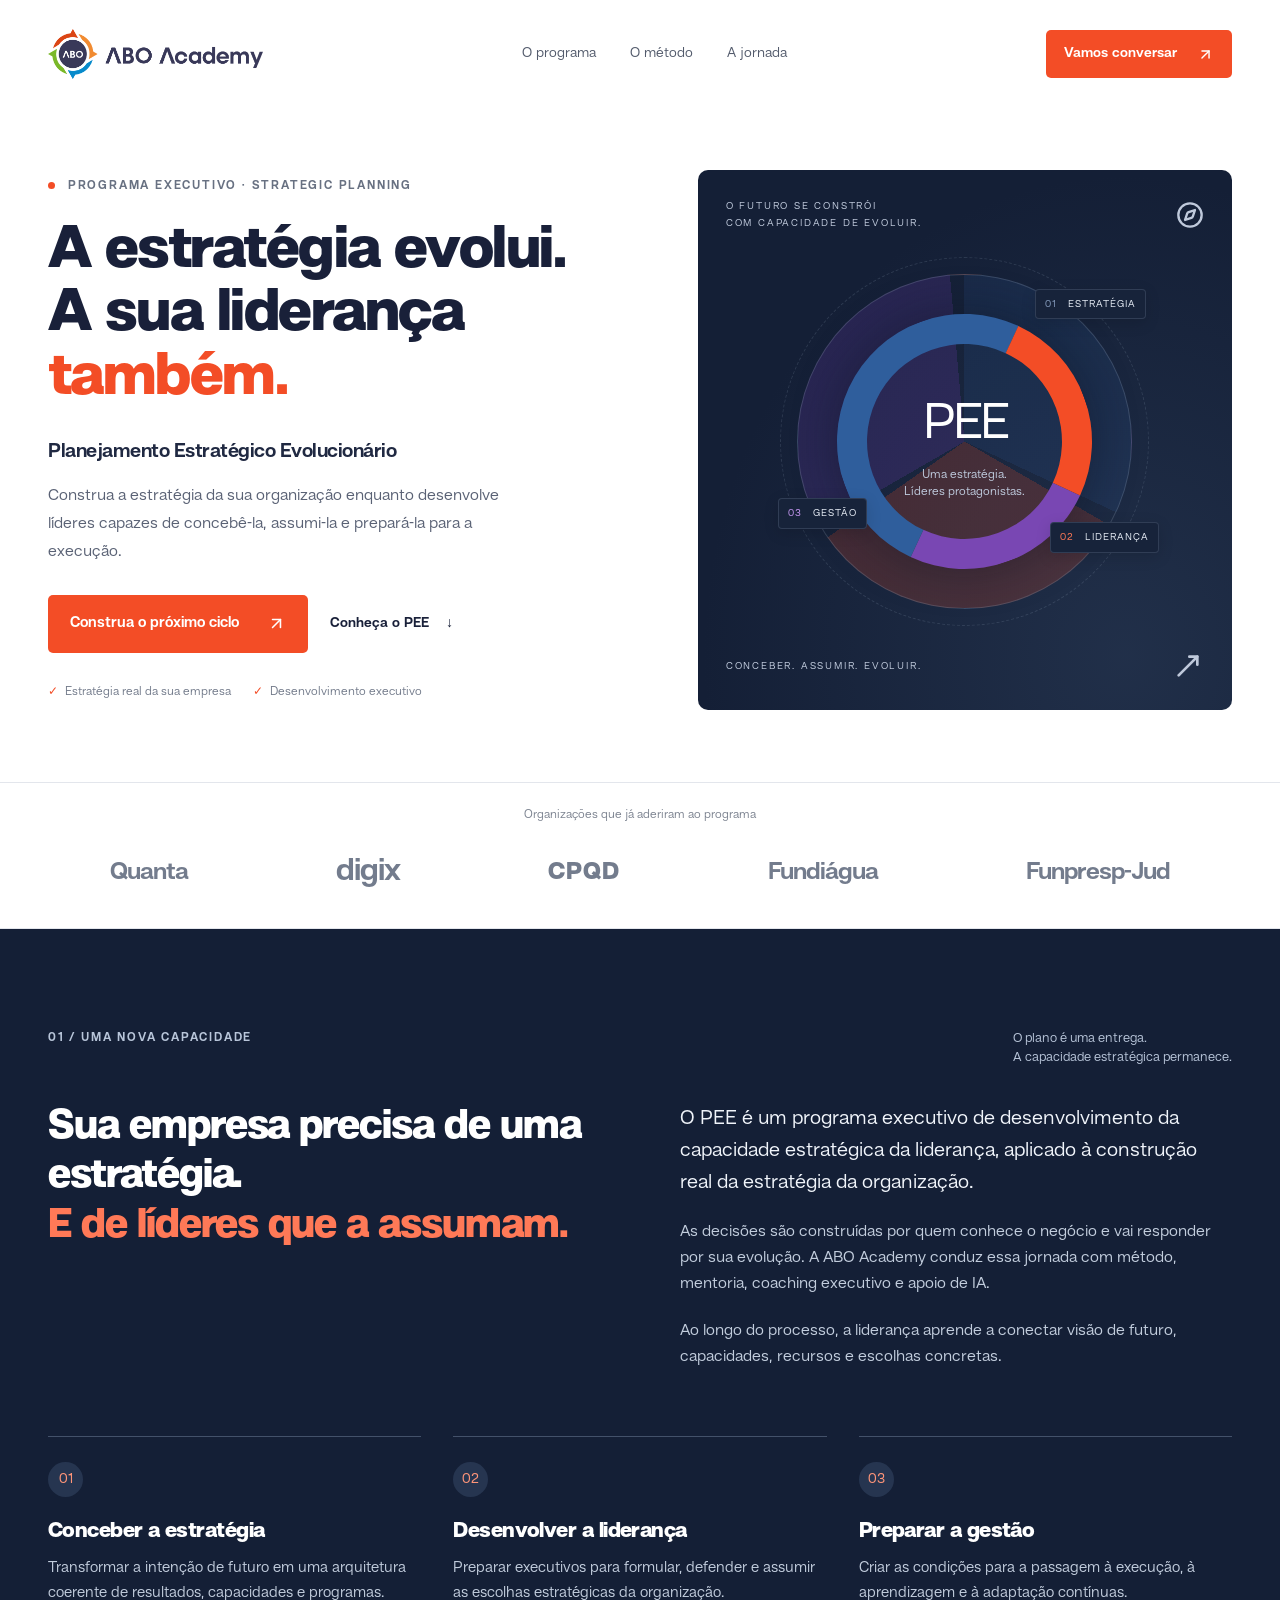
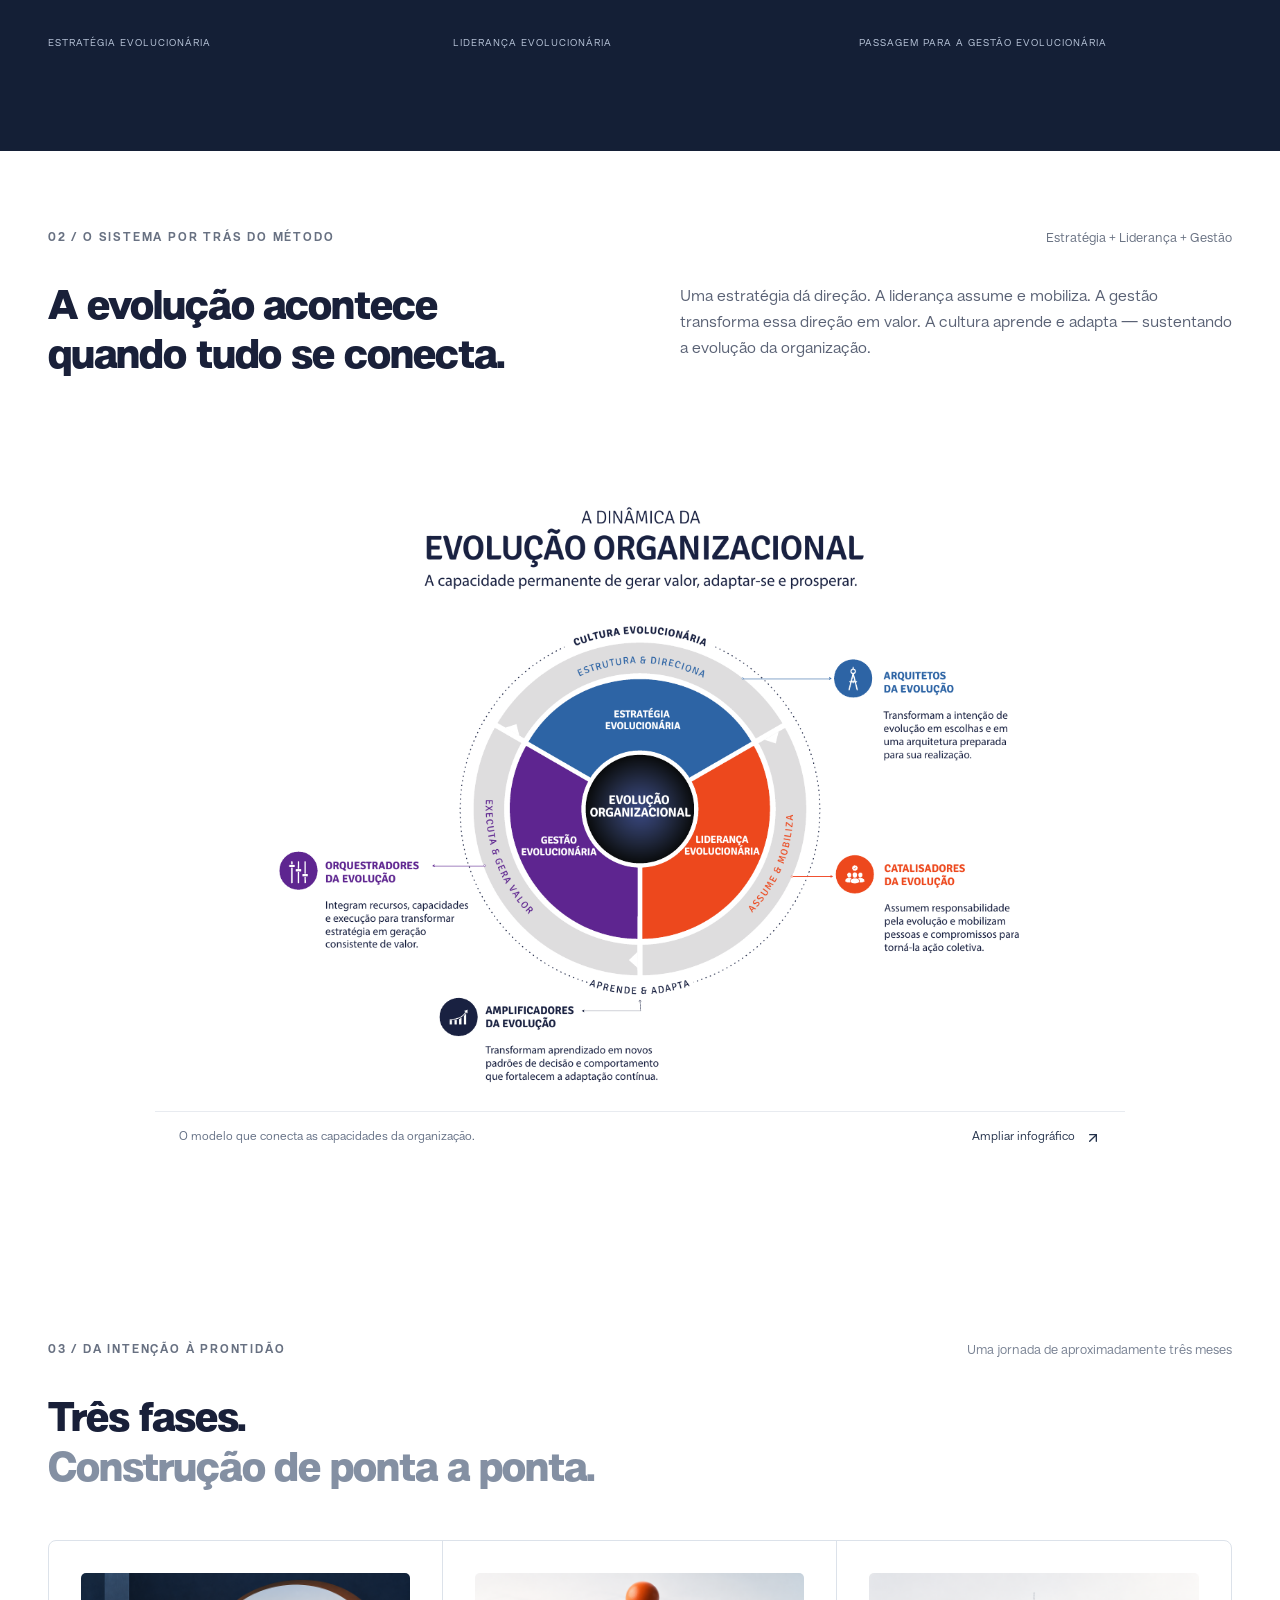
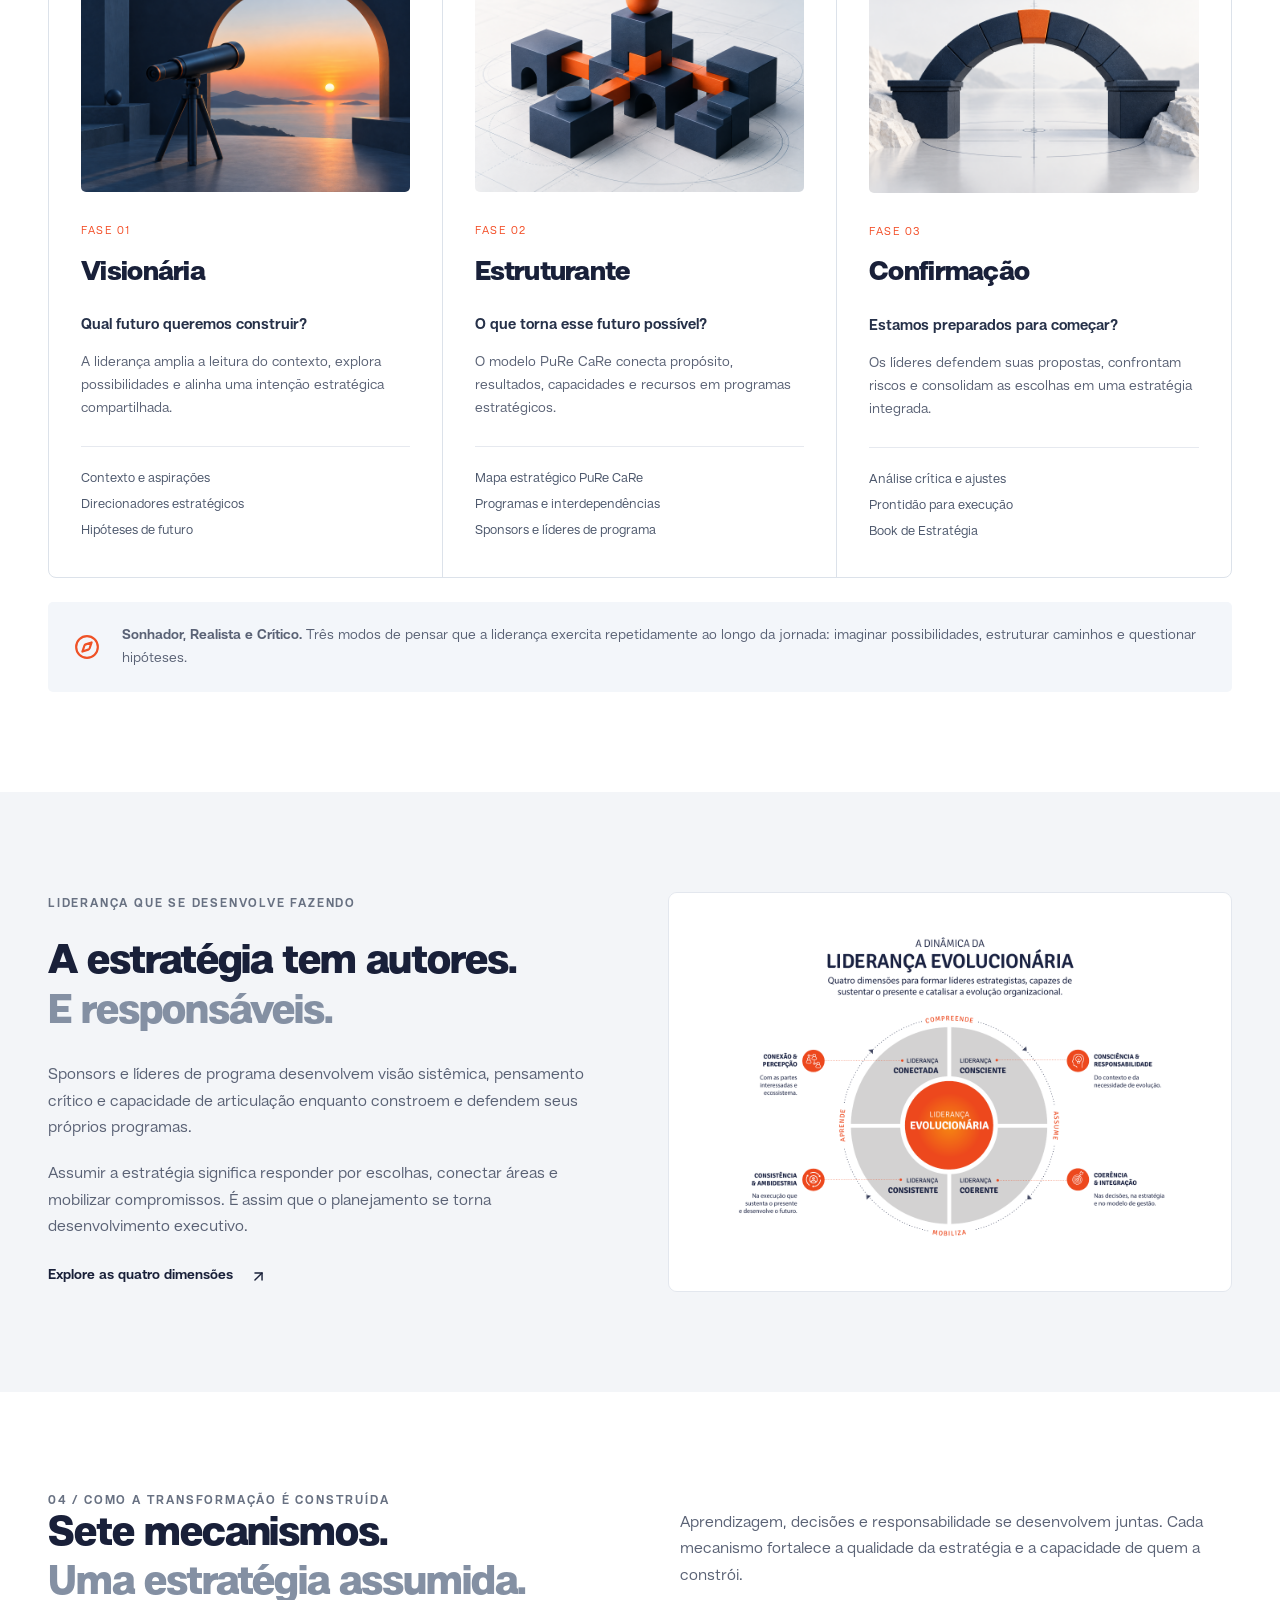
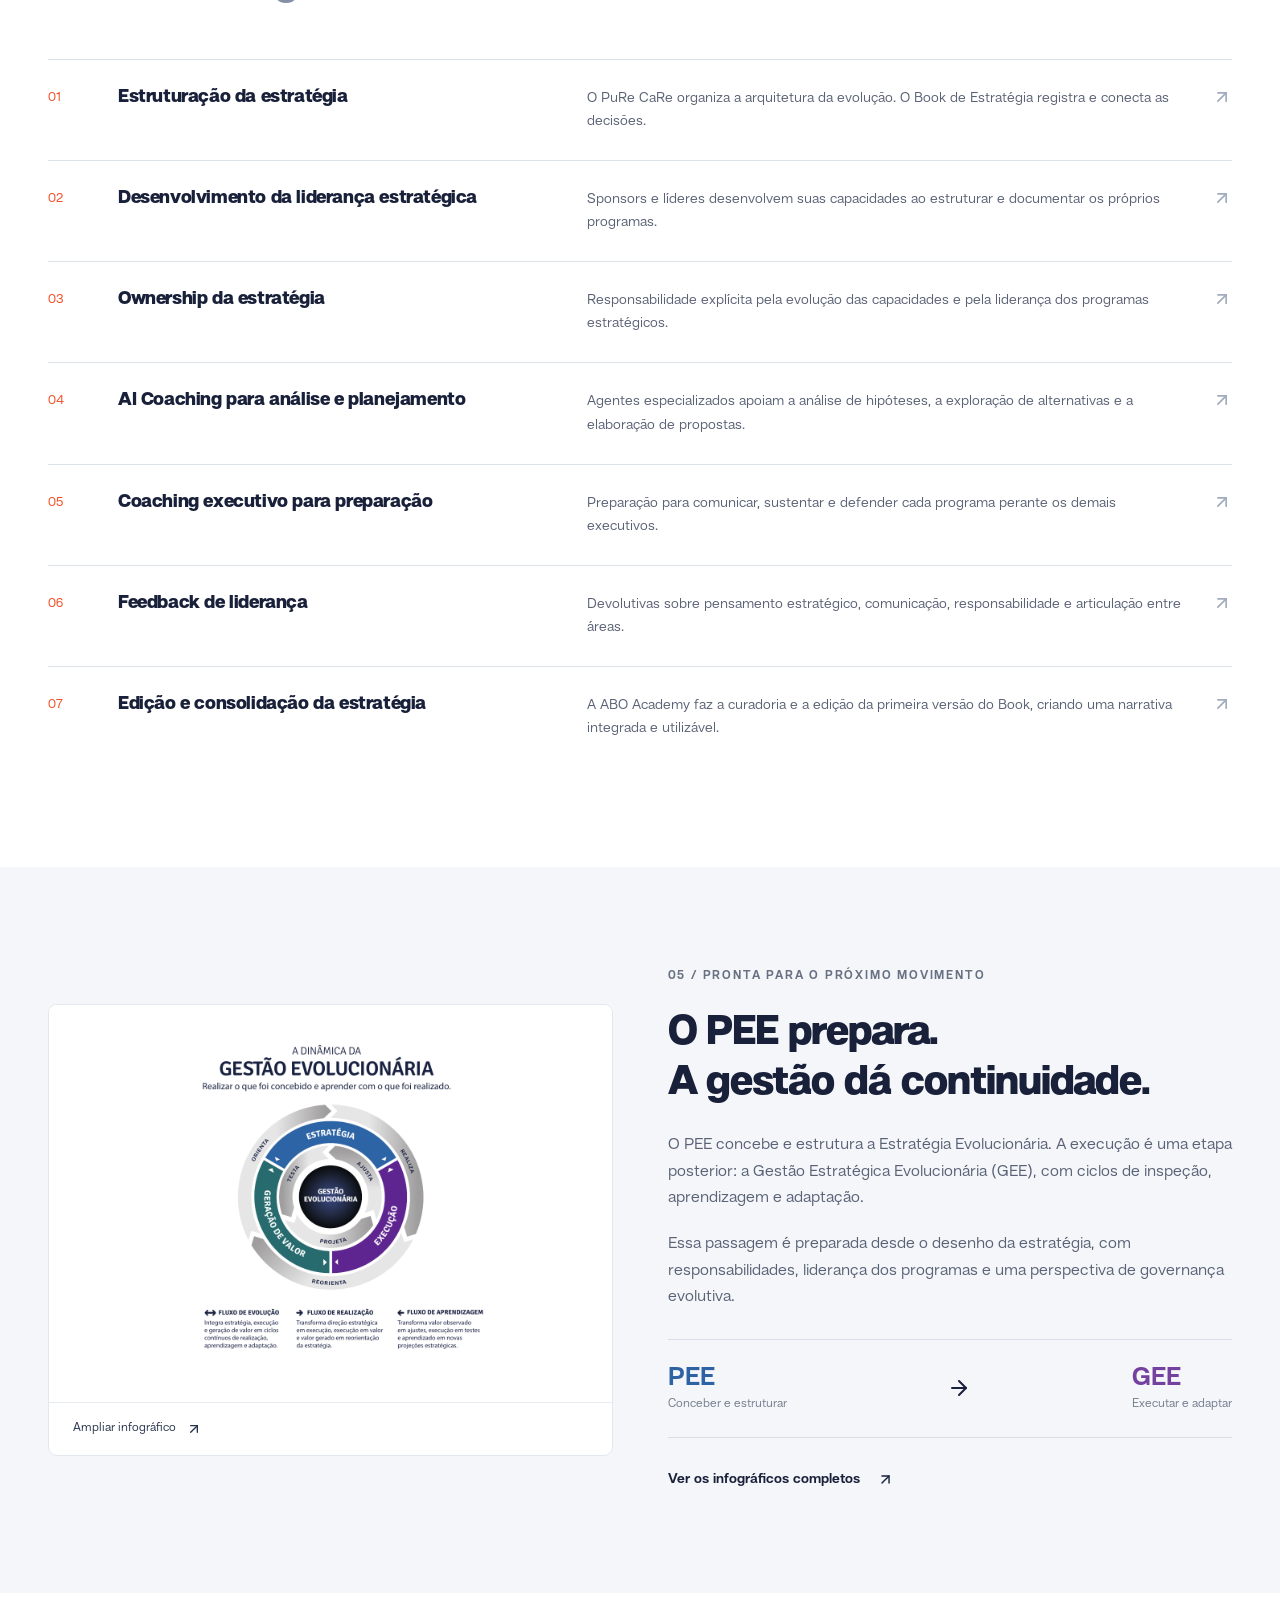
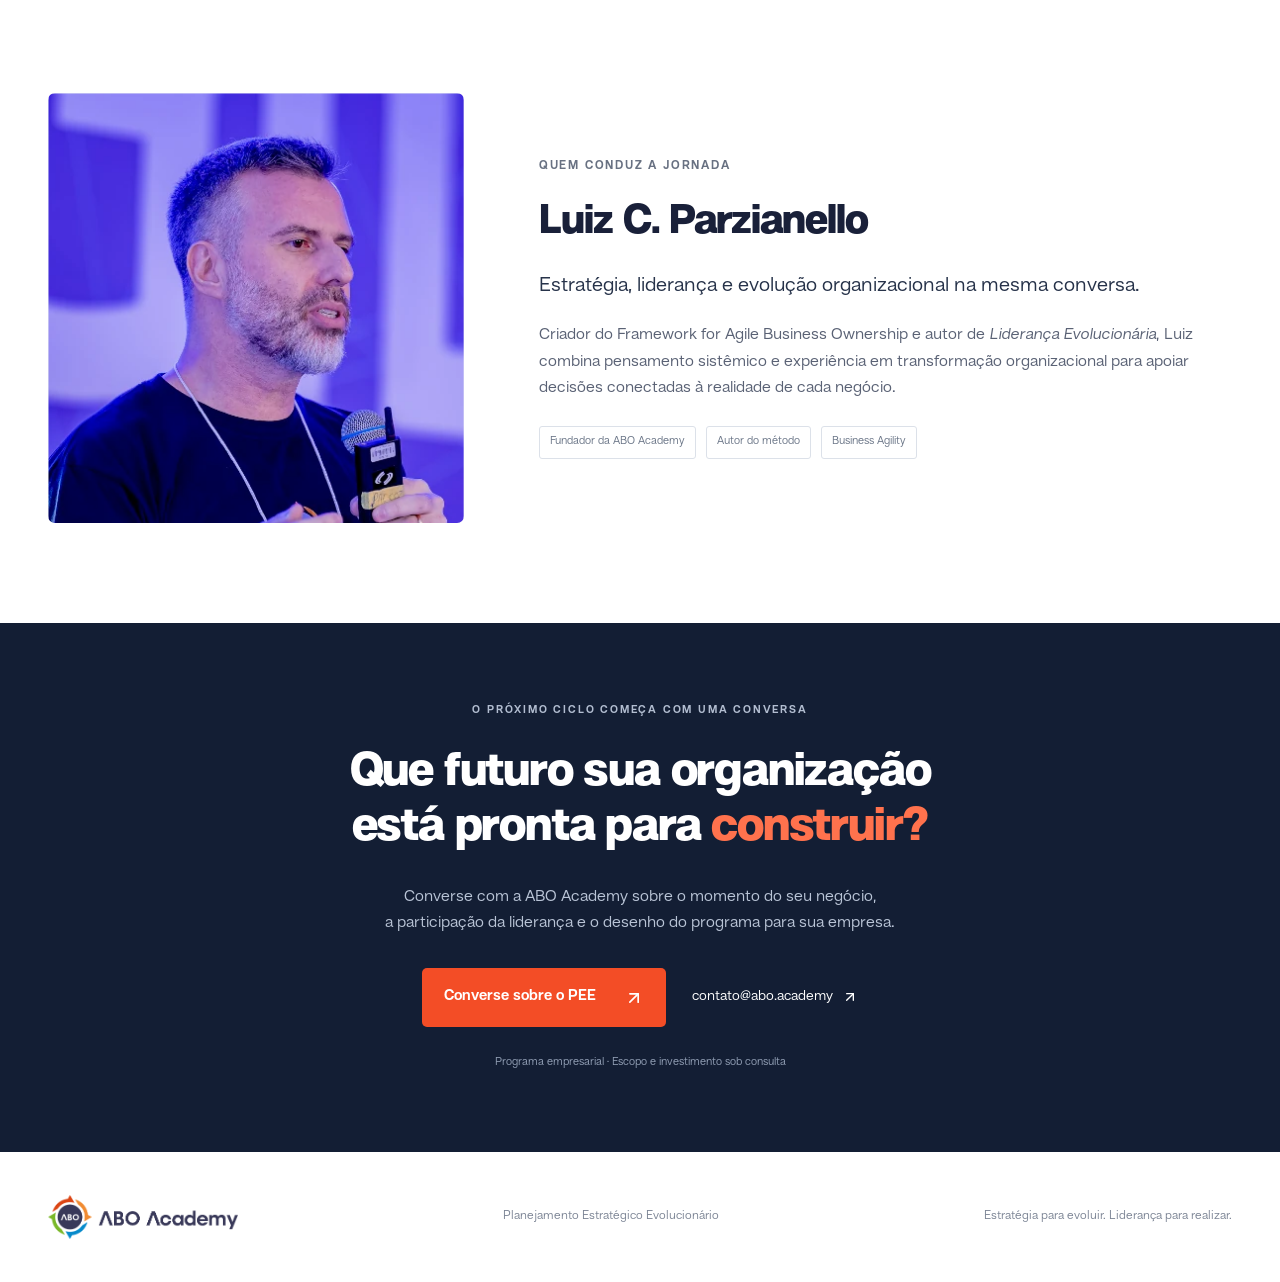
==== index.html @ 42585fcb "Prepare static landing page for GitHub Pages" ====
<!doctype html><html lang="pt-BR"><head><meta charset="utf-8"><meta name="viewport" content="width=device-width, initial-scale=1"><title>PEE | Planejamento Estratégico Evolucionário — ABO Academy</title><meta name="description" content="Construa a estratégia da sua organização enquanto desenvolve líderes capazes de concebê-la, assumi-la e prepará-la para a execução."><link rel="stylesheet" href="./styles.css"></head><body><link rel="preload" as="image" href="./public/logo-abo.png"/><main><header class="header"><a class="brand" href="#inicio" aria-label="ABO Academy início"><img src="./public/logo-abo.png" alt="ABO Academy" width="1698" height="391"/></a><nav aria-label="Principal"><a href="#programa">O programa</a><a href="#metodo">O método</a><a href="#jornada">A jornada</a></nav><a class="button small" href="#conversa">Vamos conversar <svg xmlns="http://www.w3.org/2000/svg" width="17" height="17" viewBox="0 0 24 24" fill="none" stroke="currentColor" stroke-width="2" stroke-linecap="round" stroke-linejoin="round" class="lucide lucide-arrow-up-right" aria-hidden="true"><path d="M7 7h10v10"></path><path d="M7 17 17 7"></path></svg></a></header><section class="hero wrap" id="inicio"><div class="hero-copy"><div class="eyebrow"><span></span> PROGRAMA EXECUTIVO · STRATEGIC PLANNING</div><h1>A estratégia evolui.<br/>A sua liderança<br/><em>também.</em></h1><p class="intro">Planejamento Estratégico Evolucionário</p><p class="hero-description">Construa a estratégia da sua organização enquanto desenvolve líderes capazes de concebê-la, assumi-la e prepará-la para a execução.</p><a class="button" href="#conversa">Construa o próximo ciclo <svg xmlns="http://www.w3.org/2000/svg" width="19" height="19" viewBox="0 0 24 24" fill="none" stroke="currentColor" stroke-width="2" stroke-linecap="round" stroke-linejoin="round" class="lucide lucide-arrow-up-right" aria-hidden="true"><path d="M7 7h10v10"></path><path d="M7 17 17 7"></path></svg></a><a class="text-link" href="#programa">Conheça o PEE <span>↓</span></a><div class="hero-meta"><span>Estratégia real da sua empresa</span><span>Desenvolvimento executivo</span></div></div><div class="hero-visual"><div class="visual-top"><span>O FUTURO SE CONSTRÓI<br/>COM CAPACIDADE DE EVOLUIR.</span><svg xmlns="http://www.w3.org/2000/svg" width="28" height="28" viewBox="0 0 24 24" fill="none" stroke="currentColor" stroke-width="2" stroke-linecap="round" stroke-linejoin="round" class="lucide lucide-compass" aria-hidden="true"><circle cx="12" cy="12" r="10"></circle><path d="m16.24 7.76-1.804 5.411a2 2 0 0 1-1.265 1.265L7.76 16.24l1.804-5.411a2 2 0 0 1 1.265-1.265z"></path></svg></div><div class="orbit"><div class="orbit-middle"><div class="orbit-core"><span>PEE</span><p>Uma estratégia.<br/>Líderes protagonistas.</p></div></div><div class="orbit-label label-one">01 <b>ESTRATÉGIA</b></div><div class="orbit-label label-two">02 <b>LIDERANÇA</b></div><div class="orbit-label label-three">03 <b>GESTÃO</b></div></div><div class="visual-bottom"><span>CONCEBER. ASSUMIR. EVOLUIR.</span><svg xmlns="http://www.w3.org/2000/svg" width="32" height="32" viewBox="0 0 24 24" fill="none" stroke="currentColor" stroke-width="2" stroke-linecap="round" stroke-linejoin="round" class="lucide lucide-move-up-right" aria-hidden="true"><path d="M13 5H19V11"></path><path d="M19 5L5 19"></path></svg></div></div></section><div class="proof wrap"><span>Organizações que já aderiram ao programa</span><div><b>Quanta</b><b>digix</b><b>CPQD</b><b>Fundiágua</b><b>Funpresp-Jud</b></div></div><section class="section program-section" id="programa"><div class="wrap"><div class="section-top"><p class="eyebrow">01 / UMA NOVA CAPACIDADE</p><p>O plano é uma entrega.<br/>A capacidade estratégica permanece.</p></div><div class="split"><h2>Sua empresa precisa de uma estratégia.<br/><em>E de líderes que a assumam.</em></h2><div><p class="large">O PEE é um programa executivo de desenvolvimento da capacidade estratégica da liderança, aplicado à construção real da estratégia da organização.</p><p>As decisões são construídas por quem conhece o negócio e vai responder por sua evolução. A ABO Academy conduz essa jornada com método, mentoria, coaching executivo e apoio de IA.</p><p>Ao longo do processo, a liderança aprende a conectar visão de futuro, capacidades, recursos e escolhas concretas.</p></div></div><div class="acts"><article><span class="number blue">01</span><h3>Conceber a estratégia</h3><p>Transformar a intenção de futuro em uma arquitetura coerente de resultados, capacidades e programas.</p><small>ESTRATÉGIA EVOLUCIONÁRIA</small></article><article><span class="number orange">02</span><h3>Desenvolver a liderança</h3><p>Preparar executivos para formular, defender e assumir as escolhas estratégicas da organização.</p><small>LIDERANÇA EVOLUCIONÁRIA</small></article><article><span class="number purple">03</span><h3>Preparar a gestão</h3><p>Criar as condições para a passagem à execução, à aprendizagem e à adaptação contínuas.</p><small>PASSAGEM PARA A GESTÃO EVOLUCIONÁRIA</small></article></div></div></section><section class="system-section" id="metodo"><div class="wrap"><div class="section-top"><p class="eyebrow">02 / O SISTEMA POR TRÁS DO MÉTODO</p><span>Estratégia + Liderança + Gestão</span></div><div class="split system-intro"><h2>A evolução acontece<br/>quando tudo se conecta.</h2><p>Uma estratégia dá direção. A liderança assume e mobiliza. A gestão transforma essa direção em valor. A cultura aprende e adapta — sustentando a evolução da organização.</p></div><figure class="diagram"><img width="1400" height="990" src="./public/evolucao.png" alt="Dinâmica da evolução organizacional: estratégia estrutura e direciona, liderança assume e mobiliza, gestão executa e gera valor, e cultura aprende e adapta." loading="lazy"/><figcaption><span>O modelo que conecta as capacidades da organização.</span><a href="./public/evolucao.png" target="_blank" rel="noreferrer">Ampliar infográfico <svg xmlns="http://www.w3.org/2000/svg" width="16" height="16" viewBox="0 0 24 24" fill="none" stroke="currentColor" stroke-width="2" stroke-linecap="round" stroke-linejoin="round" class="lucide lucide-arrow-up-right" aria-hidden="true"><path d="M7 7h10v10"></path><path d="M7 17 17 7"></path></svg></a></figcaption></figure></div></section><section class="section wrap" id="jornada"><div class="section-top"><p class="eyebrow">03 / DA INTENÇÃO À PRONTIDÃO</p><span>Uma jornada de aproximadamente três meses</span></div><h2>Três fases.<br/><em>Construção de ponta a ponta.</em></h2><div class="journey"><article><img class="phase-image" src="./public/visionaria.png" alt="Luneta voltada para um horizonte laranja, representando a visão de futuro." width="1536" height="1024" loading="lazy"/><span>FASE 01</span><h3>Visionária</h3><p class="question">Qual futuro queremos construir?</p><p>A liderança amplia a leitura do contexto, explora possibilidades e alinha uma intenção estratégica compartilhada.</p><div>Contexto e aspirações<br/>Direcionadores estratégicos<br/>Hipóteses de futuro</div></article><article><img class="phase-image" src="./public/estruturante.png" alt="Blocos arquitetônicos conectados, representando a estruturação de capacidades e programas." width="1536" height="1024" loading="lazy"/><span>FASE 02</span><h3>Estruturante</h3><p class="question">O que torna esse futuro possível?</p><p>O modelo PuRe CaRe conecta propósito, resultados, capacidades e recursos em programas estratégicos.</p><div>Mapa estratégico PuRe CaRe<br/>Programas e interdependências<br/>Sponsors e líderes de programa</div></article><article><img class="phase-image" src="./public/confirmacao.png" alt="Ponte estruturada com peça de conexão laranja, representando coerência e prontidão para avançar." width="1536" height="1024" loading="lazy"/><span>FASE 03</span><h3>Confirmação</h3><p class="question">Estamos preparados para começar?</p><p>Os líderes defendem suas propostas, confrontam riscos e consolidam as escolhas em uma estratégia integrada.</p><div>Análise crítica e ajustes<br/>Prontidão para execução<br/>Book de Estratégia</div></article></div><div class="note"><svg xmlns="http://www.w3.org/2000/svg" width="26" height="26" viewBox="0 0 24 24" fill="none" stroke="currentColor" stroke-width="2" stroke-linecap="round" stroke-linejoin="round" class="lucide lucide-compass" aria-hidden="true"><circle cx="12" cy="12" r="10"></circle><path d="m16.24 7.76-1.804 5.411a2 2 0 0 1-1.265 1.265L7.76 16.24l1.804-5.411a2 2 0 0 1 1.265-1.265z"></path></svg><p><b>Sonhador, Realista e Crítico.</b> Três modos de pensar que a liderança exercita repetidamente ao longo da jornada: imaginar possibilidades, estruturar caminhos e questionar hipóteses.</p></div></section><section class="leadership section"><div class="wrap split"><div><p class="eyebrow">LIDERANÇA QUE SE DESENVOLVE FAZENDO</p><h2>A estratégia tem autores.<br/><em>E responsáveis.</em></h2><p>Sponsors e líderes de programa desenvolvem visão sistêmica, pensamento crítico e capacidade de articulação enquanto constroem e defendem seus próprios programas.</p><p>Assumir a estratégia significa responder por escolhas, conectar áreas e mobilizar compromissos. É assim que o planejamento se torna desenvolvimento executivo.</p><a class="text-link" href="./public/lideranca.png" target="_blank" rel="noreferrer">Explore as quatro dimensões <svg xmlns="http://www.w3.org/2000/svg" width="17" height="17" viewBox="0 0 24 24" fill="none" stroke="currentColor" stroke-width="2" stroke-linecap="round" stroke-linejoin="round" class="lucide lucide-arrow-up-right" aria-hidden="true"><path d="M7 7h10v10"></path><path d="M7 17 17 7"></path></svg></a></div><figure class="diagram compact"><img width="1400" height="990" src="./public/lideranca.png" alt="Liderança evolucionária em quatro dimensões: conectada, consciente, coerente e consistente." loading="lazy"/></figure></div></section><section class="section wrap"><p class="eyebrow">04 / COMO A TRANSFORMAÇÃO É CONSTRUÍDA</p><div class="split"><h2>Sete mecanismos.<br/><em>Uma estratégia assumida.</em></h2><p>Aprendizagem, decisões e responsabilidade se desenvolvem juntas. Cada mecanismo fortalece a qualidade da estratégia e a capacidade de quem a constrói.</p></div><div class="mechanisms"><article><span>01</span><h3>Estruturação da estratégia</h3><p>O PuRe CaRe organiza a arquitetura da evolução. O Book de Estratégia registra e conecta as decisões.</p><svg xmlns="http://www.w3.org/2000/svg" width="20" height="20" viewBox="0 0 24 24" fill="none" stroke="currentColor" stroke-width="2" stroke-linecap="round" stroke-linejoin="round" class="lucide lucide-arrow-up-right" aria-hidden="true"><path d="M7 7h10v10"></path><path d="M7 17 17 7"></path></svg></article><article><span>02</span><h3>Desenvolvimento da liderança estratégica</h3><p>Sponsors e líderes desenvolvem suas capacidades ao estruturar e documentar os próprios programas.</p><svg xmlns="http://www.w3.org/2000/svg" width="20" height="20" viewBox="0 0 24 24" fill="none" stroke="currentColor" stroke-width="2" stroke-linecap="round" stroke-linejoin="round" class="lucide lucide-arrow-up-right" aria-hidden="true"><path d="M7 7h10v10"></path><path d="M7 17 17 7"></path></svg></article><article><span>03</span><h3>Ownership da estratégia</h3><p>Responsabilidade explícita pela evolução das capacidades e pela liderança dos programas estratégicos.</p><svg xmlns="http://www.w3.org/2000/svg" width="20" height="20" viewBox="0 0 24 24" fill="none" stroke="currentColor" stroke-width="2" stroke-linecap="round" stroke-linejoin="round" class="lucide lucide-arrow-up-right" aria-hidden="true"><path d="M7 7h10v10"></path><path d="M7 17 17 7"></path></svg></article><article><span>04</span><h3>AI Coaching para análise e planejamento</h3><p>Agentes especializados apoiam a análise de hipóteses, a exploração de alternativas e a elaboração de propostas.</p><svg xmlns="http://www.w3.org/2000/svg" width="20" height="20" viewBox="0 0 24 24" fill="none" stroke="currentColor" stroke-width="2" stroke-linecap="round" stroke-linejoin="round" class="lucide lucide-arrow-up-right" aria-hidden="true"><path d="M7 7h10v10"></path><path d="M7 17 17 7"></path></svg></article><article><span>05</span><h3>Coaching executivo para preparação</h3><p>Preparação para comunicar, sustentar e defender cada programa perante os demais executivos.</p><svg xmlns="http://www.w3.org/2000/svg" width="20" height="20" viewBox="0 0 24 24" fill="none" stroke="currentColor" stroke-width="2" stroke-linecap="round" stroke-linejoin="round" class="lucide lucide-arrow-up-right" aria-hidden="true"><path d="M7 7h10v10"></path><path d="M7 17 17 7"></path></svg></article><article><span>06</span><h3>Feedback de liderança</h3><p>Devolutivas sobre pensamento estratégico, comunicação, responsabilidade e articulação entre áreas.</p><svg xmlns="http://www.w3.org/2000/svg" width="20" height="20" viewBox="0 0 24 24" fill="none" stroke="currentColor" stroke-width="2" stroke-linecap="round" stroke-linejoin="round" class="lucide lucide-arrow-up-right" aria-hidden="true"><path d="M7 7h10v10"></path><path d="M7 17 17 7"></path></svg></article><article><span>07</span><h3>Edição e consolidação da estratégia</h3><p>A ABO Academy faz a curadoria e a edição da primeira versão do Book, criando uma narrativa integrada e utilizável.</p><svg xmlns="http://www.w3.org/2000/svg" width="20" height="20" viewBox="0 0 24 24" fill="none" stroke="currentColor" stroke-width="2" stroke-linecap="round" stroke-linejoin="round" class="lucide lucide-arrow-up-right" aria-hidden="true"><path d="M7 7h10v10"></path><path d="M7 17 17 7"></path></svg></article></div></section><section class="transition section"><div class="wrap split"><figure class="diagram compact"><img width="1400" height="990" src="./public/gestao.png" alt="Gestão evolucionária integra estratégia, execução e geração de valor em fluxos de realização e aprendizagem." loading="lazy"/><figcaption><a href="./public/gestao.png" target="_blank" rel="noreferrer">Ampliar infográfico <svg xmlns="http://www.w3.org/2000/svg" width="16" height="16" viewBox="0 0 24 24" fill="none" stroke="currentColor" stroke-width="2" stroke-linecap="round" stroke-linejoin="round" class="lucide lucide-arrow-up-right" aria-hidden="true"><path d="M7 7h10v10"></path><path d="M7 17 17 7"></path></svg></a></figcaption></figure><div><p class="eyebrow">05 / PRONTA PARA O PRÓXIMO MOVIMENTO</p><h2>O PEE prepara.<br/>A gestão dá continuidade.</h2><p>O PEE concebe e estrutura a Estratégia Evolucionária. A execução é uma etapa posterior: a Gestão Estratégica Evolucionária (GEE), com ciclos de inspeção, aprendizagem e adaptação.</p><p>Essa passagem é preparada desde o desenho da estratégia, com responsabilidades, liderança dos programas e uma perspectiva de governança evolutiva.</p><div class="handoff"><span><b>PEE</b>Conceber e estruturar</span><svg xmlns="http://www.w3.org/2000/svg" width="24" height="24" viewBox="0 0 24 24" fill="none" stroke="currentColor" stroke-width="2" stroke-linecap="round" stroke-linejoin="round" class="lucide lucide-arrow-right" aria-hidden="true"><path d="M5 12h14"></path><path d="m12 5 7 7-7 7"></path></svg><span><b>GEE</b>Executar e adaptar</span></div><a class="text-link" href="./public/infograficos-pee.pdf" target="_blank" rel="noreferrer">Ver os infográficos completos <svg xmlns="http://www.w3.org/2000/svg" width="17" height="17" viewBox="0 0 24 24" fill="none" stroke="currentColor" stroke-width="2" stroke-linecap="round" stroke-linejoin="round" class="lucide lucide-arrow-up-right" aria-hidden="true"><path d="M7 7h10v10"></path><path d="M7 17 17 7"></path></svg></a></div></div></section><section class="author section wrap"><div class="portrait"><img width="420" height="750" src="./public/luiz.webp" alt="Luiz C. Parzianello, autor do método e fundador da ABO Academy" loading="lazy"/></div><div><p class="eyebrow">QUEM CONDUZ A JORNADA</p><h2>Luiz C. Parzianello</h2><p class="large">Estratégia, liderança e evolução organizacional na mesma conversa.</p><p>Criador do Framework for Agile Business Ownership e autor de <i>Liderança Evolucionária</i>, Luiz combina pensamento sistêmico e experiência em transformação organizacional para apoiar decisões conectadas à realidade de cada negócio.</p><div class="credentials"><span>Fundador da ABO Academy</span><span>Autor do método</span><span>Business Agility</span></div></div></section><section class="contact" id="conversa"><div class="wrap"><p class="eyebrow">O PRÓXIMO CICLO COMEÇA COM UMA CONVERSA</p><h2>Que futuro sua organização<br/>está pronta para <em>construir?</em></h2><p>Converse com a ABO Academy sobre o momento do seu negócio,<br class="desktop"/> a participação da liderança e o desenho do programa para sua empresa.</p><a class="button" href="https://wa.me/555133320963?text=Ol%C3%A1!%20Quero%20conversar%20sobre%20o%20PEE%20para%20minha%20organiza%C3%A7%C3%A3o." target="_blank" rel="noreferrer">Converse sobre o PEE <svg xmlns="http://www.w3.org/2000/svg" width="20" height="20" viewBox="0 0 24 24" fill="none" stroke="currentColor" stroke-width="2" stroke-linecap="round" stroke-linejoin="round" class="lucide lucide-arrow-up-right" aria-hidden="true"><path d="M7 7h10v10"></path><path d="M7 17 17 7"></path></svg></a><a class="contact-email" href="mailto:contato@abo.academy?subject=Planejamento%20Estrat%C3%A9gico%20Evolucion%C3%A1rio">contato@abo.academy <svg xmlns="http://www.w3.org/2000/svg" width="16" height="16" viewBox="0 0 24 24" fill="none" stroke="currentColor" stroke-width="2" stroke-linecap="round" stroke-linejoin="round" class="lucide lucide-arrow-up-right" aria-hidden="true"><path d="M7 7h10v10"></path><path d="M7 17 17 7"></path></svg></a><span class="contact-note">Programa empresarial · Escopo e investimento sob consulta</span></div></section><footer class="wrap"><a class="brand" href="#inicio"><img src="./public/logo-abo.png" alt="ABO Academy" width="1698" height="391"/></a><p>Planejamento Estratégico Evolucionário</p><span>Estratégia para evoluir. Liderança para realizar.</span></footer></main></body></html>
---- styles.css ----
:root{--background:#fff;--foreground:#192039;--primary:#fa4b20;--border:#dfe3ea;--ring:#fa4b20;--muted:#f3f5f8;--muted-foreground:#586174;--radius:.6rem}.dark{--background:#121b30;--foreground:#fff;--primary:#ff7957;--border:#34405a;--ring:#ff7957}
*{box-sizing:border-box}html{scroll-behavior:smooth;scroll-padding-top:100px}body{margin:0;font-family:Hando,Arial,Helvetica,sans-serif;color:var(--foreground);font-size:16px;line-height:1.65}a{color:inherit;text-decoration:none}button,a{-webkit-tap-highlight-color:transparent}a:focus-visible{outline:3px solid #ec683c;outline-offset:6px}::selection{background:#facabb}h1,h2,h3,p{margin:0}h1,h2,h3{line-height:1.12;letter-spacing:-.045em}p{color:#5a6275}img{max-width:100%;display:block}svg{flex-shrink:0}.wrap{max-width:1280px;margin:auto;padding-left:48px;padding-right:48px}.header{max-width:1376px;margin:auto;height:108px;display:flex;align-items:center;justify-content:space-between;padding:0 48px}.brand{display:flex;position:relative;align-items:center;gap:12px;font-size:48px;font-weight:800;letter-spacing:-5px;line-height:1}.brand span{font-size:11px;letter-spacing:2px;writing-mode:vertical-rl;line-height:1.1}.brand i{font-size:12px;letter-spacing:0;position:absolute;top:0;right:-12px;font-style:normal}.header nav{display:flex;gap:34px;font-size:14px;color:#535b6c}.header nav a:hover,.text-link:hover{color:#eb491f}.button{background:#f34d26;color:white;display:inline-flex;align-items:center;justify-content:center;gap:28px;padding:17px 22px;border-radius:5px;font-weight:600;font-size:15px;transition:background .2s,transform .2s}.button:hover{background:#d73c17;transform:translateY(-2px)}.button.small{padding:12px 18px;font-size:14px;gap:20px}.hero{display:grid;grid-template-columns:1.13fr 1fr;gap:46px;padding-top:62px;padding-bottom:72px;align-items:center}.eyebrow{font-size:12px;font-weight:700;letter-spacing:1.8px;color:#687182;line-height:1.5}.eyebrow>span{display:inline-block;height:7px;width:7px;border-radius:50%;background:#f34d26;margin-right:8px}.hero h1{font-size:clamp(48px,5.25vw,72px);margin:25px 0;letter-spacing:-4px;line-height:1.035;font-weight:500}em{font-style:normal;color:#f34d26}.intro{font-size:20px;font-weight:600;color:#202942;letter-spacing:-.5px}.hero-description{max-width:460px;margin-top:13px;margin-bottom:29px;line-height:1.75}.text-link{display:inline-flex;align-items:center;gap:17px;font-size:14px;font-weight:600}.hero .text-link{margin-left:22px}.hero-meta{display:flex;gap:22px;font-size:12px;color:#737b8b;margin-top:30px}.hero-meta span:before{content:'✓';color:#f34d26;margin-right:7px}.hero-visual{height:540px;background:#141f36;border-radius:10px;color:white;position:relative;overflow:hidden;padding:28px;display:flex;flex-direction:column;justify-content:space-between;background-image:radial-gradient(ellipse at 80% 90%,#34486666,transparent 70%)}.visual-top,.visual-bottom{display:flex;justify-content:space-between;align-items:center;font-size:10px;letter-spacing:1.8px;color:#bfc9db;line-height:1.7}.orbit{width:335px;height:335px;border:1px solid #8d9eb344;border-radius:50%;align-self:center;display:grid;place-items:center;position:relative;background:conic-gradient(from 0deg,#356bb722 0deg 115deg,transparent 115deg 120deg,#f44d2233 120deg 235deg,transparent 235deg 240deg,#793ec033 240deg 355deg,transparent 355deg)}.orbit:before{content:'';position:absolute;inset:-18px;border:1px dashed #8d9eb333;border-radius:50%}.orbit-middle{width:255px;height:255px;border:30px solid #2f5e9c;border-right-color:#f34d26;border-bottom-color:#7947b3;border-radius:50%;display:grid;place-items:center;transform:rotate(-20deg);box-shadow:0 0 45px #07101f66}.orbit-core{transform:rotate(20deg);text-align:center}.orbit-core>span{font-size:51px;letter-spacing:-3px;font-weight:500;color:#fff}.orbit-core p{font-size:12px;color:#bfcbde;line-height:1.4}.orbit-label{position:absolute;background:#17233a;padding:6px 9px;border:1px solid #63728a55;border-radius:4px;font-size:10px;letter-spacing:1px;box-shadow:0 4px 15px #0002;color:#849abb}.orbit-label b{font-weight:500;color:#e5ebf4;margin-left:7px}.label-one{top:14px;right:-15px}.label-two{right:-28px;bottom:55px;color:#ff7856}.label-three{left:-20px;bottom:79px;color:#c295ee}.proof{border-top:1px solid #e3e6ec;border-bottom:1px solid #e3e6ec;padding-top:23px;padding-bottom:29px}.proof>span{display:block;text-align:center;font-size:12px;color:#7c8390}.proof>div{display:flex;align-items:center;justify-content:space-around;gap:25px;margin-top:20px;color:#737c8d}.proof b{font-size:25px;letter-spacing:-1px}.proof b:nth-child(2){font-size:32px}.proof b:nth-child(3){font-weight:900;letter-spacing:1px}.section{padding-top:100px;padding-bottom:100px}.section-top{display:flex;justify-content:space-between;align-items:start;margin-bottom:35px;gap:25px}.section-top>p:last-child:not(.eyebrow),.section-top>span{font-size:13px;color:#778092;line-height:1.5}.split{display:grid;grid-template-columns:1fr 1fr;gap:80px;align-items:start}h2{font-size:42px;font-weight:500;line-height:1.18;letter-spacing:-1.7px}h2 em{color:#8490a3}.split p+p{margin-top:20px}.large{font-size:20px;line-height:1.6;color:#27334a}.acts{display:grid;grid-template-columns:repeat(3,1fr);gap:32px;margin-top:65px}.acts article{border-top:1px solid #d9dfeb;padding-top:25px}.number{font-size:14px;display:inline-block;border-radius:50%;width:35px;height:35px;line-height:35px;text-align:center}.blue{background:#eaf1fc;color:#2f62a3}.orange{background:#fff0e9;color:#ef5226}.purple{background:#f1ebfa;color:#74419f}h3{font-size:22px;letter-spacing:-.7px;font-weight:500}.acts h3{margin:22px 0 14px}.acts p{font-size:15px}.acts small{display:block;margin-top:28px;font-size:10px;letter-spacing:1px;color:#7d8695}.system-section{background:#141f36;padding:78px 0;color:#fff}.system-section .eyebrow,.system-section .section-top span{color:#9baac0}.system-intro{margin-bottom:42px}.system-intro p{color:#b4c0d3}.diagram{margin:0;background:white;border-radius:9px;overflow:hidden;border:1px solid #e3e7ee}.diagram>img{width:100%;height:auto}.diagram figcaption{display:flex;justify-content:space-between;gap:15px;padding:16px 24px;border-top:1px solid #e8ebf0;font-size:12px;color:#647085}.diagram figcaption a{display:inline-flex;gap:10px;align-items:center;color:#24324b}.system-section .diagram{max-width:970px;margin:auto}.journey{display:grid;grid-template-columns:repeat(3,1fr);margin-top:45px;border:1px solid #dce2ea;border-radius:8px;overflow:hidden}.journey article{padding:32px;border-right:1px solid #dce2ea}.journey article:last-child{border-right:0}.journey article>span{font-size:11px;color:#f34d26;letter-spacing:1.5px}.journey h3{font-size:28px;margin:14px 0 25px}.journey p{font-size:14px}.journey .question{color:#263149;font-weight:600;font-size:15px;margin-bottom:12px}.journey article>div{font-size:13px;line-height:2;color:#4a556a;border-top:1px solid #e6e9ef;padding-top:19px;margin-top:26px}.note{display:flex;align-items:center;gap:22px;padding:22px 26px;background:#f3f6fa;border-radius:5px;margin-top:24px}.note svg{color:#ef5226}.note p{font-size:14px}.leadership{background:#f3f5f8}.leadership .split{align-items:center;gap:55px}.leadership h2{margin:25px 0}.leadership .text-link{margin-top:24px}.mechanisms{margin-top:50px}.mechanisms article{display:grid;grid-template-columns:45px 1fr 1.35fr 20px;gap:25px;padding:27px 0;border-top:1px solid #dce2e9;align-items:start}.mechanisms article>span{color:#f34d26;font-size:13px}.mechanisms h3{font-size:19px;letter-spacing:-.4px}.mechanisms p{font-size:14px}.mechanisms svg{color:#a1acbd}.transition{background:#f4f6fa}.transition .split{align-items:center;gap:55px}.transition h2{margin:24px 0}.handoff{display:flex;justify-content:space-between;align-items:center;border-top:1px solid #d9dfe8;border-bottom:1px solid #d9dfe8;padding:22px 0;margin:28px 0}.handoff span{font-size:12px;color:#727c8b}.handoff b{display:block;font-size:26px;color:#2f62a3;line-height:1.3}.handoff span:last-child b{color:#74419f}.author{display:grid;grid-template-columns:.75fr 1.25fr;gap:75px;align-items:center}.portrait{background:#e9edf4;border-radius:7px;overflow:hidden;max-height:430px}.portrait img{width:100%;height:430px;object-fit:cover}.author h2{margin:23px 0}.author .large{margin-bottom:20px}.credentials{display:flex;flex-wrap:wrap;gap:10px;margin-top:25px}.credentials span{font-size:11px;border:1px solid #dce1e9;padding:6px 10px;border-radius:3px;color:#6a7587}.contact{background:#131e34;color:#fff;text-align:center;padding:80px 0}.contact .eyebrow{color:#b2bdd0;font-size:11px}.contact h2{font-size:48px;margin:27px 0;line-height:1.15}.contact h2 em{color:#ff724d}.contact p{color:#b9c4d6}.contact .button{margin-top:32px}.contact-email{display:inline-flex;align-items:center;gap:9px;margin-left:26px;font-size:14px}.contact-note{display:block;font-size:11px;color:#93a0b6;margin-top:27px}footer{min-height:130px;display:flex;align-items:center;justify-content:space-between;gap:30px}footer .brand{font-size:35px}footer .brand span{font-size:8px}footer p,footer>span{font-size:12px;color:#7c8595}
@media(min-width:1500px){.hero{padding-top:90px;padding-bottom:95px}}
@media(max-width:1000px){.wrap,.header{padding-left:28px;padding-right:28px}.hero{gap:30px}.hero h1{font-size:56px}.hero-visual{height:510px;padding:20px}.orbit{width:270px;height:270px}.orbit-middle{width:210px;height:210px;border-width:26px}.orbit-label{font-size:8px}.hero .text-link{display:flex;margin:18px 0 0}.hero-meta{flex-wrap:wrap;gap:5px 18px}.split{gap:40px}h2{font-size:35px}.journey article{padding:24px}.author{gap:40px}.proof b{font-size:20px}}
@media(max-width:700px){.header{height:86px;padding:0 22px}.brand{font-size:38px}.brand span{font-size:9px}.header nav{display:none}.button.small{font-size:12px;padding:10px 12px;gap:8px}.wrap{padding-left:23px;padding-right:23px}.hero{grid-template-columns:1fr;padding-top:35px;padding-bottom:40px;gap:35px}.eyebrow{font-size:10px}.hero h1{font-size:53px;letter-spacing:-3px}.intro{font-size:18px}.hero-description{font-size:15px}.hero .text-link{display:inline-flex;margin:0 0 0 14px;font-size:12px}.hero .button{font-size:13px;gap:12px;padding:15px}.hero-visual{height:440px}.orbit{width:295px;height:295px}.orbit-middle{width:225px;height:225px}.orbit-label{font-size:9px}.label-two{right:-10px}.label-three{left:-10px}.proof>div{flex-wrap:wrap;justify-content:center;gap:12px 26px}.proof b,.proof b:nth-child(2){font-size:21px}.proof>span{font-size:11px}.section{padding-top:60px;padding-bottom:60px}.section-top{display:block;margin-bottom:26px}.section-top>p:last-child:not(.eyebrow),.section-top>span{display:block;margin-top:15px}.split,.acts,.journey,.author{grid-template-columns:1fr;gap:28px}h2{font-size:34px}.large{font-size:18px}.acts{margin-top:32px;gap:25px}.acts h3{margin:15px 0 10px}.acts small{margin-top:15px}.system-section{padding:55px 0}.diagram figcaption{font-size:10px;padding:12px}.diagram figcaption span{max-width:55%}.journey{gap:0}.journey article{border-right:0;border-bottom:1px solid #dce2ea}.journey article:last-child{border-bottom:0}.note{padding:20px;align-items:start}.mechanisms article{grid-template-columns:24px 1fr;gap:12px;padding:23px 0}.mechanisms p{grid-column:2}.mechanisms svg{display:none}.mechanisms h3{font-size:19px}.transition .split>figure{order:2}.author .portrait{max-width:100%;height:360px}.portrait img{height:360px;object-position:center 30%}.contact{padding:60px 0}.contact h2{font-size:37px}.contact-email{display:flex;justify-content:center;margin:22px 0 0}.contact p{font-size:15px}.desktop{display:none}footer{flex-wrap:wrap;justify-content:center;text-align:center;padding-top:30px;padding-bottom:30px;gap:15px}footer>span{width:100%}}
@media(prefers-reduced-motion:reduce){html{scroll-behavior:auto}*{transition:none!important}}

@font-face{font-family:Hando;src:url('./public/fonts/HandoTrial-Regular.otf') format('opentype');font-weight:400;font-style:normal;font-display:swap}
@font-face{font-family:Hando;src:url('./public/fonts/HandoTrial-Bold.otf') format('opentype');font-weight:600 700;font-style:normal;font-display:swap}
@font-face{font-family:Hando;src:url('./public/fonts/HandoTrial-Black.otf') format('opentype');font-weight:900;font-style:normal;font-display:swap}
@font-face{font-family:Hando;src:url('./public/fonts/HandoTrial-Oblique.otf') format('opentype');font-weight:400;font-style:italic;font-display:swap}
h1,h2,h3,.hero h1{font-family:Hando,Arial,sans-serif;font-weight:900;letter-spacing:-.025em}
.header .brand{width:215px;flex-shrink:0;letter-spacing:normal}.brand img{width:100%;height:auto}footer .brand{width:190px;flex-shrink:0}
.hero h1{font-size:clamp(46px,4.8vw,66px)}
@media(max-width:1000px){.header nav{gap:20px}.header .brand{width:190px}.hero h1{font-size:49px}}
@media(max-width:700px){.header .brand{width:155px}.hero h1{font-size:clamp(39px,10.9vw,53px)}.header{gap:15px}.header .button.small{gap:5px;font-size:11px;padding:10px}.header .button.small svg{width:14px}}
/* Preserve the top of Luiz's portrait at every viewport size. */
.author .portrait img{object-position:center top}

/* Alternating strategy sections: dark introduction, seamless white model. */
.program-section{background:#141f36;color:#fff}
.program-section .eyebrow,.program-section .section-top>p:last-child{color:#b8c5d9}
.program-section .split p,.program-section .acts p{color:#c2cddd}
.program-section .split .large{color:#f0f4fa}
.program-section h2 em{color:#ff7957}
.program-section .acts article{border-color:#43516a}
.program-section .acts small{color:#b8c5d9}
.program-section .number{background:#263550;color:#ff9579}
.system-section{background:#fff;color:#192039}
.system-section .eyebrow,.system-section .section-top span{color:#687182}
.system-section .system-intro p{color:#5a6275}
.system-section .diagram{border:0;border-radius:0}
.system-section .diagram figcaption{border-color:#e8ebf0}
.journey .phase-image{width:100%;height:auto;aspect-ratio:3/2;object-fit:cover;border-radius:5px;margin:0 0 25px}
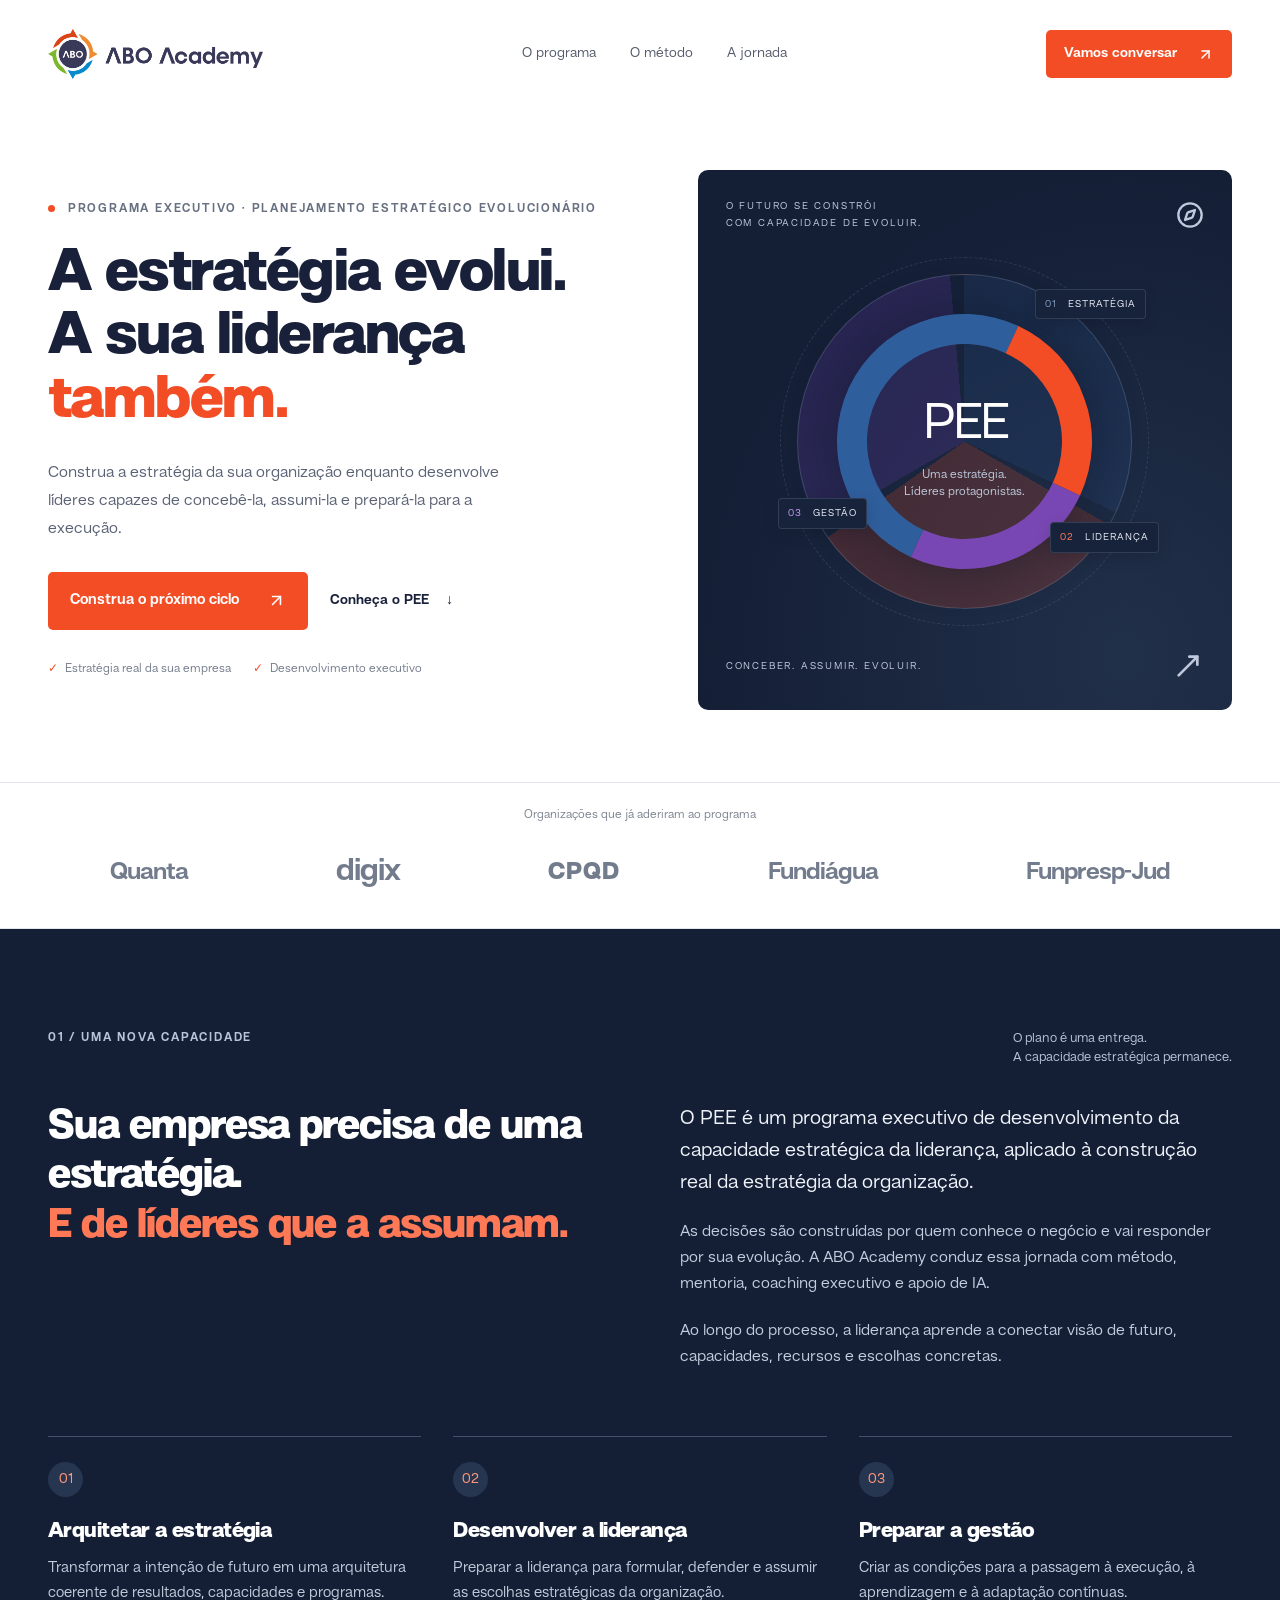
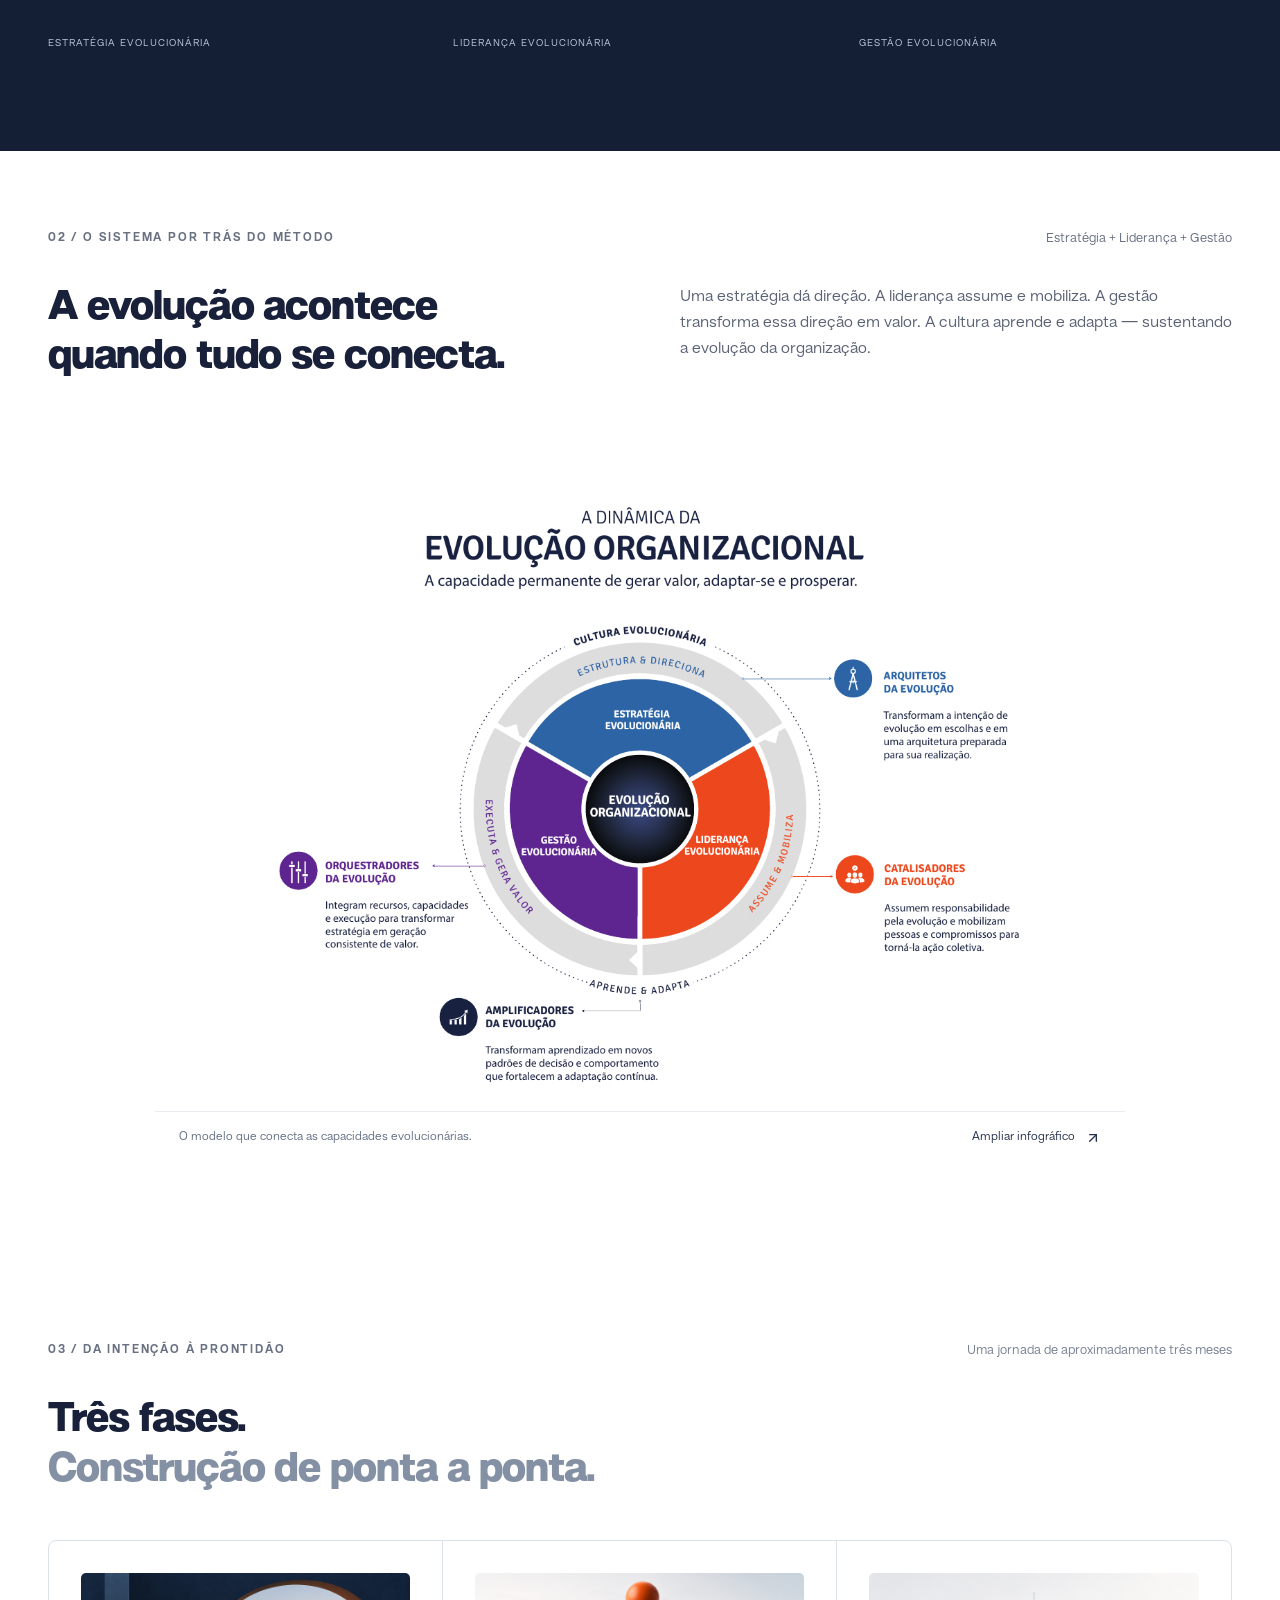
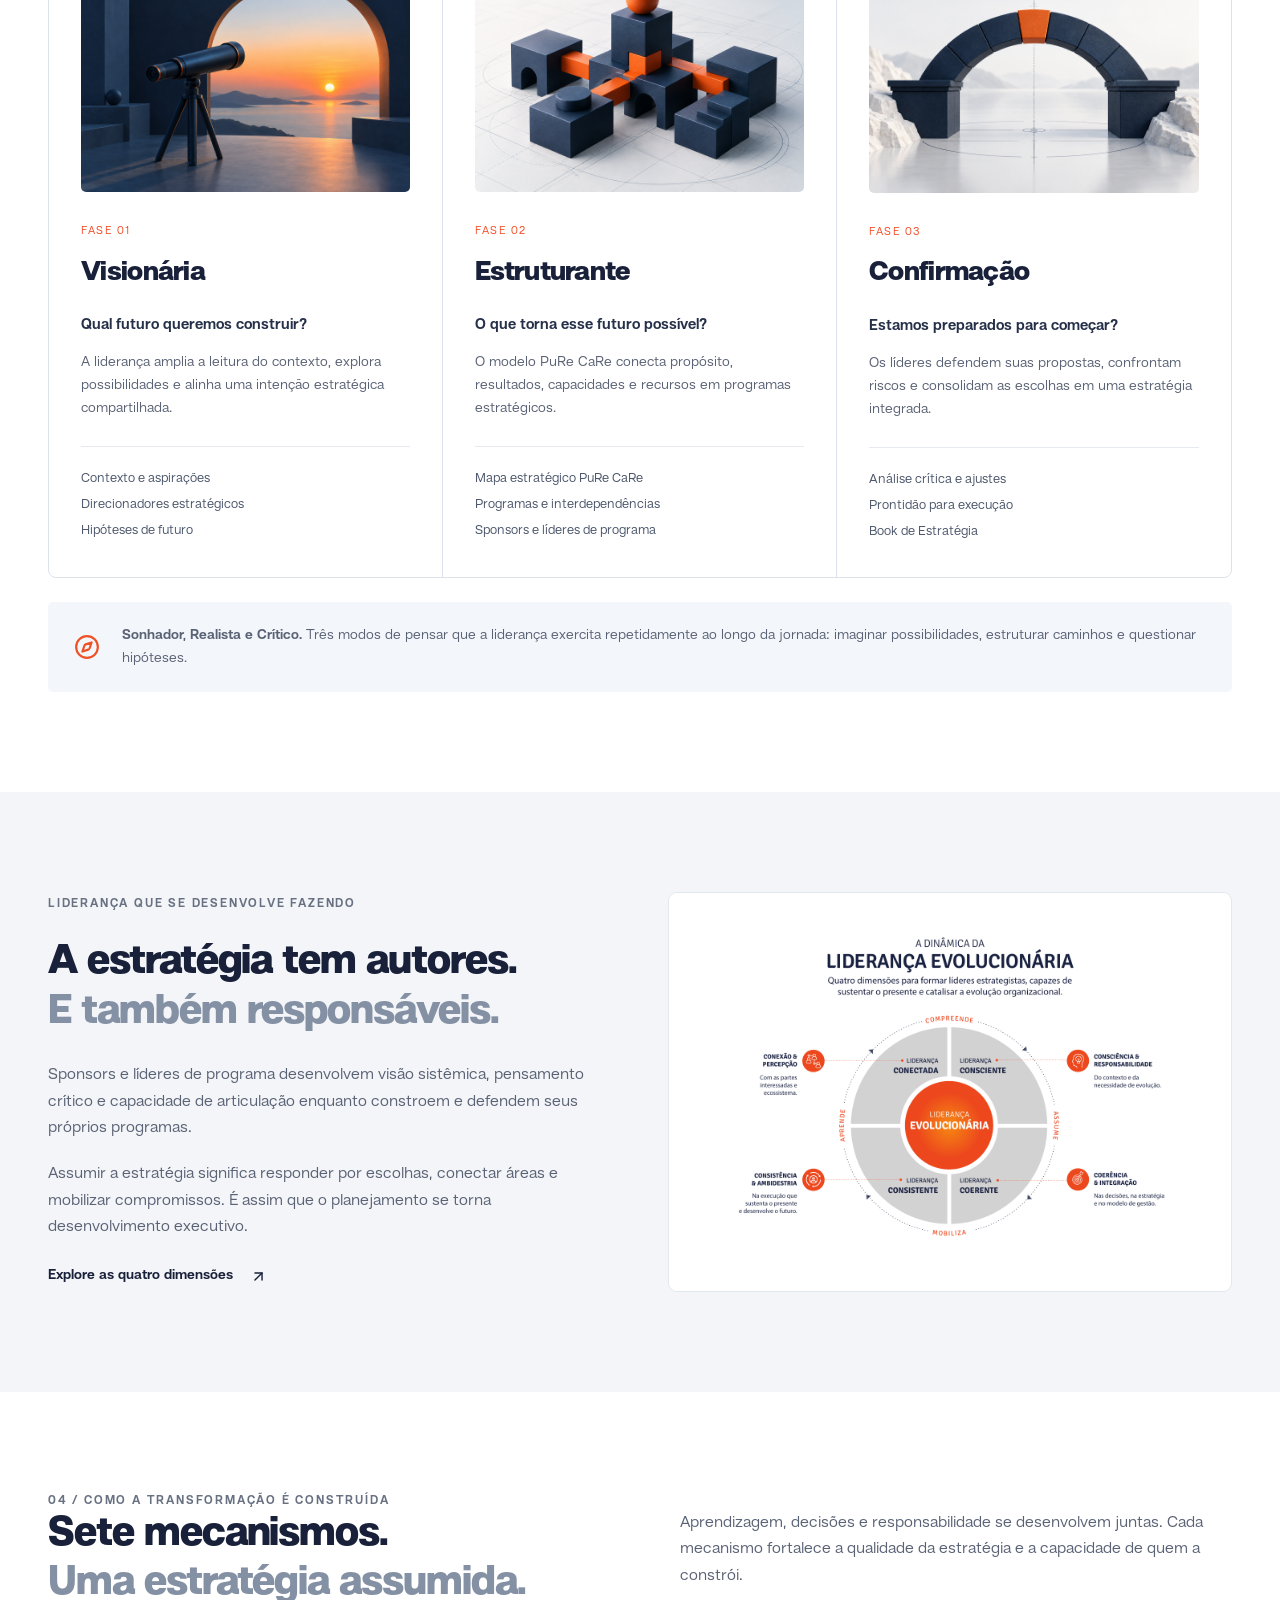
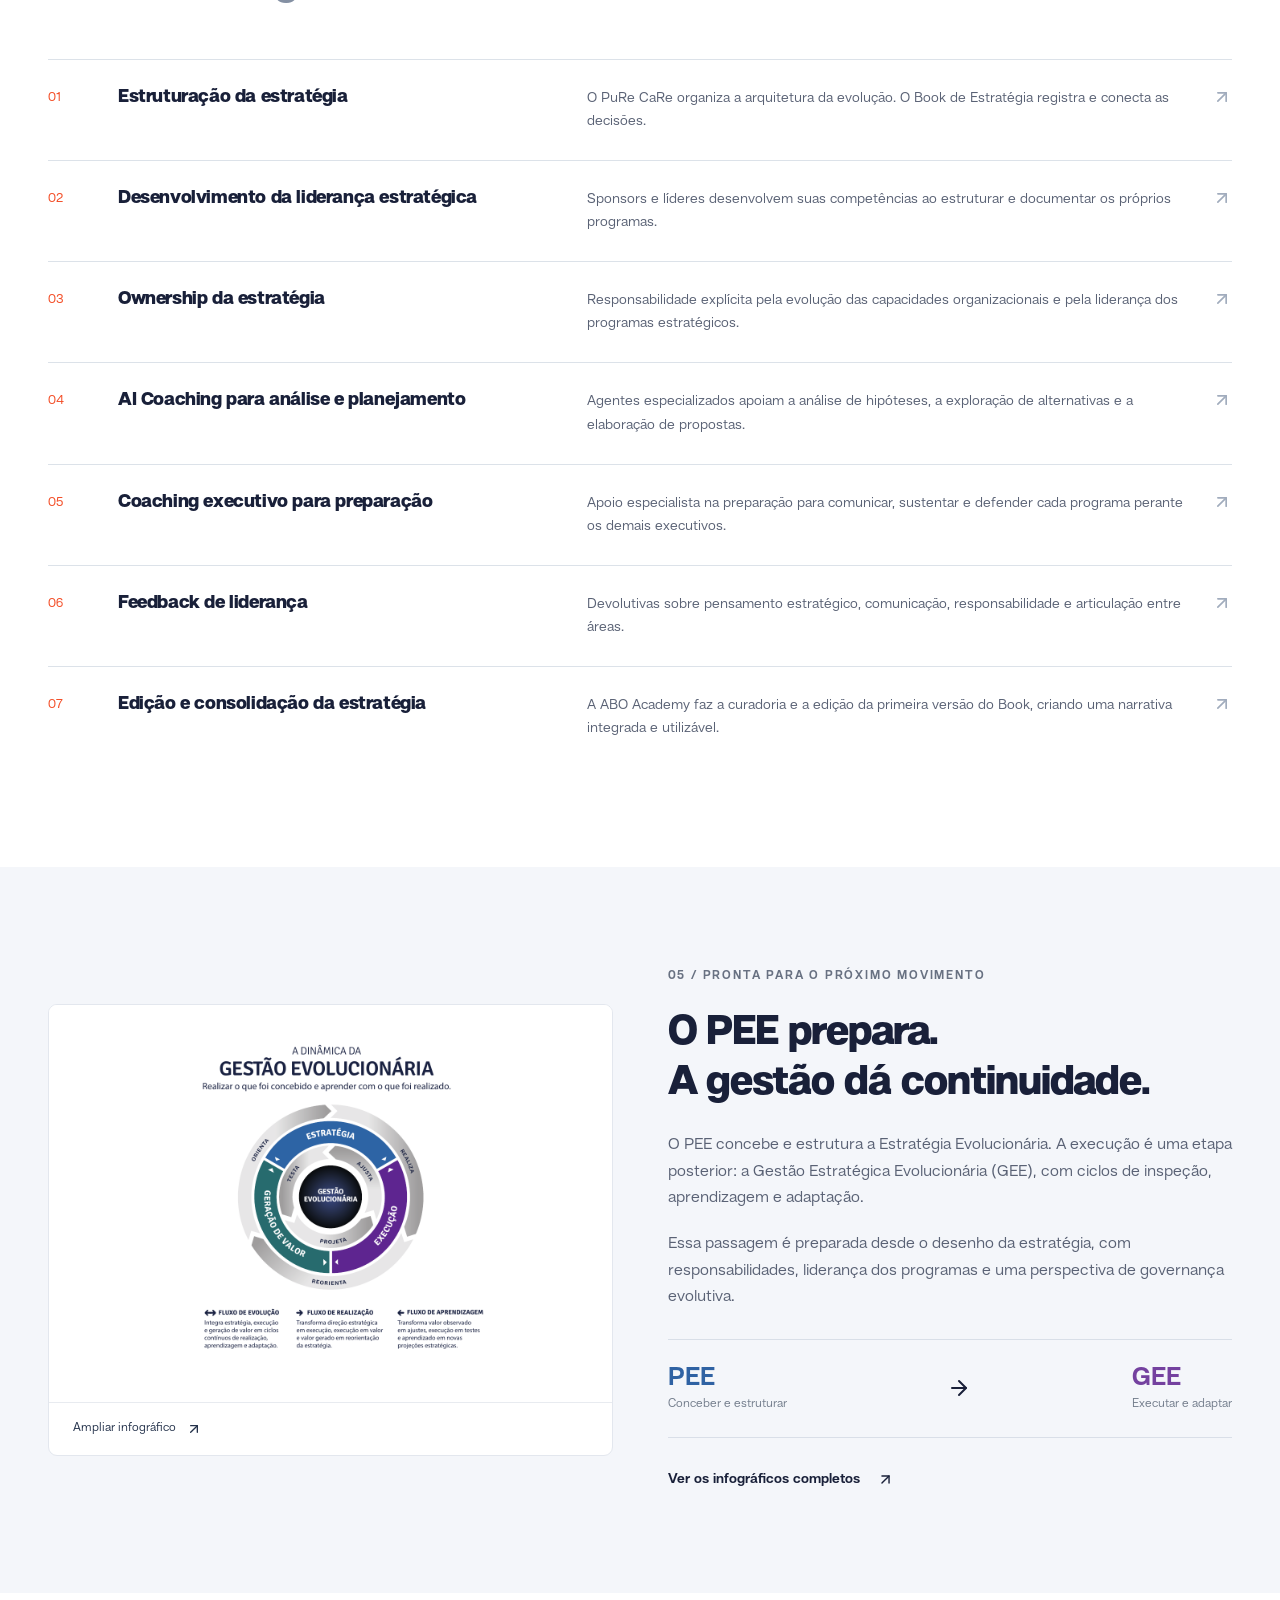
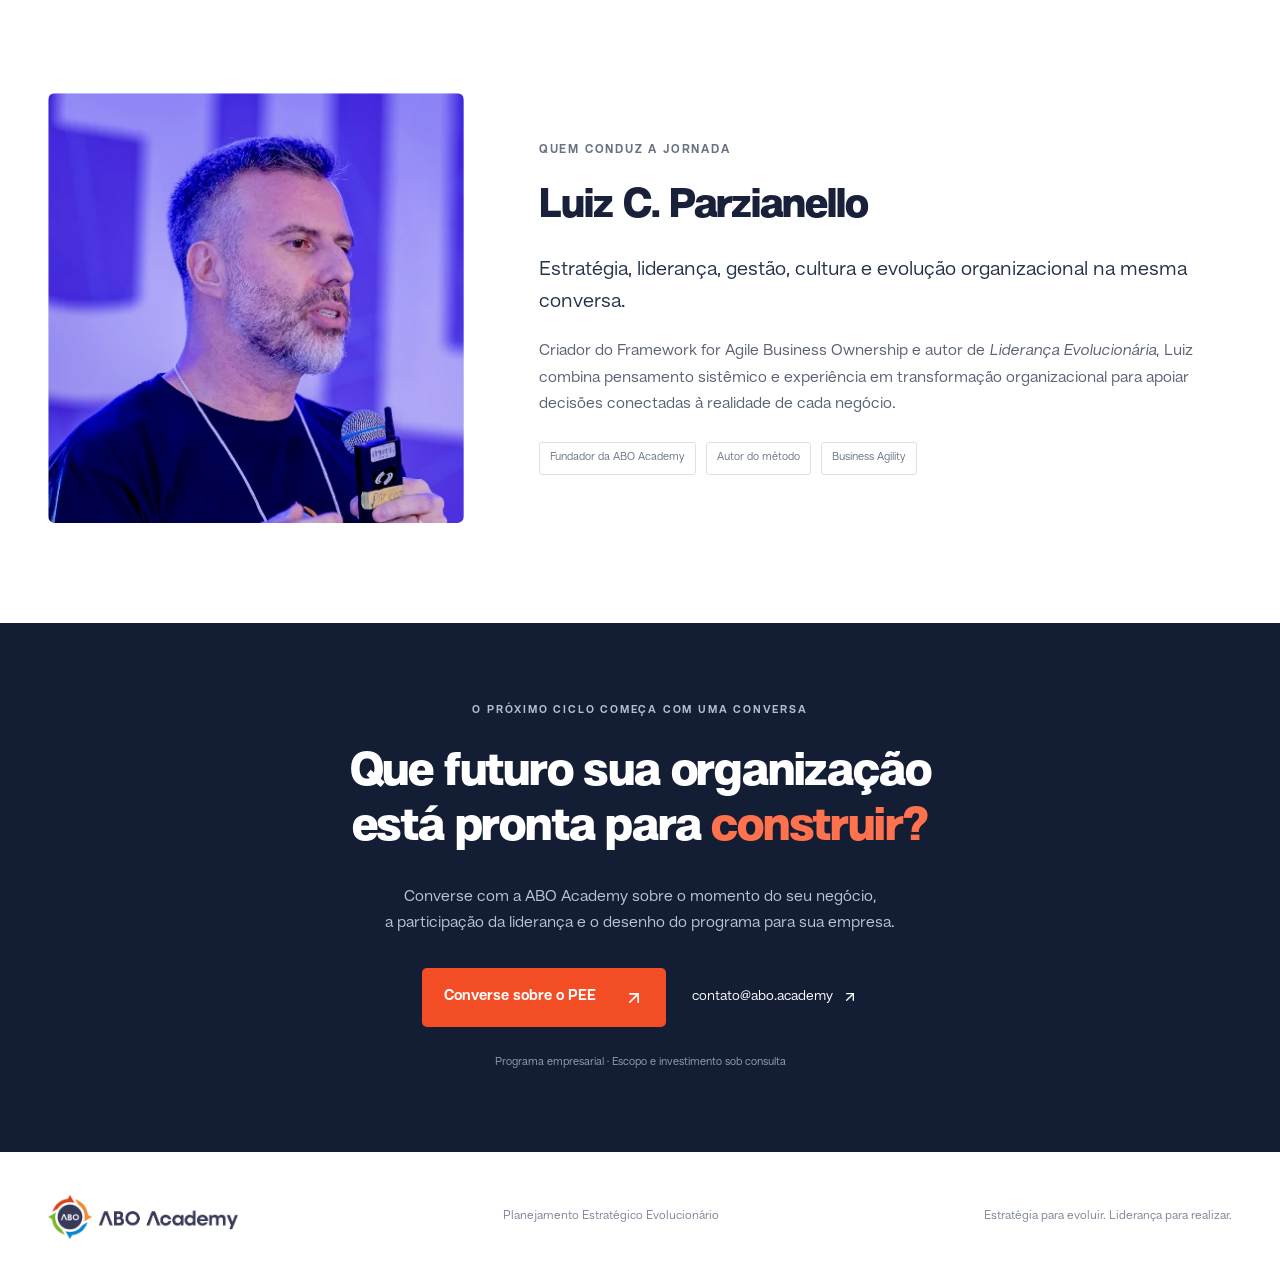
==== commit fd3adad7: "Apply eleven requested landing page copy adjustments" ====
--- a/index.html
+++ b/index.html
@@ -1 +1 @@
-<!doctype html><html lang="pt-BR"><head><meta charset="utf-8"><meta name="viewport" content="width=device-width, initial-scale=1"><title>PEE | Planejamento Estratégico Evolucionário — ABO Academy</title><meta name="description" content="Construa a estratégia da sua organização enquanto desenvolve líderes capazes de concebê-la, assumi-la e prepará-la para a execução."><link rel="stylesheet" href="./styles.css"></head><body><link rel="preload" as="image" href="./public/logo-abo.png"/><main><header class="header"><a class="brand" href="#inicio" aria-label="ABO Academy início"><img src="./public/logo-abo.png" alt="ABO Academy" width="1698" height="391"/></a><nav aria-label="Principal"><a href="#programa">O programa</a><a href="#metodo">O método</a><a href="#jornada">A jornada</a></nav><a class="button small" href="#conversa">Vamos conversar <svg xmlns="http://www.w3.org/2000/svg" width="17" height="17" viewBox="0 0 24 24" fill="none" stroke="currentColor" stroke-width="2" stroke-linecap="round" stroke-linejoin="round" class="lucide lucide-arrow-up-right" aria-hidden="true"><path d="M7 7h10v10"></path><path d="M7 17 17 7"></path></svg></a></header><section class="hero wrap" id="inicio"><div class="hero-copy"><div class="eyebrow"><span></span> PROGRAMA EXECUTIVO · STRATEGIC PLANNING</div><h1>A estratégia evolui.<br/>A sua liderança<br/><em>também.</em></h1><p class="intro">Planejamento Estratégico Evolucionário</p><p class="hero-description">Construa a estratégia da sua organização enquanto desenvolve líderes capazes de concebê-la, assumi-la e prepará-la para a execução.</p><a class="button" href="#conversa">Construa o próximo ciclo <svg xmlns="http://www.w3.org/2000/svg" width="19" height="19" viewBox="0 0 24 24" fill="none" stroke="currentColor" stroke-width="2" stroke-linecap="round" stroke-linejoin="round" class="lucide lucide-arrow-up-right" aria-hidden="true"><path d="M7 7h10v10"></path><path d="M7 17 17 7"></path></svg></a><a class="text-link" href="#programa">Conheça o PEE <span>↓</span></a><div class="hero-meta"><span>Estratégia real da sua empresa</span><span>Desenvolvimento executivo</span></div></div><div class="hero-visual"><div class="visual-top"><span>O FUTURO SE CONSTRÓI<br/>COM CAPACIDADE DE EVOLUIR.</span><svg xmlns="http://www.w3.org/2000/svg" width="28" height="28" viewBox="0 0 24 24" fill="none" stroke="currentColor" stroke-width="2" stroke-linecap="round" stroke-linejoin="round" class="lucide lucide-compass" aria-hidden="true"><circle cx="12" cy="12" r="10"></circle><path d="m16.24 7.76-1.804 5.411a2 2 0 0 1-1.265 1.265L7.76 16.24l1.804-5.411a2 2 0 0 1 1.265-1.265z"></path></svg></div><div class="orbit"><div class="orbit-middle"><div class="orbit-core"><span>PEE</span><p>Uma estratégia.<br/>Líderes protagonistas.</p></div></div><div class="orbit-label label-one">01 <b>ESTRATÉGIA</b></div><div class="orbit-label label-two">02 <b>LIDERANÇA</b></div><div class="orbit-label label-three">03 <b>GESTÃO</b></div></div><div class="visual-bottom"><span>CONCEBER. ASSUMIR. EVOLUIR.</span><svg xmlns="http://www.w3.org/2000/svg" width="32" height="32" viewBox="0 0 24 24" fill="none" stroke="currentColor" stroke-width="2" stroke-linecap="round" stroke-linejoin="round" class="lucide lucide-move-up-right" aria-hidden="true"><path d="M13 5H19V11"></path><path d="M19 5L5 19"></path></svg></div></div></section><div class="proof wrap"><span>Organizações que já aderiram ao programa</span><div><b>Quanta</b><b>digix</b><b>CPQD</b><b>Fundiágua</b><b>Funpresp-Jud</b></div></div><section class="section program-section" id="programa"><div class="wrap"><div class="section-top"><p class="eyebrow">01 / UMA NOVA CAPACIDADE</p><p>O plano é uma entrega.<br/>A capacidade estratégica permanece.</p></div><div class="split"><h2>Sua empresa precisa de uma estratégia.<br/><em>E de líderes que a assumam.</em></h2><div><p class="large">O PEE é um programa executivo de desenvolvimento da capacidade estratégica da liderança, aplicado à construção real da estratégia da organização.</p><p>As decisões são construídas por quem conhece o negócio e vai responder por sua evolução. A ABO Academy conduz essa jornada com método, mentoria, coaching executivo e apoio de IA.</p><p>Ao longo do processo, a liderança aprende a conectar visão de futuro, capacidades, recursos e escolhas concretas.</p></div></div><div class="acts"><article><span class="number blue">01</span><h3>Conceber a estratégia</h3><p>Transformar a intenção de futuro em uma arquitetura coerente de resultados, capacidades e programas.</p><small>ESTRATÉGIA EVOLUCIONÁRIA</small></article><article><span class="number orange">02</span><h3>Desenvolver a liderança</h3><p>Preparar executivos para formular, defender e assumir as escolhas estratégicas da organização.</p><small>LIDERANÇA EVOLUCIONÁRIA</small></article><article><span class="number purple">03</span><h3>Preparar a gestão</h3><p>Criar as condições para a passagem à execução, à aprendizagem e à adaptação contínuas.</p><small>PASSAGEM PARA A GESTÃO EVOLUCIONÁRIA</small></article></div></div></section><section class="system-section" id="metodo"><div class="wrap"><div class="section-top"><p class="eyebrow">02 / O SISTEMA POR TRÁS DO MÉTODO</p><span>Estratégia + Liderança + Gestão</span></div><div class="split system-intro"><h2>A evolução acontece<br/>quando tudo se conecta.</h2><p>Uma estratégia dá direção. A liderança assume e mobiliza. A gestão transforma essa direção em valor. A cultura aprende e adapta — sustentando a evolução da organização.</p></div><figure class="diagram"><img width="1400" height="990" src="./public/evolucao.png" alt="Dinâmica da evolução organizacional: estratégia estrutura e direciona, liderança assume e mobiliza, gestão executa e gera valor, e cultura aprende e adapta." loading="lazy"/><figcaption><span>O modelo que conecta as capacidades da organização.</span><a href="./public/evolucao.png" target="_blank" rel="noreferrer">Ampliar infográfico <svg xmlns="http://www.w3.org/2000/svg" width="16" height="16" viewBox="0 0 24 24" fill="none" stroke="currentColor" stroke-width="2" stroke-linecap="round" stroke-linejoin="round" class="lucide lucide-arrow-up-right" aria-hidden="true"><path d="M7 7h10v10"></path><path d="M7 17 17 7"></path></svg></a></figcaption></figure></div></section><section class="section wrap" id="jornada"><div class="section-top"><p class="eyebrow">03 / DA INTENÇÃO À PRONTIDÃO</p><span>Uma jornada de aproximadamente três meses</span></div><h2>Três fases.<br/><em>Construção de ponta a ponta.</em></h2><div class="journey"><article><img class="phase-image" src="./public/visionaria.png" alt="Luneta voltada para um horizonte laranja, representando a visão de futuro." width="1536" height="1024" loading="lazy"/><span>FASE 01</span><h3>Visionária</h3><p class="question">Qual futuro queremos construir?</p><p>A liderança amplia a leitura do contexto, explora possibilidades e alinha uma intenção estratégica compartilhada.</p><div>Contexto e aspirações<br/>Direcionadores estratégicos<br/>Hipóteses de futuro</div></article><article><img class="phase-image" src="./public/estruturante.png" alt="Blocos arquitetônicos conectados, representando a estruturação de capacidades e programas." width="1536" height="1024" loading="lazy"/><span>FASE 02</span><h3>Estruturante</h3><p class="question">O que torna esse futuro possível?</p><p>O modelo PuRe CaRe conecta propósito, resultados, capacidades e recursos em programas estratégicos.</p><div>Mapa estratégico PuRe CaRe<br/>Programas e interdependências<br/>Sponsors e líderes de programa</div></article><article><img class="phase-image" src="./public/confirmacao.png" alt="Ponte estruturada com peça de conexão laranja, representando coerência e prontidão para avançar." width="1536" height="1024" loading="lazy"/><span>FASE 03</span><h3>Confirmação</h3><p class="question">Estamos preparados para começar?</p><p>Os líderes defendem suas propostas, confrontam riscos e consolidam as escolhas em uma estratégia integrada.</p><div>Análise crítica e ajustes<br/>Prontidão para execução<br/>Book de Estratégia</div></article></div><div class="note"><svg xmlns="http://www.w3.org/2000/svg" width="26" height="26" viewBox="0 0 24 24" fill="none" stroke="currentColor" stroke-width="2" stroke-linecap="round" stroke-linejoin="round" class="lucide lucide-compass" aria-hidden="true"><circle cx="12" cy="12" r="10"></circle><path d="m16.24 7.76-1.804 5.411a2 2 0 0 1-1.265 1.265L7.76 16.24l1.804-5.411a2 2 0 0 1 1.265-1.265z"></path></svg><p><b>Sonhador, Realista e Crítico.</b> Três modos de pensar que a liderança exercita repetidamente ao longo da jornada: imaginar possibilidades, estruturar caminhos e questionar hipóteses.</p></div></section><section class="leadership section"><div class="wrap split"><div><p class="eyebrow">LIDERANÇA QUE SE DESENVOLVE FAZENDO</p><h2>A estratégia tem autores.<br/><em>E responsáveis.</em></h2><p>Sponsors e líderes de programa desenvolvem visão sistêmica, pensamento crítico e capacidade de articulação enquanto constroem e defendem seus próprios programas.</p><p>Assumir a estratégia significa responder por escolhas, conectar áreas e mobilizar compromissos. É assim que o planejamento se torna desenvolvimento executivo.</p><a class="text-link" href="./public/lideranca.png" target="_blank" rel="noreferrer">Explore as quatro dimensões <svg xmlns="http://www.w3.org/2000/svg" width="17" height="17" viewBox="0 0 24 24" fill="none" stroke="currentColor" stroke-width="2" stroke-linecap="round" stroke-linejoin="round" class="lucide lucide-arrow-up-right" aria-hidden="true"><path d="M7 7h10v10"></path><path d="M7 17 17 7"></path></svg></a></div><figure class="diagram compact"><img width="1400" height="990" src="./public/lideranca.png" alt="Liderança evolucionária em quatro dimensões: conectada, consciente, coerente e consistente." loading="lazy"/></figure></div></section><section class="section wrap"><p class="eyebrow">04 / COMO A TRANSFORMAÇÃO É CONSTRUÍDA</p><div class="split"><h2>Sete mecanismos.<br/><em>Uma estratégia assumida.</em></h2><p>Aprendizagem, decisões e responsabilidade se desenvolvem juntas. Cada mecanismo fortalece a qualidade da estratégia e a capacidade de quem a constrói.</p></div><div class="mechanisms"><article><span>01</span><h3>Estruturação da estratégia</h3><p>O PuRe CaRe organiza a arquitetura da evolução. O Book de Estratégia registra e conecta as decisões.</p><svg xmlns="http://www.w3.org/2000/svg" width="20" height="20" viewBox="0 0 24 24" fill="none" stroke="currentColor" stroke-width="2" stroke-linecap="round" stroke-linejoin="round" class="lucide lucide-arrow-up-right" aria-hidden="true"><path d="M7 7h10v10"></path><path d="M7 17 17 7"></path></svg></article><article><span>02</span><h3>Desenvolvimento da liderança estratégica</h3><p>Sponsors e líderes desenvolvem suas capacidades ao estruturar e documentar os próprios programas.</p><svg xmlns="http://www.w3.org/2000/svg" width="20" height="20" viewBox="0 0 24 24" fill="none" stroke="currentColor" stroke-width="2" stroke-linecap="round" stroke-linejoin="round" class="lucide lucide-arrow-up-right" aria-hidden="true"><path d="M7 7h10v10"></path><path d="M7 17 17 7"></path></svg></article><article><span>03</span><h3>Ownership da estratégia</h3><p>Responsabilidade explícita pela evolução das capacidades e pela liderança dos programas estratégicos.</p><svg xmlns="http://www.w3.org/2000/svg" width="20" height="20" viewBox="0 0 24 24" fill="none" stroke="currentColor" stroke-width="2" stroke-linecap="round" stroke-linejoin="round" class="lucide lucide-arrow-up-right" aria-hidden="true"><path d="M7 7h10v10"></path><path d="M7 17 17 7"></path></svg></article><article><span>04</span><h3>AI Coaching para análise e planejamento</h3><p>Agentes especializados apoiam a análise de hipóteses, a exploração de alternativas e a elaboração de propostas.</p><svg xmlns="http://www.w3.org/2000/svg" width="20" height="20" viewBox="0 0 24 24" fill="none" stroke="currentColor" stroke-width="2" stroke-linecap="round" stroke-linejoin="round" class="lucide lucide-arrow-up-right" aria-hidden="true"><path d="M7 7h10v10"></path><path d="M7 17 17 7"></path></svg></article><article><span>05</span><h3>Coaching executivo para preparação</h3><p>Preparação para comunicar, sustentar e defender cada programa perante os demais executivos.</p><svg xmlns="http://www.w3.org/2000/svg" width="20" height="20" viewBox="0 0 24 24" fill="none" stroke="currentColor" stroke-width="2" stroke-linecap="round" stroke-linejoin="round" class="lucide lucide-arrow-up-right" aria-hidden="true"><path d="M7 7h10v10"></path><path d="M7 17 17 7"></path></svg></article><article><span>06</span><h3>Feedback de liderança</h3><p>Devolutivas sobre pensamento estratégico, comunicação, responsabilidade e articulação entre áreas.</p><svg xmlns="http://www.w3.org/2000/svg" width="20" height="20" viewBox="0 0 24 24" fill="none" stroke="currentColor" stroke-width="2" stroke-linecap="round" stroke-linejoin="round" class="lucide lucide-arrow-up-right" aria-hidden="true"><path d="M7 7h10v10"></path><path d="M7 17 17 7"></path></svg></article><article><span>07</span><h3>Edição e consolidação da estratégia</h3><p>A ABO Academy faz a curadoria e a edição da primeira versão do Book, criando uma narrativa integrada e utilizável.</p><svg xmlns="http://www.w3.org/2000/svg" width="20" height="20" viewBox="0 0 24 24" fill="none" stroke="currentColor" stroke-width="2" stroke-linecap="round" stroke-linejoin="round" class="lucide lucide-arrow-up-right" aria-hidden="true"><path d="M7 7h10v10"></path><path d="M7 17 17 7"></path></svg></article></div></section><section class="transition section"><div class="wrap split"><figure class="diagram compact"><img width="1400" height="990" src="./public/gestao.png" alt="Gestão evolucionária integra estratégia, execução e geração de valor em fluxos de realização e aprendizagem." loading="lazy"/><figcaption><a href="./public/gestao.png" target="_blank" rel="noreferrer">Ampliar infográfico <svg xmlns="http://www.w3.org/2000/svg" width="16" height="16" viewBox="0 0 24 24" fill="none" stroke="currentColor" stroke-width="2" stroke-linecap="round" stroke-linejoin="round" class="lucide lucide-arrow-up-right" aria-hidden="true"><path d="M7 7h10v10"></path><path d="M7 17 17 7"></path></svg></a></figcaption></figure><div><p class="eyebrow">05 / PRONTA PARA O PRÓXIMO MOVIMENTO</p><h2>O PEE prepara.<br/>A gestão dá continuidade.</h2><p>O PEE concebe e estrutura a Estratégia Evolucionária. A execução é uma etapa posterior: a Gestão Estratégica Evolucionária (GEE), com ciclos de inspeção, aprendizagem e adaptação.</p><p>Essa passagem é preparada desde o desenho da estratégia, com responsabilidades, liderança dos programas e uma perspectiva de governança evolutiva.</p><div class="handoff"><span><b>PEE</b>Conceber e estruturar</span><svg xmlns="http://www.w3.org/2000/svg" width="24" height="24" viewBox="0 0 24 24" fill="none" stroke="currentColor" stroke-width="2" stroke-linecap="round" stroke-linejoin="round" class="lucide lucide-arrow-right" aria-hidden="true"><path d="M5 12h14"></path><path d="m12 5 7 7-7 7"></path></svg><span><b>GEE</b>Executar e adaptar</span></div><a class="text-link" href="./public/infograficos-pee.pdf" target="_blank" rel="noreferrer">Ver os infográficos completos <svg xmlns="http://www.w3.org/2000/svg" width="17" height="17" viewBox="0 0 24 24" fill="none" stroke="currentColor" stroke-width="2" stroke-linecap="round" stroke-linejoin="round" class="lucide lucide-arrow-up-right" aria-hidden="true"><path d="M7 7h10v10"></path><path d="M7 17 17 7"></path></svg></a></div></div></section><section class="author section wrap"><div class="portrait"><img width="420" height="750" src="./public/luiz.webp" alt="Luiz C. Parzianello, autor do método e fundador da ABO Academy" loading="lazy"/></div><div><p class="eyebrow">QUEM CONDUZ A JORNADA</p><h2>Luiz C. Parzianello</h2><p class="large">Estratégia, liderança e evolução organizacional na mesma conversa.</p><p>Criador do Framework for Agile Business Ownership e autor de <i>Liderança Evolucionária</i>, Luiz combina pensamento sistêmico e experiência em transformação organizacional para apoiar decisões conectadas à realidade de cada negócio.</p><div class="credentials"><span>Fundador da ABO Academy</span><span>Autor do método</span><span>Business Agility</span></div></div></section><section class="contact" id="conversa"><div class="wrap"><p class="eyebrow">O PRÓXIMO CICLO COMEÇA COM UMA CONVERSA</p><h2>Que futuro sua organização<br/>está pronta para <em>construir?</em></h2><p>Converse com a ABO Academy sobre o momento do seu negócio,<br class="desktop"/> a participação da liderança e o desenho do programa para sua empresa.</p><a class="button" href="https://wa.me/555133320963?text=Ol%C3%A1!%20Quero%20conversar%20sobre%20o%20PEE%20para%20minha%20organiza%C3%A7%C3%A3o." target="_blank" rel="noreferrer">Converse sobre o PEE <svg xmlns="http://www.w3.org/2000/svg" width="20" height="20" viewBox="0 0 24 24" fill="none" stroke="currentColor" stroke-width="2" stroke-linecap="round" stroke-linejoin="round" class="lucide lucide-arrow-up-right" aria-hidden="true"><path d="M7 7h10v10"></path><path d="M7 17 17 7"></path></svg></a><a class="contact-email" href="mailto:contato@abo.academy?subject=Planejamento%20Estrat%C3%A9gico%20Evolucion%C3%A1rio">contato@abo.academy <svg xmlns="http://www.w3.org/2000/svg" width="16" height="16" viewBox="0 0 24 24" fill="none" stroke="currentColor" stroke-width="2" stroke-linecap="round" stroke-linejoin="round" class="lucide lucide-arrow-up-right" aria-hidden="true"><path d="M7 7h10v10"></path><path d="M7 17 17 7"></path></svg></a><span class="contact-note">Programa empresarial · Escopo e investimento sob consulta</span></div></section><footer class="wrap"><a class="brand" href="#inicio"><img src="./public/logo-abo.png" alt="ABO Academy" width="1698" height="391"/></a><p>Planejamento Estratégico Evolucionário</p><span>Estratégia para evoluir. Liderança para realizar.</span></footer></main></body></html>+<!doctype html><html lang="pt-BR"><head><meta charset="utf-8"><meta name="robots" content="noindex, nofollow"><meta name="viewport" content="width=device-width, initial-scale=1"><title>PEE | Planejamento Estratégico Evolucionário — ABO Academy</title><meta name="description" content="Construa a estratégia da sua organização enquanto desenvolve líderes capazes de concebê-la, assumi-la e prepará-la para a execução."><link rel="stylesheet" href="./styles.css"></head><body><link rel="preload" as="image" href="./public/logo-abo.png"/><main><header class="header"><a class="brand" href="#inicio" aria-label="ABO Academy início"><img src="./public/logo-abo.png" alt="ABO Academy" width="1698" height="391"/></a><nav aria-label="Principal"><a href="#programa">O programa</a><a href="#metodo">O método</a><a href="#jornada">A jornada</a></nav><a class="button small" href="#conversa">Vamos conversar <svg xmlns="http://www.w3.org/2000/svg" width="17" height="17" viewBox="0 0 24 24" fill="none" stroke="currentColor" stroke-width="2" stroke-linecap="round" stroke-linejoin="round" class="lucide lucide-arrow-up-right" aria-hidden="true"><path d="M7 7h10v10"></path><path d="M7 17 17 7"></path></svg></a></header><section class="hero wrap" id="inicio"><div class="hero-copy"><div class="eyebrow"><span></span> PROGRAMA EXECUTIVO · PLANEJAMENTO ESTRATÉGICO EVOLUCIONÁRIO</div><h1>A estratégia evolui.<br/>A sua liderança<br/><em>também.</em></h1><p class="hero-description">Construa a estratégia da sua organização enquanto desenvolve líderes capazes de concebê-la, assumi-la e prepará-la para a execução.</p><a class="button" href="#conversa">Construa o próximo ciclo <svg xmlns="http://www.w3.org/2000/svg" width="19" height="19" viewBox="0 0 24 24" fill="none" stroke="currentColor" stroke-width="2" stroke-linecap="round" stroke-linejoin="round" class="lucide lucide-arrow-up-right" aria-hidden="true"><path d="M7 7h10v10"></path><path d="M7 17 17 7"></path></svg></a><a class="text-link" href="#programa">Conheça o PEE <span>↓</span></a><div class="hero-meta"><span>Estratégia real da sua empresa</span><span>Desenvolvimento executivo</span></div></div><div class="hero-visual"><div class="visual-top"><span>O FUTURO SE CONSTRÓI<br/>COM CAPACIDADE DE EVOLUIR.</span><svg xmlns="http://www.w3.org/2000/svg" width="28" height="28" viewBox="0 0 24 24" fill="none" stroke="currentColor" stroke-width="2" stroke-linecap="round" stroke-linejoin="round" class="lucide lucide-compass" aria-hidden="true"><circle cx="12" cy="12" r="10"></circle><path d="m16.24 7.76-1.804 5.411a2 2 0 0 1-1.265 1.265L7.76 16.24l1.804-5.411a2 2 0 0 1 1.265-1.265z"></path></svg></div><div class="orbit"><div class="orbit-middle"><div class="orbit-core"><span>PEE</span><p>Uma estratégia.<br/>Líderes protagonistas.</p></div></div><div class="orbit-label label-one">01 <b>ESTRATÉGIA</b></div><div class="orbit-label label-two">02 <b>LIDERANÇA</b></div><div class="orbit-label label-three">03 <b>GESTÃO</b></div></div><div class="visual-bottom"><span>CONCEBER. ASSUMIR. EVOLUIR.</span><svg xmlns="http://www.w3.org/2000/svg" width="32" height="32" viewBox="0 0 24 24" fill="none" stroke="currentColor" stroke-width="2" stroke-linecap="round" stroke-linejoin="round" class="lucide lucide-move-up-right" aria-hidden="true"><path d="M13 5H19V11"></path><path d="M19 5L5 19"></path></svg></div></div></section><div class="proof wrap"><span>Organizações que já aderiram ao programa</span><div><b>Quanta</b><b>digix</b><b>CPQD</b><b>Fundiágua</b><b>Funpresp-Jud</b></div></div><section class="section program-section" id="programa"><div class="wrap"><div class="section-top"><p class="eyebrow">01 / UMA NOVA CAPACIDADE</p><p>O plano é uma entrega.<br/>A capacidade estratégica permanece.</p></div><div class="split"><h2>Sua empresa precisa de uma estratégia.<br/><em>E de líderes que a assumam.</em></h2><div><p class="large">O PEE é um programa executivo de desenvolvimento da capacidade estratégica da liderança, aplicado à construção real da estratégia da organização.</p><p>As decisões são construídas por quem conhece o negócio e vai responder por sua evolução. A ABO Academy conduz essa jornada com método, mentoria, coaching executivo e apoio de IA.</p><p>Ao longo do processo, a liderança aprende a conectar visão de futuro, capacidades, recursos e escolhas concretas.</p></div></div><div class="acts"><article><span class="number blue">01</span><h3>Arquitetar a estratégia</h3><p>Transformar a intenção de futuro em uma arquitetura coerente de resultados, capacidades e programas.</p><small>ESTRATÉGIA EVOLUCIONÁRIA</small></article><article><span class="number orange">02</span><h3>Desenvolver a liderança</h3><p>Preparar a liderança para formular, defender e assumir as escolhas estratégicas da organização.</p><small>LIDERANÇA EVOLUCIONÁRIA</small></article><article><span class="number purple">03</span><h3>Preparar a gestão</h3><p>Criar as condições para a passagem à execução, à aprendizagem e à adaptação contínuas.</p><small>GESTÃO EVOLUCIONÁRIA</small></article></div></div></section><section class="system-section" id="metodo"><div class="wrap"><div class="section-top"><p class="eyebrow">02 / O SISTEMA POR TRÁS DO MÉTODO</p><span>Estratégia + Liderança + Gestão</span></div><div class="split system-intro"><h2>A evolução acontece<br/>quando tudo se conecta.</h2><p>Uma estratégia dá direção. A liderança assume e mobiliza. A gestão transforma essa direção em valor. A cultura aprende e adapta — sustentando a evolução da organização.</p></div><figure class="diagram"><img width="1400" height="990" src="./public/evolucao.png" alt="Dinâmica da evolução organizacional: estratégia estrutura e direciona, liderança assume e mobiliza, gestão executa e gera valor, e cultura aprende e adapta." loading="lazy"/><figcaption><span>O modelo que conecta as capacidades evolucionárias.</span><a href="./public/evolucao.png" target="_blank" rel="noreferrer">Ampliar infográfico <svg xmlns="http://www.w3.org/2000/svg" width="16" height="16" viewBox="0 0 24 24" fill="none" stroke="currentColor" stroke-width="2" stroke-linecap="round" stroke-linejoin="round" class="lucide lucide-arrow-up-right" aria-hidden="true"><path d="M7 7h10v10"></path><path d="M7 17 17 7"></path></svg></a></figcaption></figure></div></section><section class="section wrap" id="jornada"><div class="section-top"><p class="eyebrow">03 / DA INTENÇÃO À PRONTIDÃO</p><span>Uma jornada de aproximadamente três meses</span></div><h2>Três fases.<br/><em>Construção de ponta a ponta.</em></h2><div class="journey"><article><img class="phase-image" src="./public/visionaria.png" alt="Luneta voltada para um horizonte laranja, representando a visão de futuro." width="1536" height="1024" loading="lazy"/><span>FASE 01</span><h3>Visionária</h3><p class="question">Qual futuro queremos construir?</p><p>A liderança amplia a leitura do contexto, explora possibilidades e alinha uma intenção estratégica compartilhada.</p><div>Contexto e aspirações<br/>Direcionadores estratégicos<br/>Hipóteses de futuro</div></article><article><img class="phase-image" src="./public/estruturante.png" alt="Blocos arquitetônicos conectados, representando a estruturação de capacidades e programas." width="1536" height="1024" loading="lazy"/><span>FASE 02</span><h3>Estruturante</h3><p class="question">O que torna esse futuro possível?</p><p>O modelo PuRe CaRe conecta propósito, resultados, capacidades e recursos em programas estratégicos.</p><div>Mapa estratégico PuRe CaRe<br/>Programas e interdependências<br/>Sponsors e líderes de programa</div></article><article><img class="phase-image" src="./public/confirmacao.png" alt="Ponte estruturada com peça de conexão laranja, representando coerência e prontidão para avançar." width="1536" height="1024" loading="lazy"/><span>FASE 03</span><h3>Confirmação</h3><p class="question">Estamos preparados para começar?</p><p>Os líderes defendem suas propostas, confrontam riscos e consolidam as escolhas em uma estratégia integrada.</p><div>Análise crítica e ajustes<br/>Prontidão para execução<br/>Book de Estratégia</div></article></div><div class="note"><svg xmlns="http://www.w3.org/2000/svg" width="26" height="26" viewBox="0 0 24 24" fill="none" stroke="currentColor" stroke-width="2" stroke-linecap="round" stroke-linejoin="round" class="lucide lucide-compass" aria-hidden="true"><circle cx="12" cy="12" r="10"></circle><path d="m16.24 7.76-1.804 5.411a2 2 0 0 1-1.265 1.265L7.76 16.24l1.804-5.411a2 2 0 0 1 1.265-1.265z"></path></svg><p><b>Sonhador, Realista e Crítico.</b> Três modos de pensar que a liderança exercita repetidamente ao longo da jornada: imaginar possibilidades, estruturar caminhos e questionar hipóteses.</p></div></section><section class="leadership section"><div class="wrap split"><div><p class="eyebrow">LIDERANÇA QUE SE DESENVOLVE FAZENDO</p><h2>A estratégia tem autores.<br/><em>E também responsáveis.</em></h2><p>Sponsors e líderes de programa desenvolvem visão sistêmica, pensamento crítico e capacidade de articulação enquanto constroem e defendem seus próprios programas.</p><p>Assumir a estratégia significa responder por escolhas, conectar áreas e mobilizar compromissos. É assim que o planejamento se torna desenvolvimento executivo.</p><a class="text-link" href="./public/lideranca.png" target="_blank" rel="noreferrer">Explore as quatro dimensões <svg xmlns="http://www.w3.org/2000/svg" width="17" height="17" viewBox="0 0 24 24" fill="none" stroke="currentColor" stroke-width="2" stroke-linecap="round" stroke-linejoin="round" class="lucide lucide-arrow-up-right" aria-hidden="true"><path d="M7 7h10v10"></path><path d="M7 17 17 7"></path></svg></a></div><figure class="diagram compact"><img width="1400" height="990" src="./public/lideranca.png" alt="Liderança evolucionária em quatro dimensões: conectada, consciente, coerente e consistente." loading="lazy"/></figure></div></section><section class="section wrap"><p class="eyebrow">04 / COMO A TRANSFORMAÇÃO É CONSTRUÍDA</p><div class="split"><h2>Sete mecanismos.<br/><em>Uma estratégia assumida.</em></h2><p>Aprendizagem, decisões e responsabilidade se desenvolvem juntas. Cada mecanismo fortalece a qualidade da estratégia e a capacidade de quem a constrói.</p></div><div class="mechanisms"><article><span>01</span><h3>Estruturação da estratégia</h3><p>O PuRe CaRe organiza a arquitetura da evolução. O Book de Estratégia registra e conecta as decisões.</p><svg xmlns="http://www.w3.org/2000/svg" width="20" height="20" viewBox="0 0 24 24" fill="none" stroke="currentColor" stroke-width="2" stroke-linecap="round" stroke-linejoin="round" class="lucide lucide-arrow-up-right" aria-hidden="true"><path d="M7 7h10v10"></path><path d="M7 17 17 7"></path></svg></article><article><span>02</span><h3>Desenvolvimento da liderança estratégica</h3><p>Sponsors e líderes desenvolvem suas competências ao estruturar e documentar os próprios programas.</p><svg xmlns="http://www.w3.org/2000/svg" width="20" height="20" viewBox="0 0 24 24" fill="none" stroke="currentColor" stroke-width="2" stroke-linecap="round" stroke-linejoin="round" class="lucide lucide-arrow-up-right" aria-hidden="true"><path d="M7 7h10v10"></path><path d="M7 17 17 7"></path></svg></article><article><span>03</span><h3>Ownership da estratégia</h3><p>Responsabilidade explícita pela evolução das capacidades organizacionais e pela liderança dos programas estratégicos.</p><svg xmlns="http://www.w3.org/2000/svg" width="20" height="20" viewBox="0 0 24 24" fill="none" stroke="currentColor" stroke-width="2" stroke-linecap="round" stroke-linejoin="round" class="lucide lucide-arrow-up-right" aria-hidden="true"><path d="M7 7h10v10"></path><path d="M7 17 17 7"></path></svg></article><article><span>04</span><h3>AI Coaching para análise e planejamento</h3><p>Agentes especializados apoiam a análise de hipóteses, a exploração de alternativas e a elaboração de propostas.</p><svg xmlns="http://www.w3.org/2000/svg" width="20" height="20" viewBox="0 0 24 24" fill="none" stroke="currentColor" stroke-width="2" stroke-linecap="round" stroke-linejoin="round" class="lucide lucide-arrow-up-right" aria-hidden="true"><path d="M7 7h10v10"></path><path d="M7 17 17 7"></path></svg></article><article><span>05</span><h3>Coaching executivo para preparação</h3><p>Apoio especialista na preparação para comunicar, sustentar e defender cada programa perante os demais executivos.</p><svg xmlns="http://www.w3.org/2000/svg" width="20" height="20" viewBox="0 0 24 24" fill="none" stroke="currentColor" stroke-width="2" stroke-linecap="round" stroke-linejoin="round" class="lucide lucide-arrow-up-right" aria-hidden="true"><path d="M7 7h10v10"></path><path d="M7 17 17 7"></path></svg></article><article><span>06</span><h3>Feedback de liderança</h3><p>Devolutivas sobre pensamento estratégico, comunicação, responsabilidade e articulação entre áreas.</p><svg xmlns="http://www.w3.org/2000/svg" width="20" height="20" viewBox="0 0 24 24" fill="none" stroke="currentColor" stroke-width="2" stroke-linecap="round" stroke-linejoin="round" class="lucide lucide-arrow-up-right" aria-hidden="true"><path d="M7 7h10v10"></path><path d="M7 17 17 7"></path></svg></article><article><span>07</span><h3>Edição e consolidação da estratégia</h3><p>A ABO Academy faz a curadoria e a edição da primeira versão do Book, criando uma narrativa integrada e utilizável.</p><svg xmlns="http://www.w3.org/2000/svg" width="20" height="20" viewBox="0 0 24 24" fill="none" stroke="currentColor" stroke-width="2" stroke-linecap="round" stroke-linejoin="round" class="lucide lucide-arrow-up-right" aria-hidden="true"><path d="M7 7h10v10"></path><path d="M7 17 17 7"></path></svg></article></div></section><section class="transition section"><div class="wrap split"><figure class="diagram compact"><img width="1400" height="990" src="./public/gestao.png" alt="Gestão evolucionária integra estratégia, execução e geração de valor em fluxos de realização e aprendizagem." loading="lazy"/><figcaption><a href="./public/gestao.png" target="_blank" rel="noreferrer">Ampliar infográfico <svg xmlns="http://www.w3.org/2000/svg" width="16" height="16" viewBox="0 0 24 24" fill="none" stroke="currentColor" stroke-width="2" stroke-linecap="round" stroke-linejoin="round" class="lucide lucide-arrow-up-right" aria-hidden="true"><path d="M7 7h10v10"></path><path d="M7 17 17 7"></path></svg></a></figcaption></figure><div><p class="eyebrow">05 / PRONTA PARA O PRÓXIMO MOVIMENTO</p><h2>O PEE prepara.<br/>A gestão dá continuidade.</h2><p>O PEE concebe e estrutura a Estratégia Evolucionária. A execução é uma etapa posterior: a Gestão Estratégica Evolucionária (GEE), com ciclos de inspeção, aprendizagem e adaptação.</p><p>Essa passagem é preparada desde o desenho da estratégia, com responsabilidades, liderança dos programas e uma perspectiva de governança evolutiva.</p><div class="handoff"><span><b>PEE</b>Conceber e estruturar</span><svg xmlns="http://www.w3.org/2000/svg" width="24" height="24" viewBox="0 0 24 24" fill="none" stroke="currentColor" stroke-width="2" stroke-linecap="round" stroke-linejoin="round" class="lucide lucide-arrow-right" aria-hidden="true"><path d="M5 12h14"></path><path d="m12 5 7 7-7 7"></path></svg><span><b>GEE</b>Executar e adaptar</span></div><a class="text-link" href="./public/infograficos-pee.pdf" target="_blank" rel="noreferrer">Ver os infográficos completos <svg xmlns="http://www.w3.org/2000/svg" width="17" height="17" viewBox="0 0 24 24" fill="none" stroke="currentColor" stroke-width="2" stroke-linecap="round" stroke-linejoin="round" class="lucide lucide-arrow-up-right" aria-hidden="true"><path d="M7 7h10v10"></path><path d="M7 17 17 7"></path></svg></a></div></div></section><section class="author section wrap"><div class="portrait"><img width="420" height="750" src="./public/luiz.webp" alt="Luiz C. Parzianello, autor do método e fundador da ABO Academy" loading="lazy"/></div><div><p class="eyebrow">QUEM CONDUZ A JORNADA</p><h2>Luiz C. Parzianello</h2><p class="large">Estratégia, liderança, gestão, cultura e evolução organizacional na mesma conversa.</p><p>Criador do Framework for Agile Business Ownership e autor de <i>Liderança Evolucionária</i>, Luiz combina pensamento sistêmico e experiência em transformação organizacional para apoiar decisões conectadas à realidade de cada negócio.</p><div class="credentials"><span>Fundador da ABO Academy</span><span>Autor do método</span><span>Business Agility</span></div></div></section><section class="contact" id="conversa"><div class="wrap"><p class="eyebrow">O PRÓXIMO CICLO COMEÇA COM UMA CONVERSA</p><h2>Que futuro sua organização<br/>está pronta para <em>construir?</em></h2><p>Converse com a ABO Academy sobre o momento do seu negócio,<br class="desktop"/> a participação da liderança e o desenho do programa para sua empresa.</p><a class="button" href="https://wa.me/555133320963?text=Ol%C3%A1!%20Quero%20conversar%20sobre%20o%20PEE%20para%20minha%20organiza%C3%A7%C3%A3o." target="_blank" rel="noreferrer">Converse sobre o PEE <svg xmlns="http://www.w3.org/2000/svg" width="20" height="20" viewBox="0 0 24 24" fill="none" stroke="currentColor" stroke-width="2" stroke-linecap="round" stroke-linejoin="round" class="lucide lucide-arrow-up-right" aria-hidden="true"><path d="M7 7h10v10"></path><path d="M7 17 17 7"></path></svg></a><a class="contact-email" href="mailto:contato@abo.academy?subject=Planejamento%20Estrat%C3%A9gico%20Evolucion%C3%A1rio">contato@abo.academy <svg xmlns="http://www.w3.org/2000/svg" width="16" height="16" viewBox="0 0 24 24" fill="none" stroke="currentColor" stroke-width="2" stroke-linecap="round" stroke-linejoin="round" class="lucide lucide-arrow-up-right" aria-hidden="true"><path d="M7 7h10v10"></path><path d="M7 17 17 7"></path></svg></a><span class="contact-note">Programa empresarial · Escopo e investimento sob consulta</span></div></section><footer class="wrap"><a class="brand" href="#inicio"><img src="./public/logo-abo.png" alt="ABO Academy" width="1698" height="391"/></a><p>Planejamento Estratégico Evolucionário</p><span>Estratégia para evoluir. Liderança para realizar.</span></footer></main></body></html>
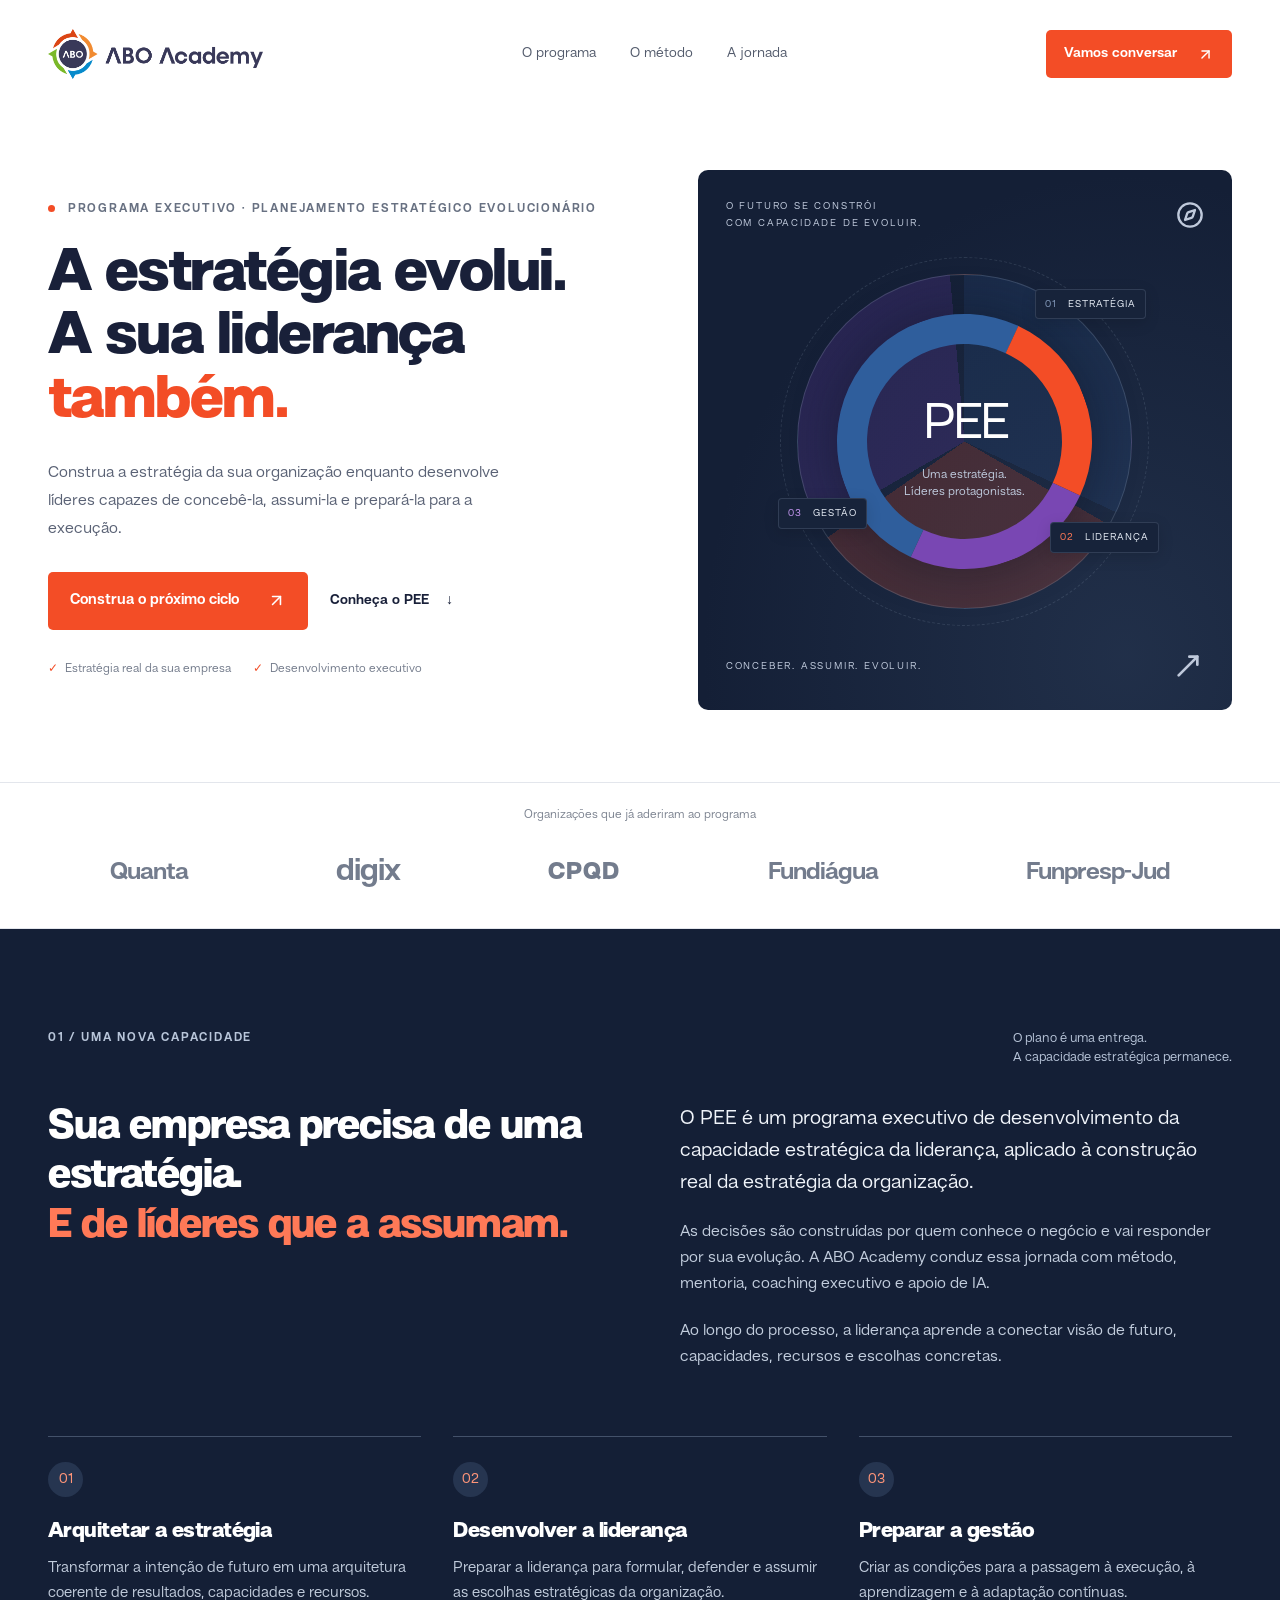
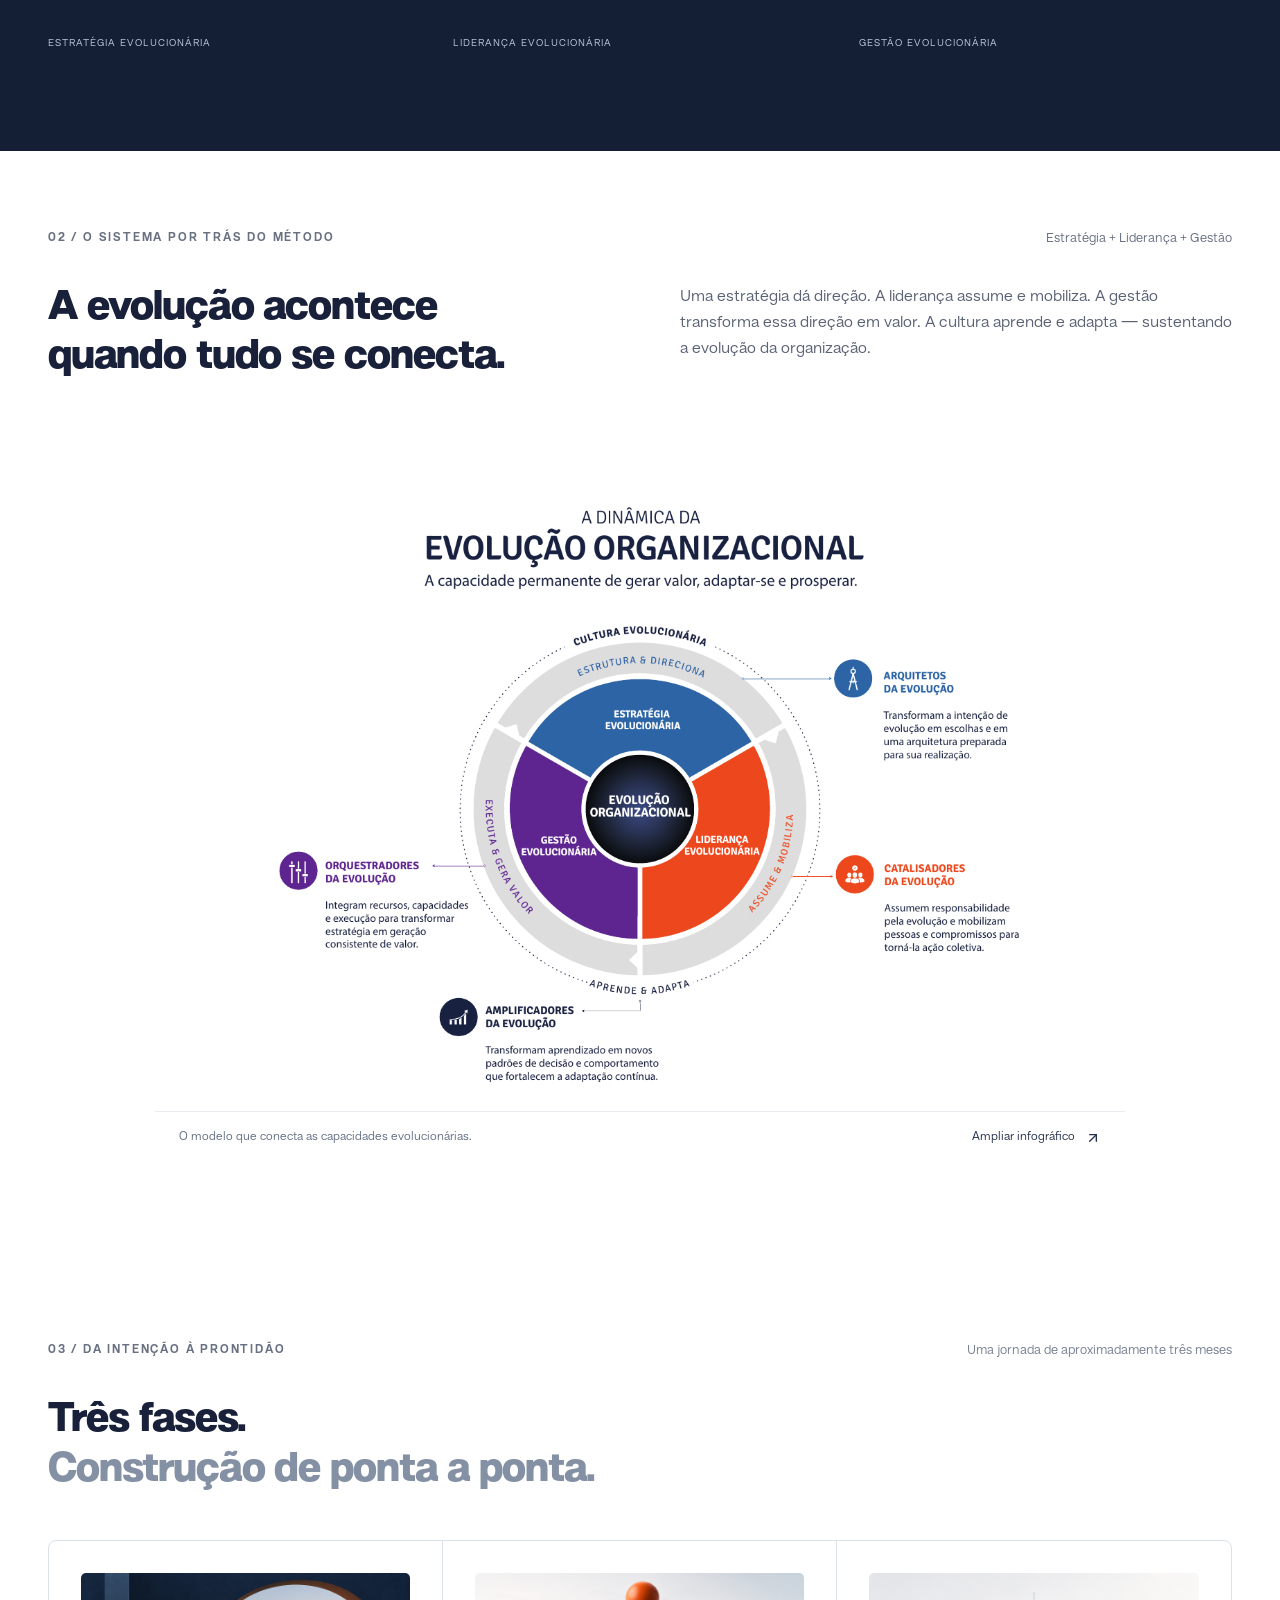
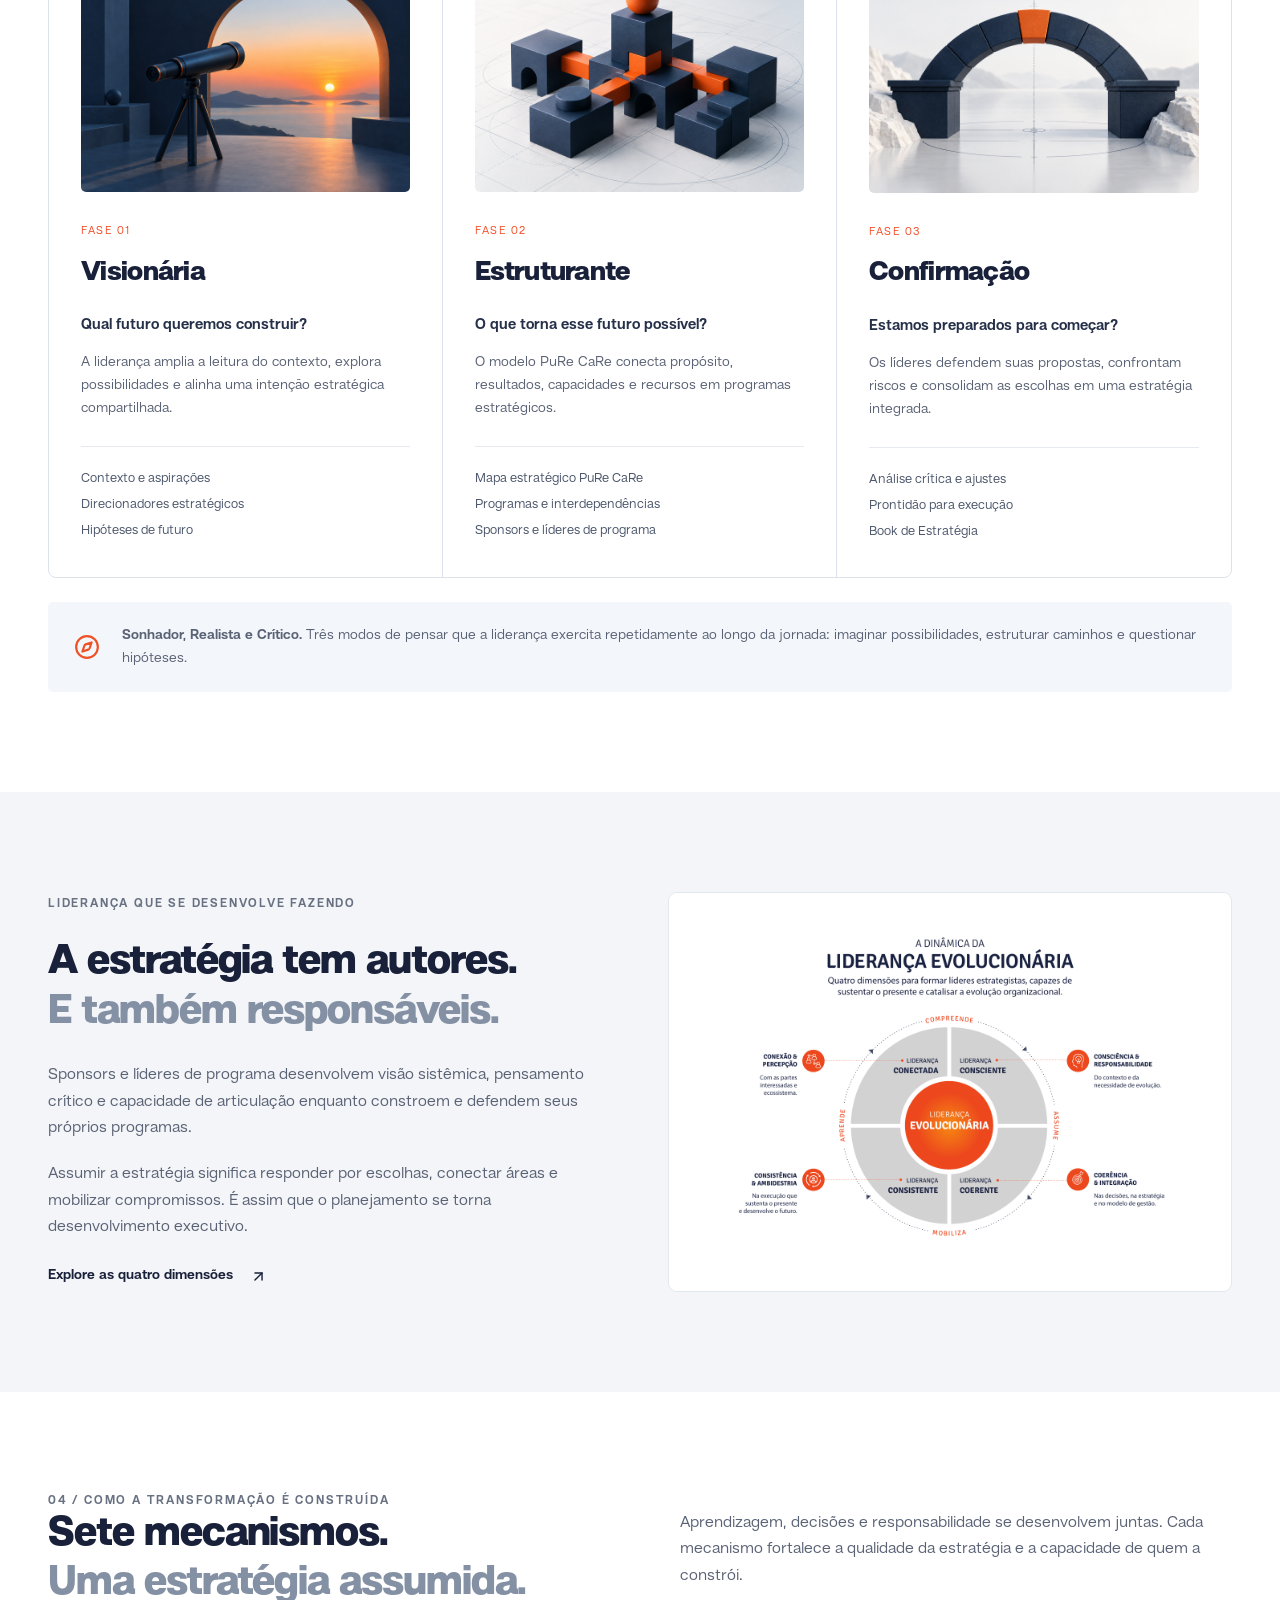
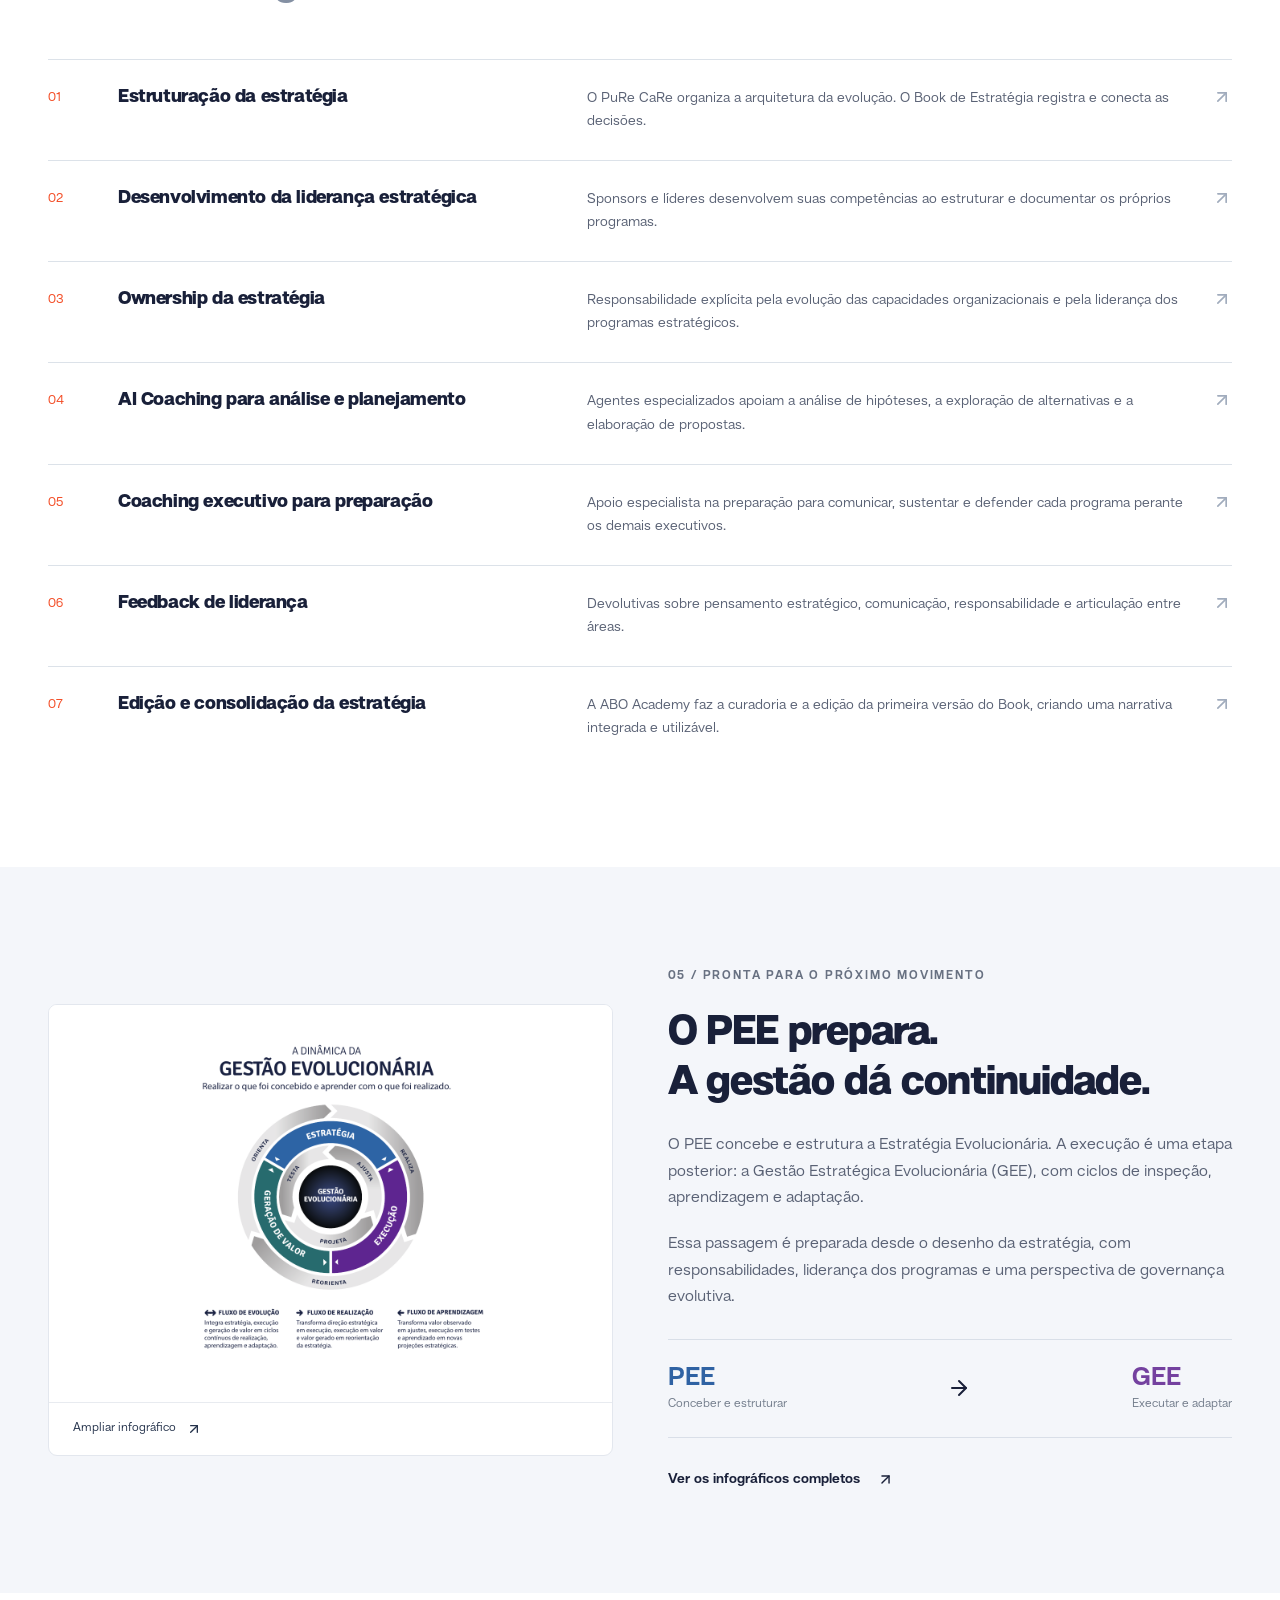
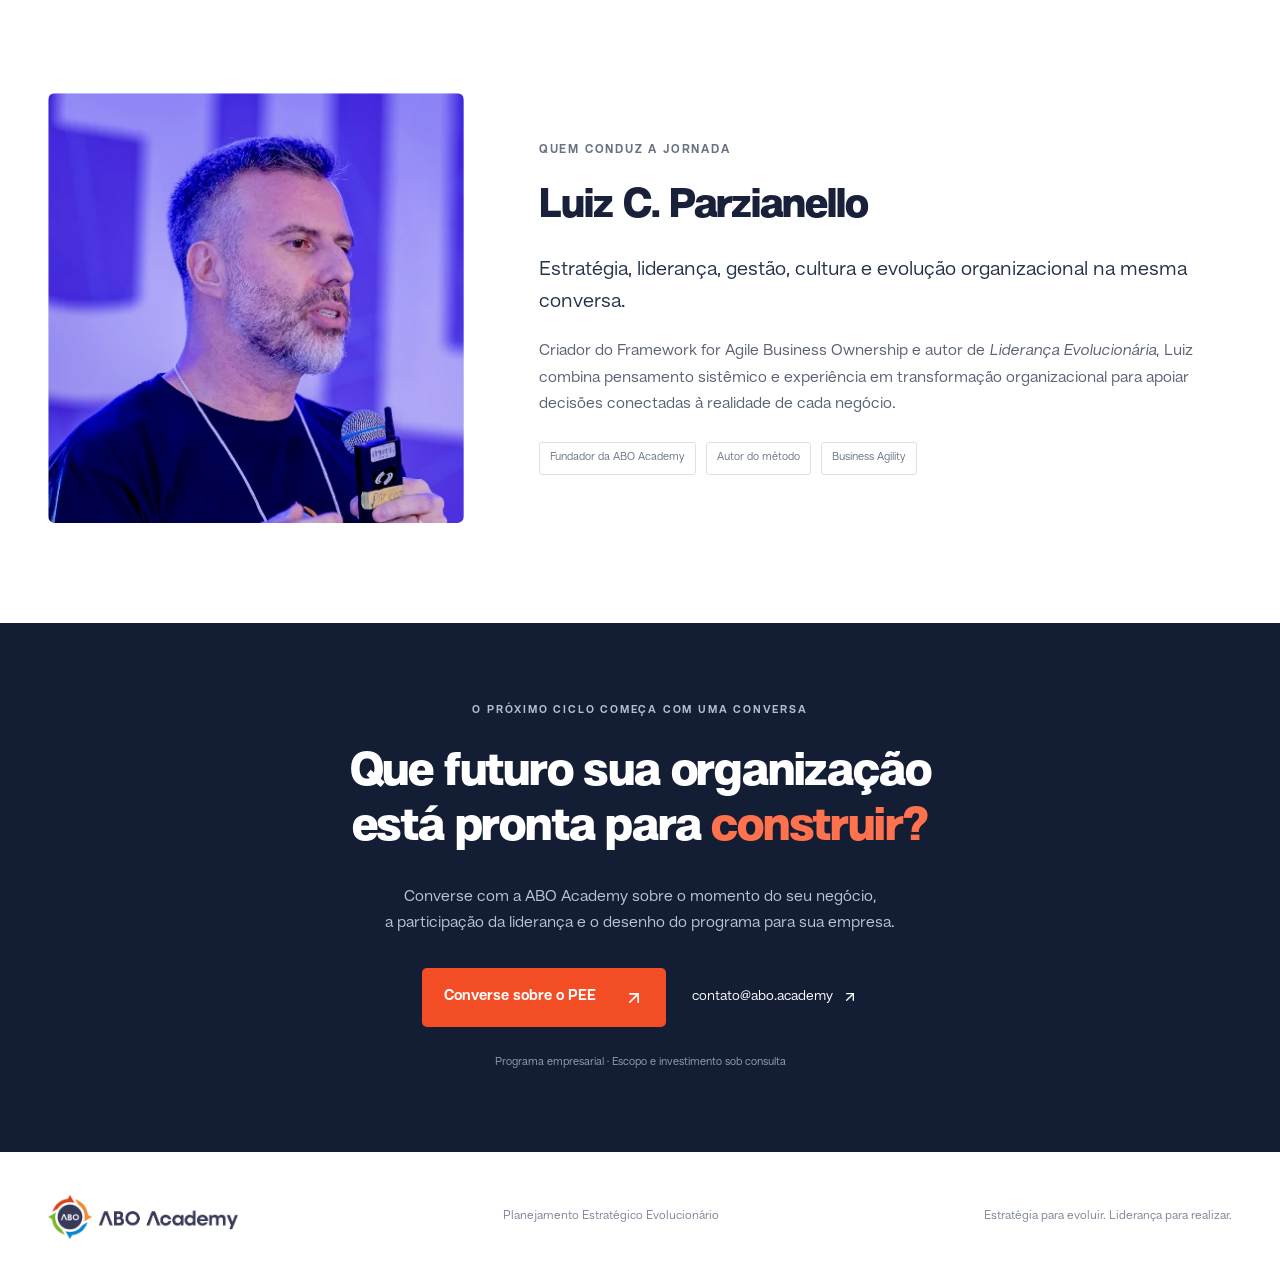
==== commit 2f690570: "Refine strategy architecture copy to reference resources" ====
--- a/index.html
+++ b/index.html
@@ -1 +1 @@
-<!doctype html><html lang="pt-BR"><head><meta charset="utf-8"><meta name="robots" content="noindex, nofollow"><meta name="viewport" content="width=device-width, initial-scale=1"><title>PEE | Planejamento Estratégico Evolucionário — ABO Academy</title><meta name="description" content="Construa a estratégia da sua organização enquanto desenvolve líderes capazes de concebê-la, assumi-la e prepará-la para a execução."><link rel="stylesheet" href="./styles.css"></head><body><link rel="preload" as="image" href="./public/logo-abo.png"/><main><header class="header"><a class="brand" href="#inicio" aria-label="ABO Academy início"><img src="./public/logo-abo.png" alt="ABO Academy" width="1698" height="391"/></a><nav aria-label="Principal"><a href="#programa">O programa</a><a href="#metodo">O método</a><a href="#jornada">A jornada</a></nav><a class="button small" href="#conversa">Vamos conversar <svg xmlns="http://www.w3.org/2000/svg" width="17" height="17" viewBox="0 0 24 24" fill="none" stroke="currentColor" stroke-width="2" stroke-linecap="round" stroke-linejoin="round" class="lucide lucide-arrow-up-right" aria-hidden="true"><path d="M7 7h10v10"></path><path d="M7 17 17 7"></path></svg></a></header><section class="hero wrap" id="inicio"><div class="hero-copy"><div class="eyebrow"><span></span> PROGRAMA EXECUTIVO · PLANEJAMENTO ESTRATÉGICO EVOLUCIONÁRIO</div><h1>A estratégia evolui.<br/>A sua liderança<br/><em>também.</em></h1><p class="hero-description">Construa a estratégia da sua organização enquanto desenvolve líderes capazes de concebê-la, assumi-la e prepará-la para a execução.</p><a class="button" href="#conversa">Construa o próximo ciclo <svg xmlns="http://www.w3.org/2000/svg" width="19" height="19" viewBox="0 0 24 24" fill="none" stroke="currentColor" stroke-width="2" stroke-linecap="round" stroke-linejoin="round" class="lucide lucide-arrow-up-right" aria-hidden="true"><path d="M7 7h10v10"></path><path d="M7 17 17 7"></path></svg></a><a class="text-link" href="#programa">Conheça o PEE <span>↓</span></a><div class="hero-meta"><span>Estratégia real da sua empresa</span><span>Desenvolvimento executivo</span></div></div><div class="hero-visual"><div class="visual-top"><span>O FUTURO SE CONSTRÓI<br/>COM CAPACIDADE DE EVOLUIR.</span><svg xmlns="http://www.w3.org/2000/svg" width="28" height="28" viewBox="0 0 24 24" fill="none" stroke="currentColor" stroke-width="2" stroke-linecap="round" stroke-linejoin="round" class="lucide lucide-compass" aria-hidden="true"><circle cx="12" cy="12" r="10"></circle><path d="m16.24 7.76-1.804 5.411a2 2 0 0 1-1.265 1.265L7.76 16.24l1.804-5.411a2 2 0 0 1 1.265-1.265z"></path></svg></div><div class="orbit"><div class="orbit-middle"><div class="orbit-core"><span>PEE</span><p>Uma estratégia.<br/>Líderes protagonistas.</p></div></div><div class="orbit-label label-one">01 <b>ESTRATÉGIA</b></div><div class="orbit-label label-two">02 <b>LIDERANÇA</b></div><div class="orbit-label label-three">03 <b>GESTÃO</b></div></div><div class="visual-bottom"><span>CONCEBER. ASSUMIR. EVOLUIR.</span><svg xmlns="http://www.w3.org/2000/svg" width="32" height="32" viewBox="0 0 24 24" fill="none" stroke="currentColor" stroke-width="2" stroke-linecap="round" stroke-linejoin="round" class="lucide lucide-move-up-right" aria-hidden="true"><path d="M13 5H19V11"></path><path d="M19 5L5 19"></path></svg></div></div></section><div class="proof wrap"><span>Organizações que já aderiram ao programa</span><div><b>Quanta</b><b>digix</b><b>CPQD</b><b>Fundiágua</b><b>Funpresp-Jud</b></div></div><section class="section program-section" id="programa"><div class="wrap"><div class="section-top"><p class="eyebrow">01 / UMA NOVA CAPACIDADE</p><p>O plano é uma entrega.<br/>A capacidade estratégica permanece.</p></div><div class="split"><h2>Sua empresa precisa de uma estratégia.<br/><em>E de líderes que a assumam.</em></h2><div><p class="large">O PEE é um programa executivo de desenvolvimento da capacidade estratégica da liderança, aplicado à construção real da estratégia da organização.</p><p>As decisões são construídas por quem conhece o negócio e vai responder por sua evolução. A ABO Academy conduz essa jornada com método, mentoria, coaching executivo e apoio de IA.</p><p>Ao longo do processo, a liderança aprende a conectar visão de futuro, capacidades, recursos e escolhas concretas.</p></div></div><div class="acts"><article><span class="number blue">01</span><h3>Arquitetar a estratégia</h3><p>Transformar a intenção de futuro em uma arquitetura coerente de resultados, capacidades e programas.</p><small>ESTRATÉGIA EVOLUCIONÁRIA</small></article><article><span class="number orange">02</span><h3>Desenvolver a liderança</h3><p>Preparar a liderança para formular, defender e assumir as escolhas estratégicas da organização.</p><small>LIDERANÇA EVOLUCIONÁRIA</small></article><article><span class="number purple">03</span><h3>Preparar a gestão</h3><p>Criar as condições para a passagem à execução, à aprendizagem e à adaptação contínuas.</p><small>GESTÃO EVOLUCIONÁRIA</small></article></div></div></section><section class="system-section" id="metodo"><div class="wrap"><div class="section-top"><p class="eyebrow">02 / O SISTEMA POR TRÁS DO MÉTODO</p><span>Estratégia + Liderança + Gestão</span></div><div class="split system-intro"><h2>A evolução acontece<br/>quando tudo se conecta.</h2><p>Uma estratégia dá direção. A liderança assume e mobiliza. A gestão transforma essa direção em valor. A cultura aprende e adapta — sustentando a evolução da organização.</p></div><figure class="diagram"><img width="1400" height="990" src="./public/evolucao.png" alt="Dinâmica da evolução organizacional: estratégia estrutura e direciona, liderança assume e mobiliza, gestão executa e gera valor, e cultura aprende e adapta." loading="lazy"/><figcaption><span>O modelo que conecta as capacidades evolucionárias.</span><a href="./public/evolucao.png" target="_blank" rel="noreferrer">Ampliar infográfico <svg xmlns="http://www.w3.org/2000/svg" width="16" height="16" viewBox="0 0 24 24" fill="none" stroke="currentColor" stroke-width="2" stroke-linecap="round" stroke-linejoin="round" class="lucide lucide-arrow-up-right" aria-hidden="true"><path d="M7 7h10v10"></path><path d="M7 17 17 7"></path></svg></a></figcaption></figure></div></section><section class="section wrap" id="jornada"><div class="section-top"><p class="eyebrow">03 / DA INTENÇÃO À PRONTIDÃO</p><span>Uma jornada de aproximadamente três meses</span></div><h2>Três fases.<br/><em>Construção de ponta a ponta.</em></h2><div class="journey"><article><img class="phase-image" src="./public/visionaria.png" alt="Luneta voltada para um horizonte laranja, representando a visão de futuro." width="1536" height="1024" loading="lazy"/><span>FASE 01</span><h3>Visionária</h3><p class="question">Qual futuro queremos construir?</p><p>A liderança amplia a leitura do contexto, explora possibilidades e alinha uma intenção estratégica compartilhada.</p><div>Contexto e aspirações<br/>Direcionadores estratégicos<br/>Hipóteses de futuro</div></article><article><img class="phase-image" src="./public/estruturante.png" alt="Blocos arquitetônicos conectados, representando a estruturação de capacidades e programas." width="1536" height="1024" loading="lazy"/><span>FASE 02</span><h3>Estruturante</h3><p class="question">O que torna esse futuro possível?</p><p>O modelo PuRe CaRe conecta propósito, resultados, capacidades e recursos em programas estratégicos.</p><div>Mapa estratégico PuRe CaRe<br/>Programas e interdependências<br/>Sponsors e líderes de programa</div></article><article><img class="phase-image" src="./public/confirmacao.png" alt="Ponte estruturada com peça de conexão laranja, representando coerência e prontidão para avançar." width="1536" height="1024" loading="lazy"/><span>FASE 03</span><h3>Confirmação</h3><p class="question">Estamos preparados para começar?</p><p>Os líderes defendem suas propostas, confrontam riscos e consolidam as escolhas em uma estratégia integrada.</p><div>Análise crítica e ajustes<br/>Prontidão para execução<br/>Book de Estratégia</div></article></div><div class="note"><svg xmlns="http://www.w3.org/2000/svg" width="26" height="26" viewBox="0 0 24 24" fill="none" stroke="currentColor" stroke-width="2" stroke-linecap="round" stroke-linejoin="round" class="lucide lucide-compass" aria-hidden="true"><circle cx="12" cy="12" r="10"></circle><path d="m16.24 7.76-1.804 5.411a2 2 0 0 1-1.265 1.265L7.76 16.24l1.804-5.411a2 2 0 0 1 1.265-1.265z"></path></svg><p><b>Sonhador, Realista e Crítico.</b> Três modos de pensar que a liderança exercita repetidamente ao longo da jornada: imaginar possibilidades, estruturar caminhos e questionar hipóteses.</p></div></section><section class="leadership section"><div class="wrap split"><div><p class="eyebrow">LIDERANÇA QUE SE DESENVOLVE FAZENDO</p><h2>A estratégia tem autores.<br/><em>E também responsáveis.</em></h2><p>Sponsors e líderes de programa desenvolvem visão sistêmica, pensamento crítico e capacidade de articulação enquanto constroem e defendem seus próprios programas.</p><p>Assumir a estratégia significa responder por escolhas, conectar áreas e mobilizar compromissos. É assim que o planejamento se torna desenvolvimento executivo.</p><a class="text-link" href="./public/lideranca.png" target="_blank" rel="noreferrer">Explore as quatro dimensões <svg xmlns="http://www.w3.org/2000/svg" width="17" height="17" viewBox="0 0 24 24" fill="none" stroke="currentColor" stroke-width="2" stroke-linecap="round" stroke-linejoin="round" class="lucide lucide-arrow-up-right" aria-hidden="true"><path d="M7 7h10v10"></path><path d="M7 17 17 7"></path></svg></a></div><figure class="diagram compact"><img width="1400" height="990" src="./public/lideranca.png" alt="Liderança evolucionária em quatro dimensões: conectada, consciente, coerente e consistente." loading="lazy"/></figure></div></section><section class="section wrap"><p class="eyebrow">04 / COMO A TRANSFORMAÇÃO É CONSTRUÍDA</p><div class="split"><h2>Sete mecanismos.<br/><em>Uma estratégia assumida.</em></h2><p>Aprendizagem, decisões e responsabilidade se desenvolvem juntas. Cada mecanismo fortalece a qualidade da estratégia e a capacidade de quem a constrói.</p></div><div class="mechanisms"><article><span>01</span><h3>Estruturação da estratégia</h3><p>O PuRe CaRe organiza a arquitetura da evolução. O Book de Estratégia registra e conecta as decisões.</p><svg xmlns="http://www.w3.org/2000/svg" width="20" height="20" viewBox="0 0 24 24" fill="none" stroke="currentColor" stroke-width="2" stroke-linecap="round" stroke-linejoin="round" class="lucide lucide-arrow-up-right" aria-hidden="true"><path d="M7 7h10v10"></path><path d="M7 17 17 7"></path></svg></article><article><span>02</span><h3>Desenvolvimento da liderança estratégica</h3><p>Sponsors e líderes desenvolvem suas competências ao estruturar e documentar os próprios programas.</p><svg xmlns="http://www.w3.org/2000/svg" width="20" height="20" viewBox="0 0 24 24" fill="none" stroke="currentColor" stroke-width="2" stroke-linecap="round" stroke-linejoin="round" class="lucide lucide-arrow-up-right" aria-hidden="true"><path d="M7 7h10v10"></path><path d="M7 17 17 7"></path></svg></article><article><span>03</span><h3>Ownership da estratégia</h3><p>Responsabilidade explícita pela evolução das capacidades organizacionais e pela liderança dos programas estratégicos.</p><svg xmlns="http://www.w3.org/2000/svg" width="20" height="20" viewBox="0 0 24 24" fill="none" stroke="currentColor" stroke-width="2" stroke-linecap="round" stroke-linejoin="round" class="lucide lucide-arrow-up-right" aria-hidden="true"><path d="M7 7h10v10"></path><path d="M7 17 17 7"></path></svg></article><article><span>04</span><h3>AI Coaching para análise e planejamento</h3><p>Agentes especializados apoiam a análise de hipóteses, a exploração de alternativas e a elaboração de propostas.</p><svg xmlns="http://www.w3.org/2000/svg" width="20" height="20" viewBox="0 0 24 24" fill="none" stroke="currentColor" stroke-width="2" stroke-linecap="round" stroke-linejoin="round" class="lucide lucide-arrow-up-right" aria-hidden="true"><path d="M7 7h10v10"></path><path d="M7 17 17 7"></path></svg></article><article><span>05</span><h3>Coaching executivo para preparação</h3><p>Apoio especialista na preparação para comunicar, sustentar e defender cada programa perante os demais executivos.</p><svg xmlns="http://www.w3.org/2000/svg" width="20" height="20" viewBox="0 0 24 24" fill="none" stroke="currentColor" stroke-width="2" stroke-linecap="round" stroke-linejoin="round" class="lucide lucide-arrow-up-right" aria-hidden="true"><path d="M7 7h10v10"></path><path d="M7 17 17 7"></path></svg></article><article><span>06</span><h3>Feedback de liderança</h3><p>Devolutivas sobre pensamento estratégico, comunicação, responsabilidade e articulação entre áreas.</p><svg xmlns="http://www.w3.org/2000/svg" width="20" height="20" viewBox="0 0 24 24" fill="none" stroke="currentColor" stroke-width="2" stroke-linecap="round" stroke-linejoin="round" class="lucide lucide-arrow-up-right" aria-hidden="true"><path d="M7 7h10v10"></path><path d="M7 17 17 7"></path></svg></article><article><span>07</span><h3>Edição e consolidação da estratégia</h3><p>A ABO Academy faz a curadoria e a edição da primeira versão do Book, criando uma narrativa integrada e utilizável.</p><svg xmlns="http://www.w3.org/2000/svg" width="20" height="20" viewBox="0 0 24 24" fill="none" stroke="currentColor" stroke-width="2" stroke-linecap="round" stroke-linejoin="round" class="lucide lucide-arrow-up-right" aria-hidden="true"><path d="M7 7h10v10"></path><path d="M7 17 17 7"></path></svg></article></div></section><section class="transition section"><div class="wrap split"><figure class="diagram compact"><img width="1400" height="990" src="./public/gestao.png" alt="Gestão evolucionária integra estratégia, execução e geração de valor em fluxos de realização e aprendizagem." loading="lazy"/><figcaption><a href="./public/gestao.png" target="_blank" rel="noreferrer">Ampliar infográfico <svg xmlns="http://www.w3.org/2000/svg" width="16" height="16" viewBox="0 0 24 24" fill="none" stroke="currentColor" stroke-width="2" stroke-linecap="round" stroke-linejoin="round" class="lucide lucide-arrow-up-right" aria-hidden="true"><path d="M7 7h10v10"></path><path d="M7 17 17 7"></path></svg></a></figcaption></figure><div><p class="eyebrow">05 / PRONTA PARA O PRÓXIMO MOVIMENTO</p><h2>O PEE prepara.<br/>A gestão dá continuidade.</h2><p>O PEE concebe e estrutura a Estratégia Evolucionária. A execução é uma etapa posterior: a Gestão Estratégica Evolucionária (GEE), com ciclos de inspeção, aprendizagem e adaptação.</p><p>Essa passagem é preparada desde o desenho da estratégia, com responsabilidades, liderança dos programas e uma perspectiva de governança evolutiva.</p><div class="handoff"><span><b>PEE</b>Conceber e estruturar</span><svg xmlns="http://www.w3.org/2000/svg" width="24" height="24" viewBox="0 0 24 24" fill="none" stroke="currentColor" stroke-width="2" stroke-linecap="round" stroke-linejoin="round" class="lucide lucide-arrow-right" aria-hidden="true"><path d="M5 12h14"></path><path d="m12 5 7 7-7 7"></path></svg><span><b>GEE</b>Executar e adaptar</span></div><a class="text-link" href="./public/infograficos-pee.pdf" target="_blank" rel="noreferrer">Ver os infográficos completos <svg xmlns="http://www.w3.org/2000/svg" width="17" height="17" viewBox="0 0 24 24" fill="none" stroke="currentColor" stroke-width="2" stroke-linecap="round" stroke-linejoin="round" class="lucide lucide-arrow-up-right" aria-hidden="true"><path d="M7 7h10v10"></path><path d="M7 17 17 7"></path></svg></a></div></div></section><section class="author section wrap"><div class="portrait"><img width="420" height="750" src="./public/luiz.webp" alt="Luiz C. Parzianello, autor do método e fundador da ABO Academy" loading="lazy"/></div><div><p class="eyebrow">QUEM CONDUZ A JORNADA</p><h2>Luiz C. Parzianello</h2><p class="large">Estratégia, liderança, gestão, cultura e evolução organizacional na mesma conversa.</p><p>Criador do Framework for Agile Business Ownership e autor de <i>Liderança Evolucionária</i>, Luiz combina pensamento sistêmico e experiência em transformação organizacional para apoiar decisões conectadas à realidade de cada negócio.</p><div class="credentials"><span>Fundador da ABO Academy</span><span>Autor do método</span><span>Business Agility</span></div></div></section><section class="contact" id="conversa"><div class="wrap"><p class="eyebrow">O PRÓXIMO CICLO COMEÇA COM UMA CONVERSA</p><h2>Que futuro sua organização<br/>está pronta para <em>construir?</em></h2><p>Converse com a ABO Academy sobre o momento do seu negócio,<br class="desktop"/> a participação da liderança e o desenho do programa para sua empresa.</p><a class="button" href="https://wa.me/555133320963?text=Ol%C3%A1!%20Quero%20conversar%20sobre%20o%20PEE%20para%20minha%20organiza%C3%A7%C3%A3o." target="_blank" rel="noreferrer">Converse sobre o PEE <svg xmlns="http://www.w3.org/2000/svg" width="20" height="20" viewBox="0 0 24 24" fill="none" stroke="currentColor" stroke-width="2" stroke-linecap="round" stroke-linejoin="round" class="lucide lucide-arrow-up-right" aria-hidden="true"><path d="M7 7h10v10"></path><path d="M7 17 17 7"></path></svg></a><a class="contact-email" href="mailto:contato@abo.academy?subject=Planejamento%20Estrat%C3%A9gico%20Evolucion%C3%A1rio">contato@abo.academy <svg xmlns="http://www.w3.org/2000/svg" width="16" height="16" viewBox="0 0 24 24" fill="none" stroke="currentColor" stroke-width="2" stroke-linecap="round" stroke-linejoin="round" class="lucide lucide-arrow-up-right" aria-hidden="true"><path d="M7 7h10v10"></path><path d="M7 17 17 7"></path></svg></a><span class="contact-note">Programa empresarial · Escopo e investimento sob consulta</span></div></section><footer class="wrap"><a class="brand" href="#inicio"><img src="./public/logo-abo.png" alt="ABO Academy" width="1698" height="391"/></a><p>Planejamento Estratégico Evolucionário</p><span>Estratégia para evoluir. Liderança para realizar.</span></footer></main></body></html>+<!doctype html><html lang="pt-BR"><head><meta charset="utf-8"><meta name="robots" content="noindex, nofollow"><meta name="viewport" content="width=device-width, initial-scale=1"><title>PEE | Planejamento Estratégico Evolucionário — ABO Academy</title><meta name="description" content="Construa a estratégia da sua organização enquanto desenvolve líderes capazes de concebê-la, assumi-la e prepará-la para a execução."><link rel="stylesheet" href="./styles.css"></head><body><link rel="preload" as="image" href="./public/logo-abo.png"/><main><header class="header"><a class="brand" href="#inicio" aria-label="ABO Academy início"><img src="./public/logo-abo.png" alt="ABO Academy" width="1698" height="391"/></a><nav aria-label="Principal"><a href="#programa">O programa</a><a href="#metodo">O método</a><a href="#jornada">A jornada</a></nav><a class="button small" href="#conversa">Vamos conversar <svg xmlns="http://www.w3.org/2000/svg" width="17" height="17" viewBox="0 0 24 24" fill="none" stroke="currentColor" stroke-width="2" stroke-linecap="round" stroke-linejoin="round" class="lucide lucide-arrow-up-right" aria-hidden="true"><path d="M7 7h10v10"></path><path d="M7 17 17 7"></path></svg></a></header><section class="hero wrap" id="inicio"><div class="hero-copy"><div class="eyebrow"><span></span> PROGRAMA EXECUTIVO · PLANEJAMENTO ESTRATÉGICO EVOLUCIONÁRIO</div><h1>A estratégia evolui.<br/>A sua liderança<br/><em>também.</em></h1><p class="hero-description">Construa a estratégia da sua organização enquanto desenvolve líderes capazes de concebê-la, assumi-la e prepará-la para a execução.</p><a class="button" href="#conversa">Construa o próximo ciclo <svg xmlns="http://www.w3.org/2000/svg" width="19" height="19" viewBox="0 0 24 24" fill="none" stroke="currentColor" stroke-width="2" stroke-linecap="round" stroke-linejoin="round" class="lucide lucide-arrow-up-right" aria-hidden="true"><path d="M7 7h10v10"></path><path d="M7 17 17 7"></path></svg></a><a class="text-link" href="#programa">Conheça o PEE <span>↓</span></a><div class="hero-meta"><span>Estratégia real da sua empresa</span><span>Desenvolvimento executivo</span></div></div><div class="hero-visual"><div class="visual-top"><span>O FUTURO SE CONSTRÓI<br/>COM CAPACIDADE DE EVOLUIR.</span><svg xmlns="http://www.w3.org/2000/svg" width="28" height="28" viewBox="0 0 24 24" fill="none" stroke="currentColor" stroke-width="2" stroke-linecap="round" stroke-linejoin="round" class="lucide lucide-compass" aria-hidden="true"><circle cx="12" cy="12" r="10"></circle><path d="m16.24 7.76-1.804 5.411a2 2 0 0 1-1.265 1.265L7.76 16.24l1.804-5.411a2 2 0 0 1 1.265-1.265z"></path></svg></div><div class="orbit"><div class="orbit-middle"><div class="orbit-core"><span>PEE</span><p>Uma estratégia.<br/>Líderes protagonistas.</p></div></div><div class="orbit-label label-one">01 <b>ESTRATÉGIA</b></div><div class="orbit-label label-two">02 <b>LIDERANÇA</b></div><div class="orbit-label label-three">03 <b>GESTÃO</b></div></div><div class="visual-bottom"><span>CONCEBER. ASSUMIR. EVOLUIR.</span><svg xmlns="http://www.w3.org/2000/svg" width="32" height="32" viewBox="0 0 24 24" fill="none" stroke="currentColor" stroke-width="2" stroke-linecap="round" stroke-linejoin="round" class="lucide lucide-move-up-right" aria-hidden="true"><path d="M13 5H19V11"></path><path d="M19 5L5 19"></path></svg></div></div></section><div class="proof wrap"><span>Organizações que já aderiram ao programa</span><div><b>Quanta</b><b>digix</b><b>CPQD</b><b>Fundiágua</b><b>Funpresp-Jud</b></div></div><section class="section program-section" id="programa"><div class="wrap"><div class="section-top"><p class="eyebrow">01 / UMA NOVA CAPACIDADE</p><p>O plano é uma entrega.<br/>A capacidade estratégica permanece.</p></div><div class="split"><h2>Sua empresa precisa de uma estratégia.<br/><em>E de líderes que a assumam.</em></h2><div><p class="large">O PEE é um programa executivo de desenvolvimento da capacidade estratégica da liderança, aplicado à construção real da estratégia da organização.</p><p>As decisões são construídas por quem conhece o negócio e vai responder por sua evolução. A ABO Academy conduz essa jornada com método, mentoria, coaching executivo e apoio de IA.</p><p>Ao longo do processo, a liderança aprende a conectar visão de futuro, capacidades, recursos e escolhas concretas.</p></div></div><div class="acts"><article><span class="number blue">01</span><h3>Arquitetar a estratégia</h3><p>Transformar a intenção de futuro em uma arquitetura coerente de resultados, capacidades e recursos.</p><small>ESTRATÉGIA EVOLUCIONÁRIA</small></article><article><span class="number orange">02</span><h3>Desenvolver a liderança</h3><p>Preparar a liderança para formular, defender e assumir as escolhas estratégicas da organização.</p><small>LIDERANÇA EVOLUCIONÁRIA</small></article><article><span class="number purple">03</span><h3>Preparar a gestão</h3><p>Criar as condições para a passagem à execução, à aprendizagem e à adaptação contínuas.</p><small>GESTÃO EVOLUCIONÁRIA</small></article></div></div></section><section class="system-section" id="metodo"><div class="wrap"><div class="section-top"><p class="eyebrow">02 / O SISTEMA POR TRÁS DO MÉTODO</p><span>Estratégia + Liderança + Gestão</span></div><div class="split system-intro"><h2>A evolução acontece<br/>quando tudo se conecta.</h2><p>Uma estratégia dá direção. A liderança assume e mobiliza. A gestão transforma essa direção em valor. A cultura aprende e adapta — sustentando a evolução da organização.</p></div><figure class="diagram"><img width="1400" height="990" src="./public/evolucao.png" alt="Dinâmica da evolução organizacional: estratégia estrutura e direciona, liderança assume e mobiliza, gestão executa e gera valor, e cultura aprende e adapta." loading="lazy"/><figcaption><span>O modelo que conecta as capacidades evolucionárias.</span><a href="./public/evolucao.png" target="_blank" rel="noreferrer">Ampliar infográfico <svg xmlns="http://www.w3.org/2000/svg" width="16" height="16" viewBox="0 0 24 24" fill="none" stroke="currentColor" stroke-width="2" stroke-linecap="round" stroke-linejoin="round" class="lucide lucide-arrow-up-right" aria-hidden="true"><path d="M7 7h10v10"></path><path d="M7 17 17 7"></path></svg></a></figcaption></figure></div></section><section class="section wrap" id="jornada"><div class="section-top"><p class="eyebrow">03 / DA INTENÇÃO À PRONTIDÃO</p><span>Uma jornada de aproximadamente três meses</span></div><h2>Três fases.<br/><em>Construção de ponta a ponta.</em></h2><div class="journey"><article><img class="phase-image" src="./public/visionaria.png" alt="Luneta voltada para um horizonte laranja, representando a visão de futuro." width="1536" height="1024" loading="lazy"/><span>FASE 01</span><h3>Visionária</h3><p class="question">Qual futuro queremos construir?</p><p>A liderança amplia a leitura do contexto, explora possibilidades e alinha uma intenção estratégica compartilhada.</p><div>Contexto e aspirações<br/>Direcionadores estratégicos<br/>Hipóteses de futuro</div></article><article><img class="phase-image" src="./public/estruturante.png" alt="Blocos arquitetônicos conectados, representando a estruturação de capacidades e programas." width="1536" height="1024" loading="lazy"/><span>FASE 02</span><h3>Estruturante</h3><p class="question">O que torna esse futuro possível?</p><p>O modelo PuRe CaRe conecta propósito, resultados, capacidades e recursos em programas estratégicos.</p><div>Mapa estratégico PuRe CaRe<br/>Programas e interdependências<br/>Sponsors e líderes de programa</div></article><article><img class="phase-image" src="./public/confirmacao.png" alt="Ponte estruturada com peça de conexão laranja, representando coerência e prontidão para avançar." width="1536" height="1024" loading="lazy"/><span>FASE 03</span><h3>Confirmação</h3><p class="question">Estamos preparados para começar?</p><p>Os líderes defendem suas propostas, confrontam riscos e consolidam as escolhas em uma estratégia integrada.</p><div>Análise crítica e ajustes<br/>Prontidão para execução<br/>Book de Estratégia</div></article></div><div class="note"><svg xmlns="http://www.w3.org/2000/svg" width="26" height="26" viewBox="0 0 24 24" fill="none" stroke="currentColor" stroke-width="2" stroke-linecap="round" stroke-linejoin="round" class="lucide lucide-compass" aria-hidden="true"><circle cx="12" cy="12" r="10"></circle><path d="m16.24 7.76-1.804 5.411a2 2 0 0 1-1.265 1.265L7.76 16.24l1.804-5.411a2 2 0 0 1 1.265-1.265z"></path></svg><p><b>Sonhador, Realista e Crítico.</b> Três modos de pensar que a liderança exercita repetidamente ao longo da jornada: imaginar possibilidades, estruturar caminhos e questionar hipóteses.</p></div></section><section class="leadership section"><div class="wrap split"><div><p class="eyebrow">LIDERANÇA QUE SE DESENVOLVE FAZENDO</p><h2>A estratégia tem autores.<br/><em>E também responsáveis.</em></h2><p>Sponsors e líderes de programa desenvolvem visão sistêmica, pensamento crítico e capacidade de articulação enquanto constroem e defendem seus próprios programas.</p><p>Assumir a estratégia significa responder por escolhas, conectar áreas e mobilizar compromissos. É assim que o planejamento se torna desenvolvimento executivo.</p><a class="text-link" href="./public/lideranca.png" target="_blank" rel="noreferrer">Explore as quatro dimensões <svg xmlns="http://www.w3.org/2000/svg" width="17" height="17" viewBox="0 0 24 24" fill="none" stroke="currentColor" stroke-width="2" stroke-linecap="round" stroke-linejoin="round" class="lucide lucide-arrow-up-right" aria-hidden="true"><path d="M7 7h10v10"></path><path d="M7 17 17 7"></path></svg></a></div><figure class="diagram compact"><img width="1400" height="990" src="./public/lideranca.png" alt="Liderança evolucionária em quatro dimensões: conectada, consciente, coerente e consistente." loading="lazy"/></figure></div></section><section class="section wrap"><p class="eyebrow">04 / COMO A TRANSFORMAÇÃO É CONSTRUÍDA</p><div class="split"><h2>Sete mecanismos.<br/><em>Uma estratégia assumida.</em></h2><p>Aprendizagem, decisões e responsabilidade se desenvolvem juntas. Cada mecanismo fortalece a qualidade da estratégia e a capacidade de quem a constrói.</p></div><div class="mechanisms"><article><span>01</span><h3>Estruturação da estratégia</h3><p>O PuRe CaRe organiza a arquitetura da evolução. O Book de Estratégia registra e conecta as decisões.</p><svg xmlns="http://www.w3.org/2000/svg" width="20" height="20" viewBox="0 0 24 24" fill="none" stroke="currentColor" stroke-width="2" stroke-linecap="round" stroke-linejoin="round" class="lucide lucide-arrow-up-right" aria-hidden="true"><path d="M7 7h10v10"></path><path d="M7 17 17 7"></path></svg></article><article><span>02</span><h3>Desenvolvimento da liderança estratégica</h3><p>Sponsors e líderes desenvolvem suas competências ao estruturar e documentar os próprios programas.</p><svg xmlns="http://www.w3.org/2000/svg" width="20" height="20" viewBox="0 0 24 24" fill="none" stroke="currentColor" stroke-width="2" stroke-linecap="round" stroke-linejoin="round" class="lucide lucide-arrow-up-right" aria-hidden="true"><path d="M7 7h10v10"></path><path d="M7 17 17 7"></path></svg></article><article><span>03</span><h3>Ownership da estratégia</h3><p>Responsabilidade explícita pela evolução das capacidades organizacionais e pela liderança dos programas estratégicos.</p><svg xmlns="http://www.w3.org/2000/svg" width="20" height="20" viewBox="0 0 24 24" fill="none" stroke="currentColor" stroke-width="2" stroke-linecap="round" stroke-linejoin="round" class="lucide lucide-arrow-up-right" aria-hidden="true"><path d="M7 7h10v10"></path><path d="M7 17 17 7"></path></svg></article><article><span>04</span><h3>AI Coaching para análise e planejamento</h3><p>Agentes especializados apoiam a análise de hipóteses, a exploração de alternativas e a elaboração de propostas.</p><svg xmlns="http://www.w3.org/2000/svg" width="20" height="20" viewBox="0 0 24 24" fill="none" stroke="currentColor" stroke-width="2" stroke-linecap="round" stroke-linejoin="round" class="lucide lucide-arrow-up-right" aria-hidden="true"><path d="M7 7h10v10"></path><path d="M7 17 17 7"></path></svg></article><article><span>05</span><h3>Coaching executivo para preparação</h3><p>Apoio especialista na preparação para comunicar, sustentar e defender cada programa perante os demais executivos.</p><svg xmlns="http://www.w3.org/2000/svg" width="20" height="20" viewBox="0 0 24 24" fill="none" stroke="currentColor" stroke-width="2" stroke-linecap="round" stroke-linejoin="round" class="lucide lucide-arrow-up-right" aria-hidden="true"><path d="M7 7h10v10"></path><path d="M7 17 17 7"></path></svg></article><article><span>06</span><h3>Feedback de liderança</h3><p>Devolutivas sobre pensamento estratégico, comunicação, responsabilidade e articulação entre áreas.</p><svg xmlns="http://www.w3.org/2000/svg" width="20" height="20" viewBox="0 0 24 24" fill="none" stroke="currentColor" stroke-width="2" stroke-linecap="round" stroke-linejoin="round" class="lucide lucide-arrow-up-right" aria-hidden="true"><path d="M7 7h10v10"></path><path d="M7 17 17 7"></path></svg></article><article><span>07</span><h3>Edição e consolidação da estratégia</h3><p>A ABO Academy faz a curadoria e a edição da primeira versão do Book, criando uma narrativa integrada e utilizável.</p><svg xmlns="http://www.w3.org/2000/svg" width="20" height="20" viewBox="0 0 24 24" fill="none" stroke="currentColor" stroke-width="2" stroke-linecap="round" stroke-linejoin="round" class="lucide lucide-arrow-up-right" aria-hidden="true"><path d="M7 7h10v10"></path><path d="M7 17 17 7"></path></svg></article></div></section><section class="transition section"><div class="wrap split"><figure class="diagram compact"><img width="1400" height="990" src="./public/gestao.png" alt="Gestão evolucionária integra estratégia, execução e geração de valor em fluxos de realização e aprendizagem." loading="lazy"/><figcaption><a href="./public/gestao.png" target="_blank" rel="noreferrer">Ampliar infográfico <svg xmlns="http://www.w3.org/2000/svg" width="16" height="16" viewBox="0 0 24 24" fill="none" stroke="currentColor" stroke-width="2" stroke-linecap="round" stroke-linejoin="round" class="lucide lucide-arrow-up-right" aria-hidden="true"><path d="M7 7h10v10"></path><path d="M7 17 17 7"></path></svg></a></figcaption></figure><div><p class="eyebrow">05 / PRONTA PARA O PRÓXIMO MOVIMENTO</p><h2>O PEE prepara.<br/>A gestão dá continuidade.</h2><p>O PEE concebe e estrutura a Estratégia Evolucionária. A execução é uma etapa posterior: a Gestão Estratégica Evolucionária (GEE), com ciclos de inspeção, aprendizagem e adaptação.</p><p>Essa passagem é preparada desde o desenho da estratégia, com responsabilidades, liderança dos programas e uma perspectiva de governança evolutiva.</p><div class="handoff"><span><b>PEE</b>Conceber e estruturar</span><svg xmlns="http://www.w3.org/2000/svg" width="24" height="24" viewBox="0 0 24 24" fill="none" stroke="currentColor" stroke-width="2" stroke-linecap="round" stroke-linejoin="round" class="lucide lucide-arrow-right" aria-hidden="true"><path d="M5 12h14"></path><path d="m12 5 7 7-7 7"></path></svg><span><b>GEE</b>Executar e adaptar</span></div><a class="text-link" href="./public/infograficos-pee.pdf" target="_blank" rel="noreferrer">Ver os infográficos completos <svg xmlns="http://www.w3.org/2000/svg" width="17" height="17" viewBox="0 0 24 24" fill="none" stroke="currentColor" stroke-width="2" stroke-linecap="round" stroke-linejoin="round" class="lucide lucide-arrow-up-right" aria-hidden="true"><path d="M7 7h10v10"></path><path d="M7 17 17 7"></path></svg></a></div></div></section><section class="author section wrap"><div class="portrait"><img width="420" height="750" src="./public/luiz.webp" alt="Luiz C. Parzianello, autor do método e fundador da ABO Academy" loading="lazy"/></div><div><p class="eyebrow">QUEM CONDUZ A JORNADA</p><h2>Luiz C. Parzianello</h2><p class="large">Estratégia, liderança, gestão, cultura e evolução organizacional na mesma conversa.</p><p>Criador do Framework for Agile Business Ownership e autor de <i>Liderança Evolucionária</i>, Luiz combina pensamento sistêmico e experiência em transformação organizacional para apoiar decisões conectadas à realidade de cada negócio.</p><div class="credentials"><span>Fundador da ABO Academy</span><span>Autor do método</span><span>Business Agility</span></div></div></section><section class="contact" id="conversa"><div class="wrap"><p class="eyebrow">O PRÓXIMO CICLO COMEÇA COM UMA CONVERSA</p><h2>Que futuro sua organização<br/>está pronta para <em>construir?</em></h2><p>Converse com a ABO Academy sobre o momento do seu negócio,<br class="desktop"/> a participação da liderança e o desenho do programa para sua empresa.</p><a class="button" href="https://wa.me/555133320963?text=Ol%C3%A1!%20Quero%20conversar%20sobre%20o%20PEE%20para%20minha%20organiza%C3%A7%C3%A3o." target="_blank" rel="noreferrer">Converse sobre o PEE <svg xmlns="http://www.w3.org/2000/svg" width="20" height="20" viewBox="0 0 24 24" fill="none" stroke="currentColor" stroke-width="2" stroke-linecap="round" stroke-linejoin="round" class="lucide lucide-arrow-up-right" aria-hidden="true"><path d="M7 7h10v10"></path><path d="M7 17 17 7"></path></svg></a><a class="contact-email" href="mailto:contato@abo.academy?subject=Planejamento%20Estrat%C3%A9gico%20Evolucion%C3%A1rio">contato@abo.academy <svg xmlns="http://www.w3.org/2000/svg" width="16" height="16" viewBox="0 0 24 24" fill="none" stroke="currentColor" stroke-width="2" stroke-linecap="round" stroke-linejoin="round" class="lucide lucide-arrow-up-right" aria-hidden="true"><path d="M7 7h10v10"></path><path d="M7 17 17 7"></path></svg></a><span class="contact-note">Programa empresarial · Escopo e investimento sob consulta</span></div></section><footer class="wrap"><a class="brand" href="#inicio"><img src="./public/logo-abo.png" alt="ABO Academy" width="1698" height="391"/></a><p>Planejamento Estratégico Evolucionário</p><span>Estratégia para evoluir. Liderança para realizar.</span></footer></main></body></html>
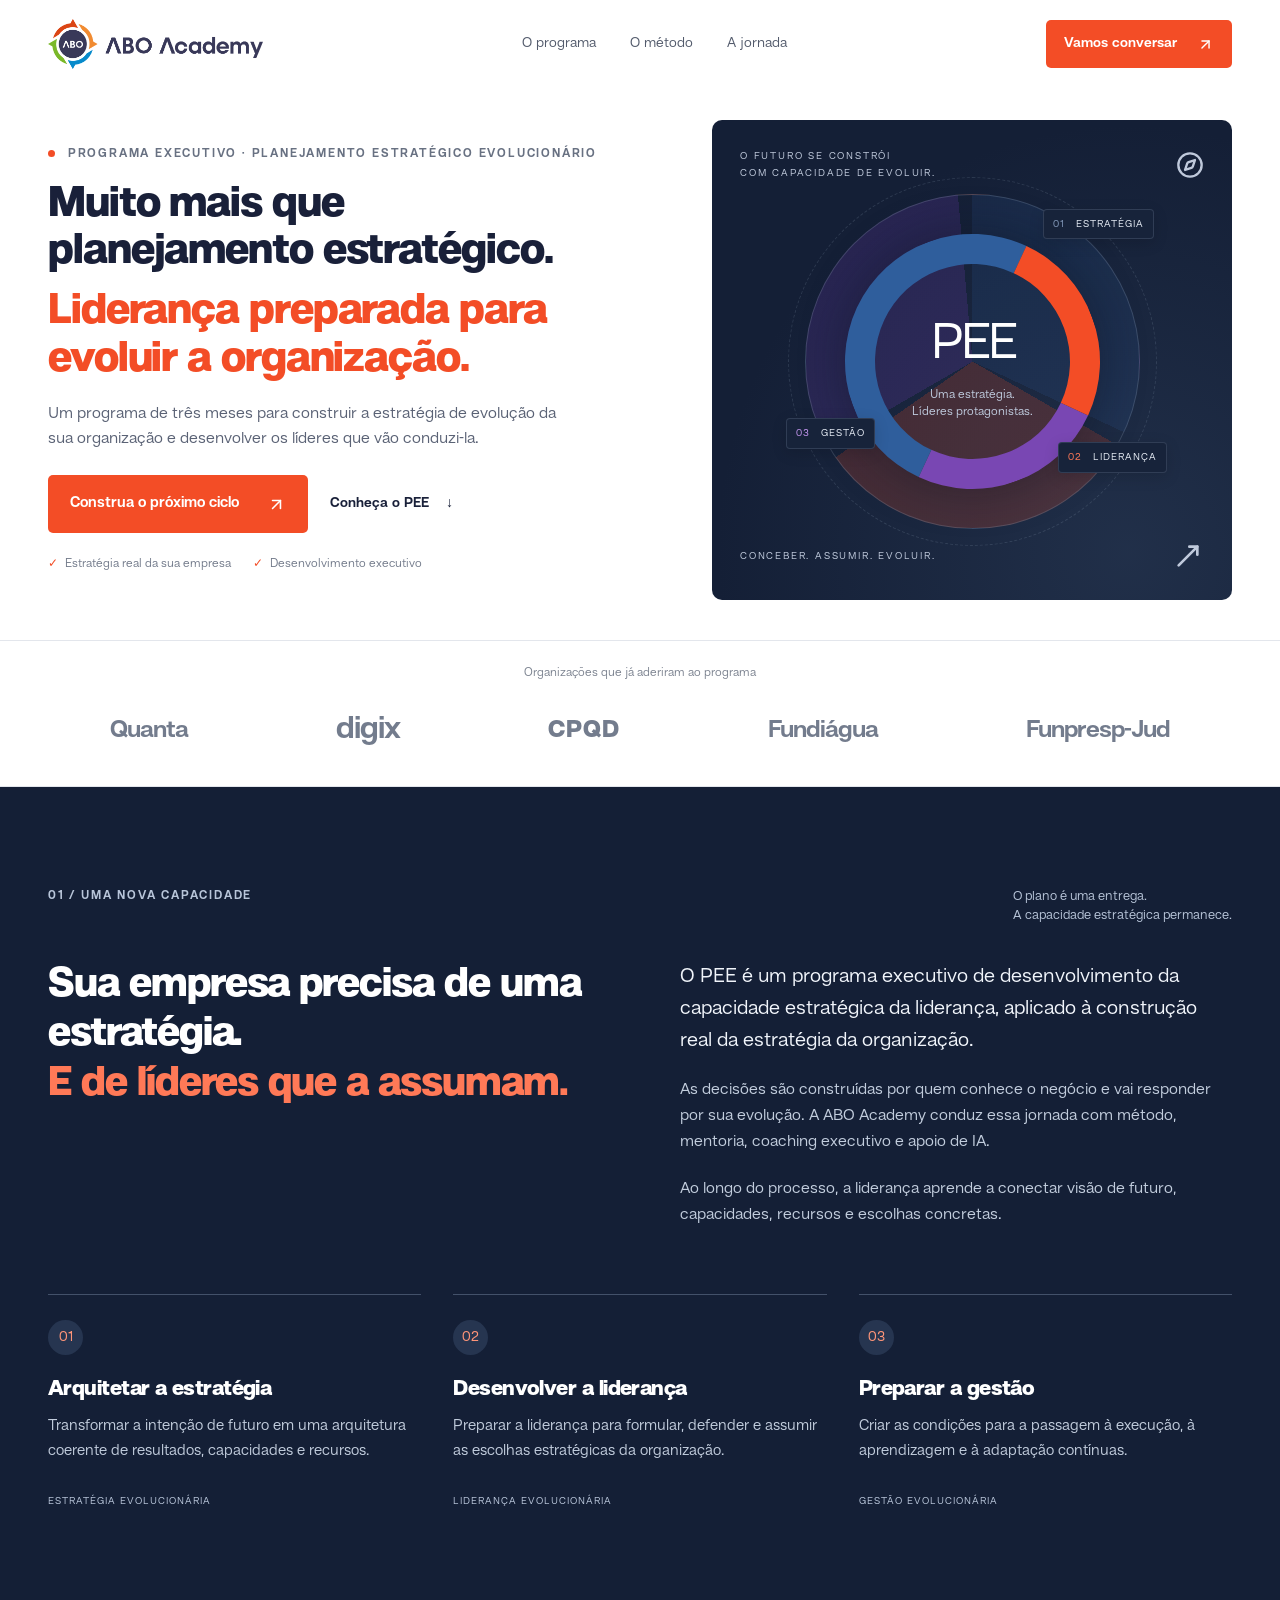
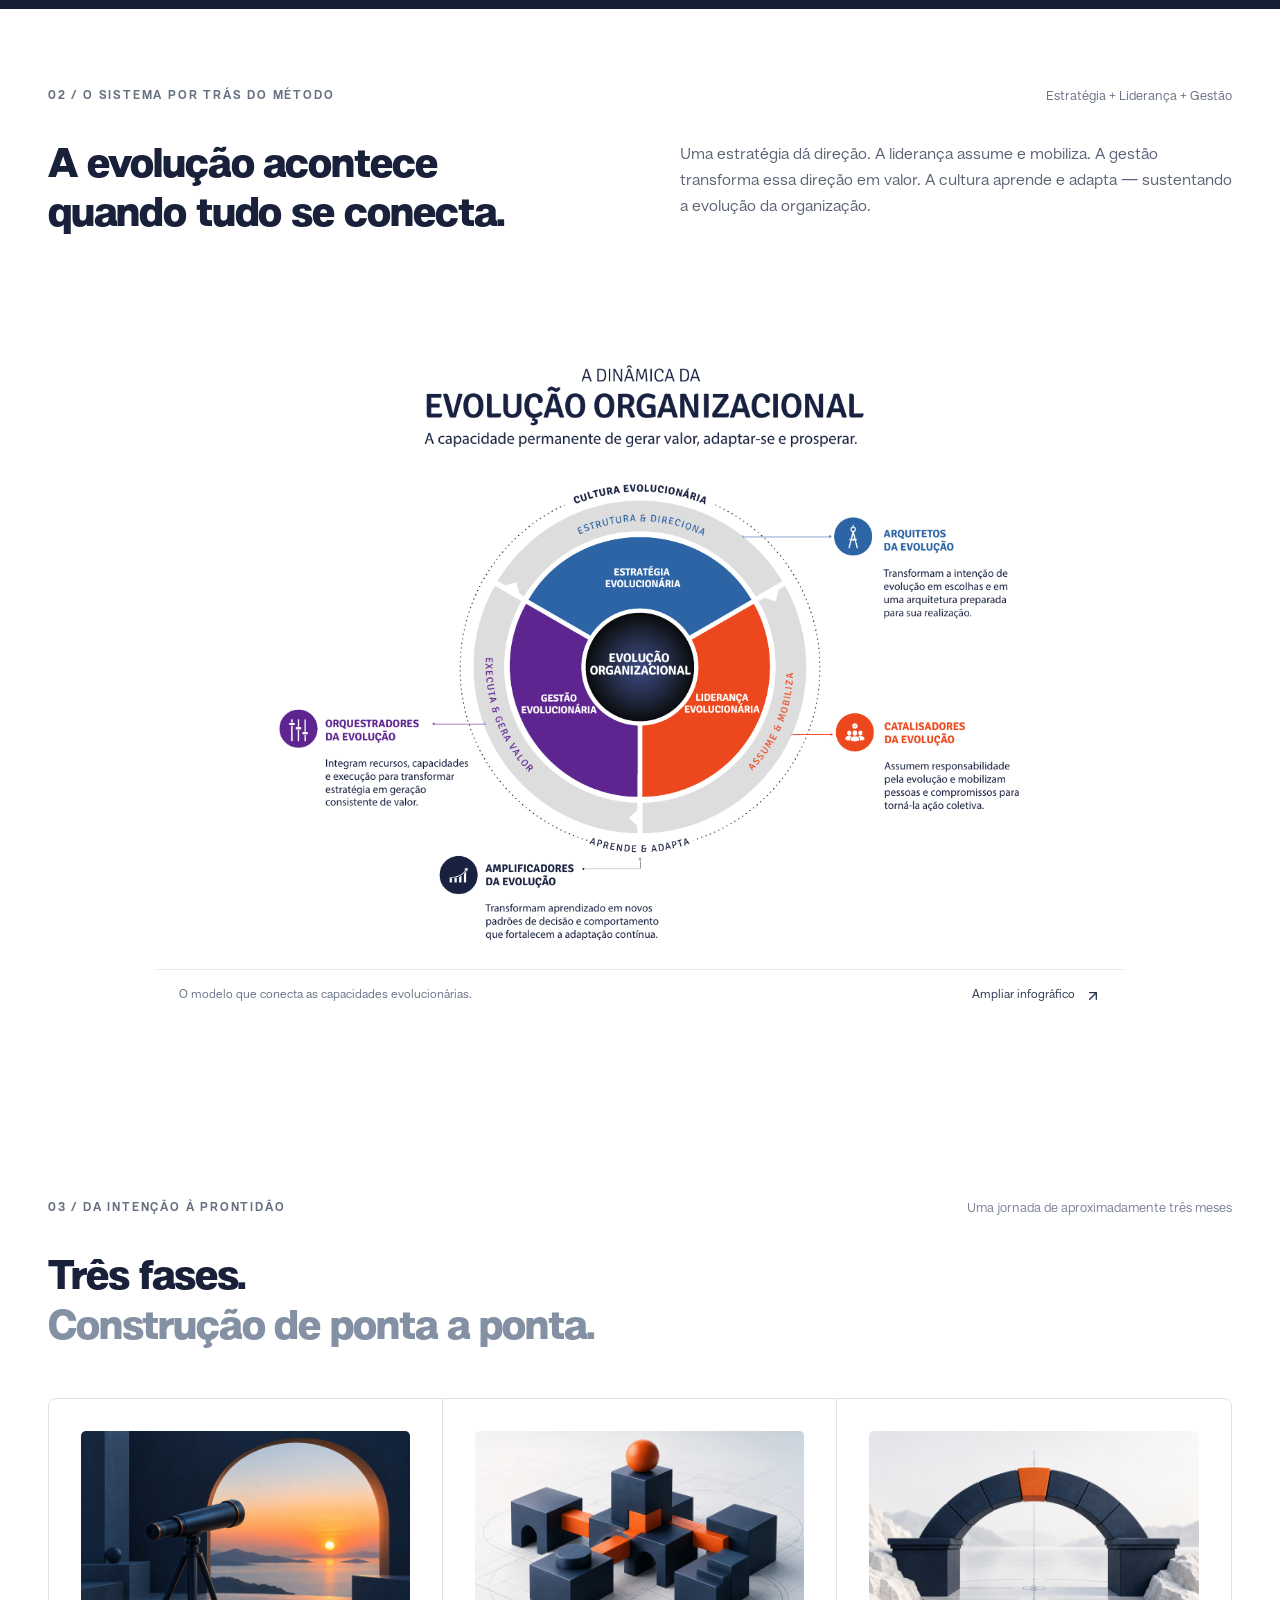
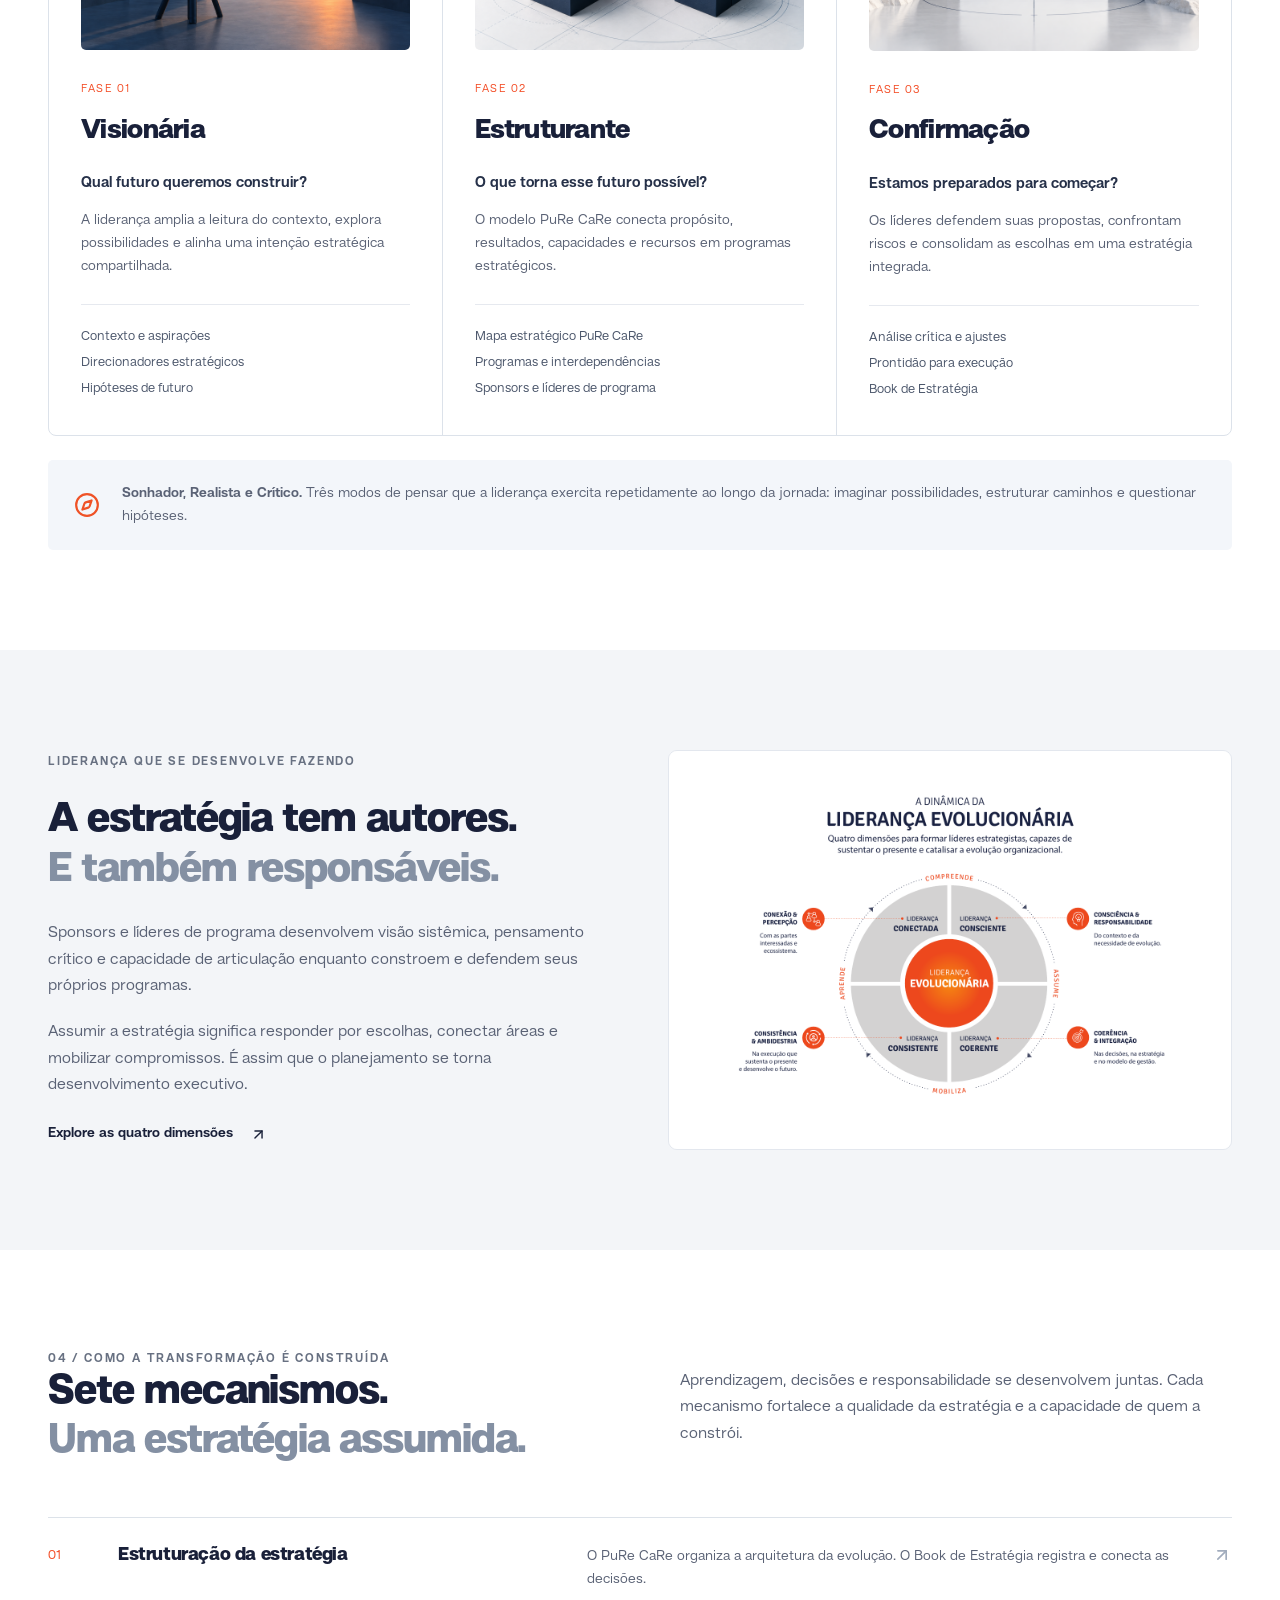
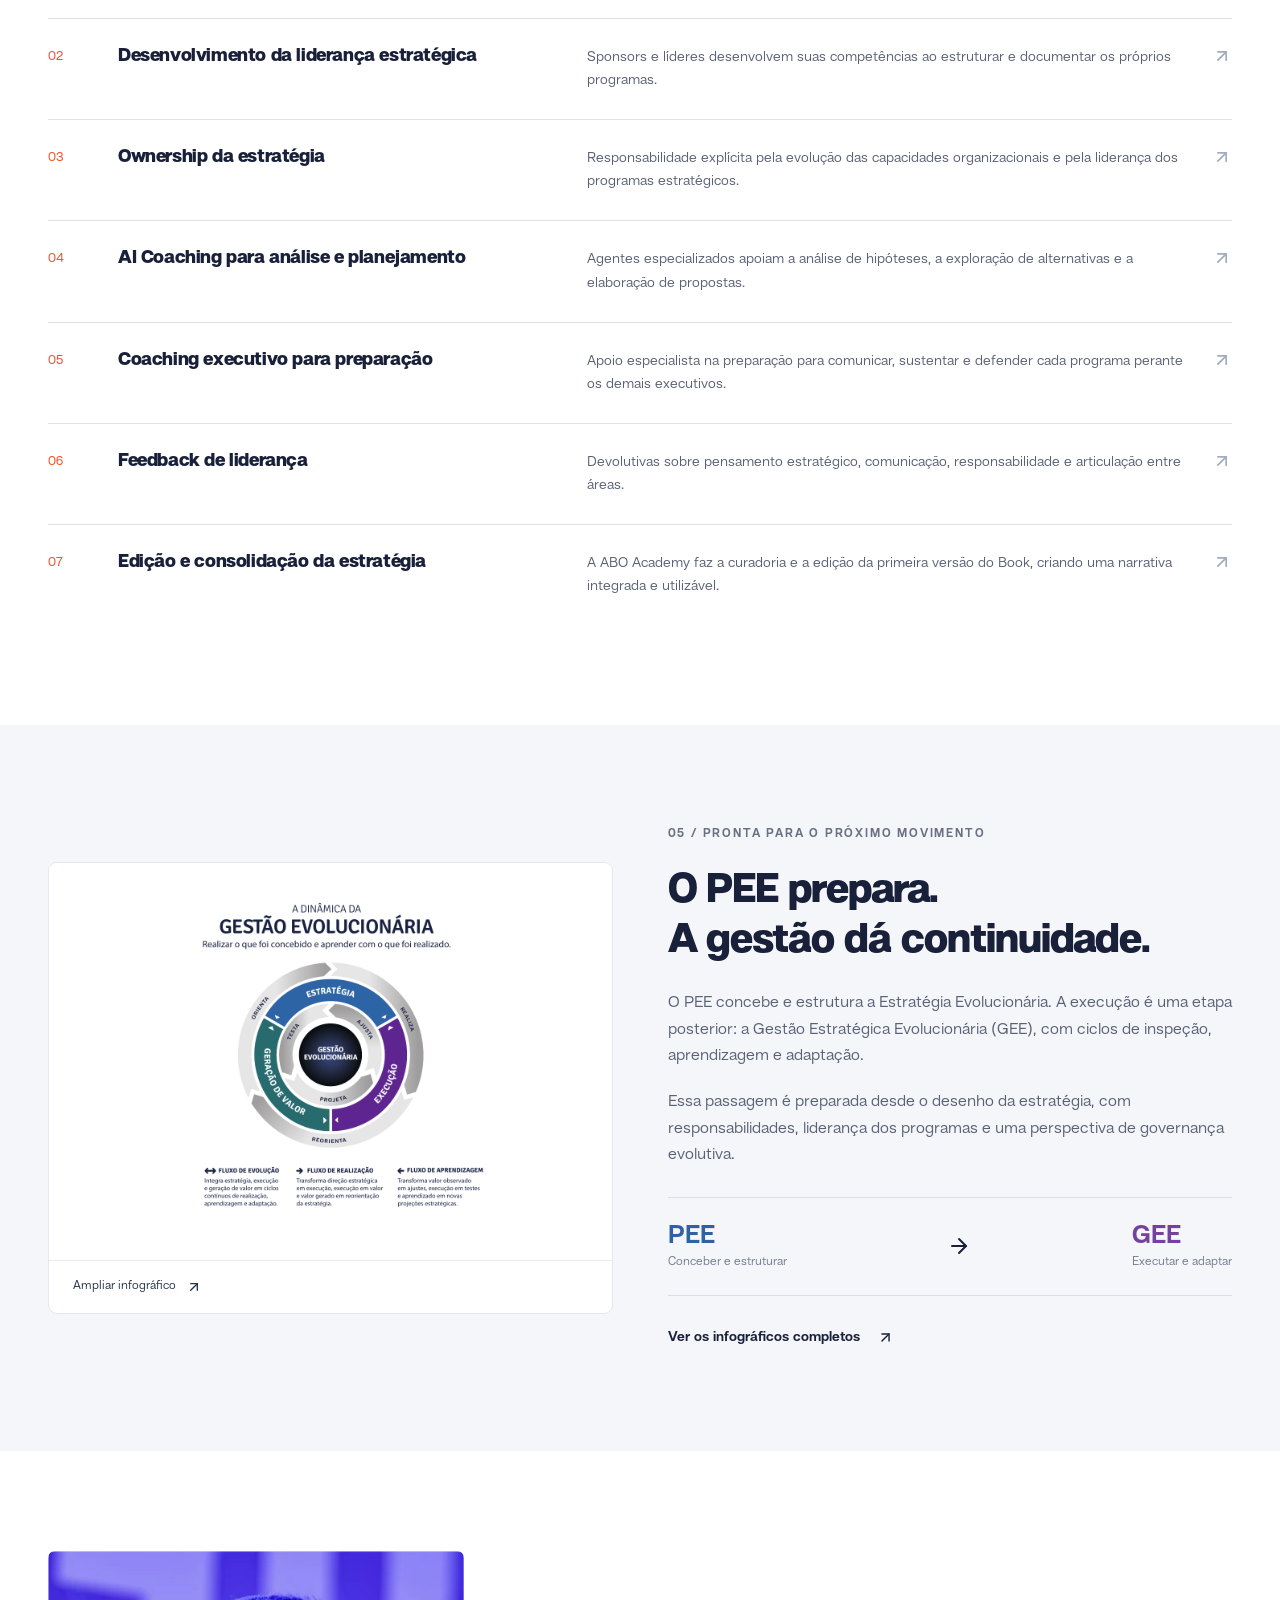
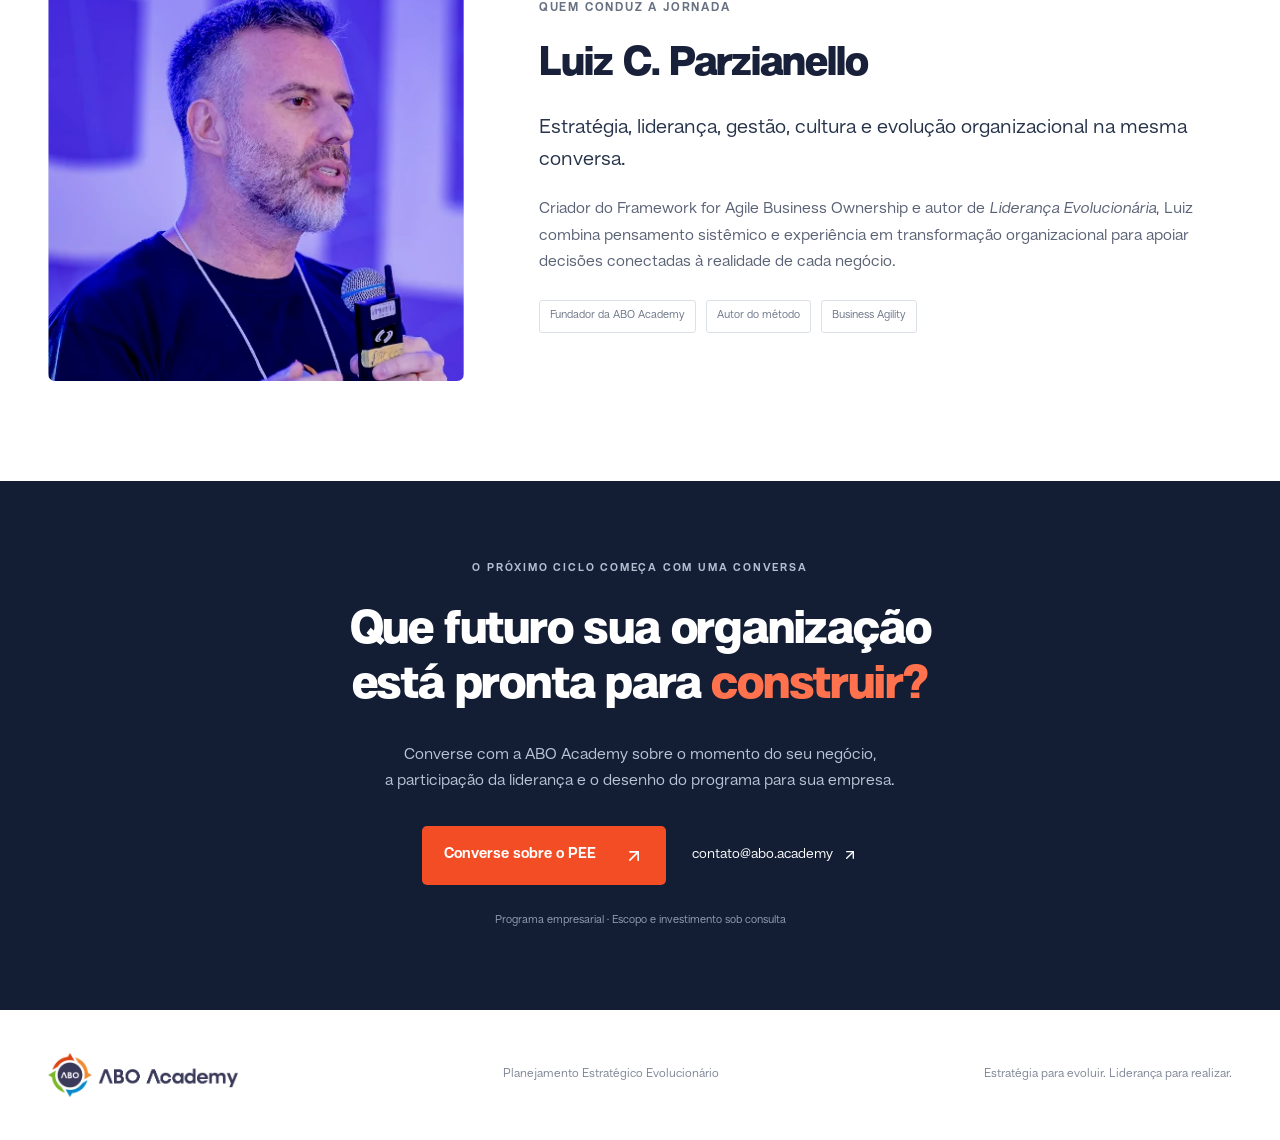
==== commit 231376d1: "Clarify three-month leadership program and adapt hero to scaled displays" ====
--- a/index.html
+++ b/index.html
@@ -1 +1 @@
-<!doctype html><html lang="pt-BR"><head><meta charset="utf-8"><meta name="robots" content="noindex, nofollow"><meta name="viewport" content="width=device-width, initial-scale=1"><title>PEE | Planejamento Estratégico Evolucionário — ABO Academy</title><meta name="description" content="Construa a estratégia da sua organização enquanto desenvolve líderes capazes de concebê-la, assumi-la e prepará-la para a execução."><link rel="stylesheet" href="./styles.css"></head><body><link rel="preload" as="image" href="./public/logo-abo.png"/><main><header class="header"><a class="brand" href="#inicio" aria-label="ABO Academy início"><img src="./public/logo-abo.png" alt="ABO Academy" width="1698" height="391"/></a><nav aria-label="Principal"><a href="#programa">O programa</a><a href="#metodo">O método</a><a href="#jornada">A jornada</a></nav><a class="button small" href="#conversa">Vamos conversar <svg xmlns="http://www.w3.org/2000/svg" width="17" height="17" viewBox="0 0 24 24" fill="none" stroke="currentColor" stroke-width="2" stroke-linecap="round" stroke-linejoin="round" class="lucide lucide-arrow-up-right" aria-hidden="true"><path d="M7 7h10v10"></path><path d="M7 17 17 7"></path></svg></a></header><section class="hero wrap" id="inicio"><div class="hero-copy"><div class="eyebrow"><span></span> PROGRAMA EXECUTIVO · PLANEJAMENTO ESTRATÉGICO EVOLUCIONÁRIO</div><h1>A estratégia evolui.<br/>A sua liderança<br/><em>também.</em></h1><p class="hero-description">Construa a estratégia da sua organização enquanto desenvolve líderes capazes de concebê-la, assumi-la e prepará-la para a execução.</p><a class="button" href="#conversa">Construa o próximo ciclo <svg xmlns="http://www.w3.org/2000/svg" width="19" height="19" viewBox="0 0 24 24" fill="none" stroke="currentColor" stroke-width="2" stroke-linecap="round" stroke-linejoin="round" class="lucide lucide-arrow-up-right" aria-hidden="true"><path d="M7 7h10v10"></path><path d="M7 17 17 7"></path></svg></a><a class="text-link" href="#programa">Conheça o PEE <span>↓</span></a><div class="hero-meta"><span>Estratégia real da sua empresa</span><span>Desenvolvimento executivo</span></div></div><div class="hero-visual"><div class="visual-top"><span>O FUTURO SE CONSTRÓI<br/>COM CAPACIDADE DE EVOLUIR.</span><svg xmlns="http://www.w3.org/2000/svg" width="28" height="28" viewBox="0 0 24 24" fill="none" stroke="currentColor" stroke-width="2" stroke-linecap="round" stroke-linejoin="round" class="lucide lucide-compass" aria-hidden="true"><circle cx="12" cy="12" r="10"></circle><path d="m16.24 7.76-1.804 5.411a2 2 0 0 1-1.265 1.265L7.76 16.24l1.804-5.411a2 2 0 0 1 1.265-1.265z"></path></svg></div><div class="orbit"><div class="orbit-middle"><div class="orbit-core"><span>PEE</span><p>Uma estratégia.<br/>Líderes protagonistas.</p></div></div><div class="orbit-label label-one">01 <b>ESTRATÉGIA</b></div><div class="orbit-label label-two">02 <b>LIDERANÇA</b></div><div class="orbit-label label-three">03 <b>GESTÃO</b></div></div><div class="visual-bottom"><span>CONCEBER. ASSUMIR. EVOLUIR.</span><svg xmlns="http://www.w3.org/2000/svg" width="32" height="32" viewBox="0 0 24 24" fill="none" stroke="currentColor" stroke-width="2" stroke-linecap="round" stroke-linejoin="round" class="lucide lucide-move-up-right" aria-hidden="true"><path d="M13 5H19V11"></path><path d="M19 5L5 19"></path></svg></div></div></section><div class="proof wrap"><span>Organizações que já aderiram ao programa</span><div><b>Quanta</b><b>digix</b><b>CPQD</b><b>Fundiágua</b><b>Funpresp-Jud</b></div></div><section class="section program-section" id="programa"><div class="wrap"><div class="section-top"><p class="eyebrow">01 / UMA NOVA CAPACIDADE</p><p>O plano é uma entrega.<br/>A capacidade estratégica permanece.</p></div><div class="split"><h2>Sua empresa precisa de uma estratégia.<br/><em>E de líderes que a assumam.</em></h2><div><p class="large">O PEE é um programa executivo de desenvolvimento da capacidade estratégica da liderança, aplicado à construção real da estratégia da organização.</p><p>As decisões são construídas por quem conhece o negócio e vai responder por sua evolução. A ABO Academy conduz essa jornada com método, mentoria, coaching executivo e apoio de IA.</p><p>Ao longo do processo, a liderança aprende a conectar visão de futuro, capacidades, recursos e escolhas concretas.</p></div></div><div class="acts"><article><span class="number blue">01</span><h3>Arquitetar a estratégia</h3><p>Transformar a intenção de futuro em uma arquitetura coerente de resultados, capacidades e recursos.</p><small>ESTRATÉGIA EVOLUCIONÁRIA</small></article><article><span class="number orange">02</span><h3>Desenvolver a liderança</h3><p>Preparar a liderança para formular, defender e assumir as escolhas estratégicas da organização.</p><small>LIDERANÇA EVOLUCIONÁRIA</small></article><article><span class="number purple">03</span><h3>Preparar a gestão</h3><p>Criar as condições para a passagem à execução, à aprendizagem e à adaptação contínuas.</p><small>GESTÃO EVOLUCIONÁRIA</small></article></div></div></section><section class="system-section" id="metodo"><div class="wrap"><div class="section-top"><p class="eyebrow">02 / O SISTEMA POR TRÁS DO MÉTODO</p><span>Estratégia + Liderança + Gestão</span></div><div class="split system-intro"><h2>A evolução acontece<br/>quando tudo se conecta.</h2><p>Uma estratégia dá direção. A liderança assume e mobiliza. A gestão transforma essa direção em valor. A cultura aprende e adapta — sustentando a evolução da organização.</p></div><figure class="diagram"><img width="1400" height="990" src="./public/evolucao.png" alt="Dinâmica da evolução organizacional: estratégia estrutura e direciona, liderança assume e mobiliza, gestão executa e gera valor, e cultura aprende e adapta." loading="lazy"/><figcaption><span>O modelo que conecta as capacidades evolucionárias.</span><a href="./public/evolucao.png" target="_blank" rel="noreferrer">Ampliar infográfico <svg xmlns="http://www.w3.org/2000/svg" width="16" height="16" viewBox="0 0 24 24" fill="none" stroke="currentColor" stroke-width="2" stroke-linecap="round" stroke-linejoin="round" class="lucide lucide-arrow-up-right" aria-hidden="true"><path d="M7 7h10v10"></path><path d="M7 17 17 7"></path></svg></a></figcaption></figure></div></section><section class="section wrap" id="jornada"><div class="section-top"><p class="eyebrow">03 / DA INTENÇÃO À PRONTIDÃO</p><span>Uma jornada de aproximadamente três meses</span></div><h2>Três fases.<br/><em>Construção de ponta a ponta.</em></h2><div class="journey"><article><img class="phase-image" src="./public/visionaria.png" alt="Luneta voltada para um horizonte laranja, representando a visão de futuro." width="1536" height="1024" loading="lazy"/><span>FASE 01</span><h3>Visionária</h3><p class="question">Qual futuro queremos construir?</p><p>A liderança amplia a leitura do contexto, explora possibilidades e alinha uma intenção estratégica compartilhada.</p><div>Contexto e aspirações<br/>Direcionadores estratégicos<br/>Hipóteses de futuro</div></article><article><img class="phase-image" src="./public/estruturante.png" alt="Blocos arquitetônicos conectados, representando a estruturação de capacidades e programas." width="1536" height="1024" loading="lazy"/><span>FASE 02</span><h3>Estruturante</h3><p class="question">O que torna esse futuro possível?</p><p>O modelo PuRe CaRe conecta propósito, resultados, capacidades e recursos em programas estratégicos.</p><div>Mapa estratégico PuRe CaRe<br/>Programas e interdependências<br/>Sponsors e líderes de programa</div></article><article><img class="phase-image" src="./public/confirmacao.png" alt="Ponte estruturada com peça de conexão laranja, representando coerência e prontidão para avançar." width="1536" height="1024" loading="lazy"/><span>FASE 03</span><h3>Confirmação</h3><p class="question">Estamos preparados para começar?</p><p>Os líderes defendem suas propostas, confrontam riscos e consolidam as escolhas em uma estratégia integrada.</p><div>Análise crítica e ajustes<br/>Prontidão para execução<br/>Book de Estratégia</div></article></div><div class="note"><svg xmlns="http://www.w3.org/2000/svg" width="26" height="26" viewBox="0 0 24 24" fill="none" stroke="currentColor" stroke-width="2" stroke-linecap="round" stroke-linejoin="round" class="lucide lucide-compass" aria-hidden="true"><circle cx="12" cy="12" r="10"></circle><path d="m16.24 7.76-1.804 5.411a2 2 0 0 1-1.265 1.265L7.76 16.24l1.804-5.411a2 2 0 0 1 1.265-1.265z"></path></svg><p><b>Sonhador, Realista e Crítico.</b> Três modos de pensar que a liderança exercita repetidamente ao longo da jornada: imaginar possibilidades, estruturar caminhos e questionar hipóteses.</p></div></section><section class="leadership section"><div class="wrap split"><div><p class="eyebrow">LIDERANÇA QUE SE DESENVOLVE FAZENDO</p><h2>A estratégia tem autores.<br/><em>E também responsáveis.</em></h2><p>Sponsors e líderes de programa desenvolvem visão sistêmica, pensamento crítico e capacidade de articulação enquanto constroem e defendem seus próprios programas.</p><p>Assumir a estratégia significa responder por escolhas, conectar áreas e mobilizar compromissos. É assim que o planejamento se torna desenvolvimento executivo.</p><a class="text-link" href="./public/lideranca.png" target="_blank" rel="noreferrer">Explore as quatro dimensões <svg xmlns="http://www.w3.org/2000/svg" width="17" height="17" viewBox="0 0 24 24" fill="none" stroke="currentColor" stroke-width="2" stroke-linecap="round" stroke-linejoin="round" class="lucide lucide-arrow-up-right" aria-hidden="true"><path d="M7 7h10v10"></path><path d="M7 17 17 7"></path></svg></a></div><figure class="diagram compact"><img width="1400" height="990" src="./public/lideranca.png" alt="Liderança evolucionária em quatro dimensões: conectada, consciente, coerente e consistente." loading="lazy"/></figure></div></section><section class="section wrap"><p class="eyebrow">04 / COMO A TRANSFORMAÇÃO É CONSTRUÍDA</p><div class="split"><h2>Sete mecanismos.<br/><em>Uma estratégia assumida.</em></h2><p>Aprendizagem, decisões e responsabilidade se desenvolvem juntas. Cada mecanismo fortalece a qualidade da estratégia e a capacidade de quem a constrói.</p></div><div class="mechanisms"><article><span>01</span><h3>Estruturação da estratégia</h3><p>O PuRe CaRe organiza a arquitetura da evolução. O Book de Estratégia registra e conecta as decisões.</p><svg xmlns="http://www.w3.org/2000/svg" width="20" height="20" viewBox="0 0 24 24" fill="none" stroke="currentColor" stroke-width="2" stroke-linecap="round" stroke-linejoin="round" class="lucide lucide-arrow-up-right" aria-hidden="true"><path d="M7 7h10v10"></path><path d="M7 17 17 7"></path></svg></article><article><span>02</span><h3>Desenvolvimento da liderança estratégica</h3><p>Sponsors e líderes desenvolvem suas competências ao estruturar e documentar os próprios programas.</p><svg xmlns="http://www.w3.org/2000/svg" width="20" height="20" viewBox="0 0 24 24" fill="none" stroke="currentColor" stroke-width="2" stroke-linecap="round" stroke-linejoin="round" class="lucide lucide-arrow-up-right" aria-hidden="true"><path d="M7 7h10v10"></path><path d="M7 17 17 7"></path></svg></article><article><span>03</span><h3>Ownership da estratégia</h3><p>Responsabilidade explícita pela evolução das capacidades organizacionais e pela liderança dos programas estratégicos.</p><svg xmlns="http://www.w3.org/2000/svg" width="20" height="20" viewBox="0 0 24 24" fill="none" stroke="currentColor" stroke-width="2" stroke-linecap="round" stroke-linejoin="round" class="lucide lucide-arrow-up-right" aria-hidden="true"><path d="M7 7h10v10"></path><path d="M7 17 17 7"></path></svg></article><article><span>04</span><h3>AI Coaching para análise e planejamento</h3><p>Agentes especializados apoiam a análise de hipóteses, a exploração de alternativas e a elaboração de propostas.</p><svg xmlns="http://www.w3.org/2000/svg" width="20" height="20" viewBox="0 0 24 24" fill="none" stroke="currentColor" stroke-width="2" stroke-linecap="round" stroke-linejoin="round" class="lucide lucide-arrow-up-right" aria-hidden="true"><path d="M7 7h10v10"></path><path d="M7 17 17 7"></path></svg></article><article><span>05</span><h3>Coaching executivo para preparação</h3><p>Apoio especialista na preparação para comunicar, sustentar e defender cada programa perante os demais executivos.</p><svg xmlns="http://www.w3.org/2000/svg" width="20" height="20" viewBox="0 0 24 24" fill="none" stroke="currentColor" stroke-width="2" stroke-linecap="round" stroke-linejoin="round" class="lucide lucide-arrow-up-right" aria-hidden="true"><path d="M7 7h10v10"></path><path d="M7 17 17 7"></path></svg></article><article><span>06</span><h3>Feedback de liderança</h3><p>Devolutivas sobre pensamento estratégico, comunicação, responsabilidade e articulação entre áreas.</p><svg xmlns="http://www.w3.org/2000/svg" width="20" height="20" viewBox="0 0 24 24" fill="none" stroke="currentColor" stroke-width="2" stroke-linecap="round" stroke-linejoin="round" class="lucide lucide-arrow-up-right" aria-hidden="true"><path d="M7 7h10v10"></path><path d="M7 17 17 7"></path></svg></article><article><span>07</span><h3>Edição e consolidação da estratégia</h3><p>A ABO Academy faz a curadoria e a edição da primeira versão do Book, criando uma narrativa integrada e utilizável.</p><svg xmlns="http://www.w3.org/2000/svg" width="20" height="20" viewBox="0 0 24 24" fill="none" stroke="currentColor" stroke-width="2" stroke-linecap="round" stroke-linejoin="round" class="lucide lucide-arrow-up-right" aria-hidden="true"><path d="M7 7h10v10"></path><path d="M7 17 17 7"></path></svg></article></div></section><section class="transition section"><div class="wrap split"><figure class="diagram compact"><img width="1400" height="990" src="./public/gestao.png" alt="Gestão evolucionária integra estratégia, execução e geração de valor em fluxos de realização e aprendizagem." loading="lazy"/><figcaption><a href="./public/gestao.png" target="_blank" rel="noreferrer">Ampliar infográfico <svg xmlns="http://www.w3.org/2000/svg" width="16" height="16" viewBox="0 0 24 24" fill="none" stroke="currentColor" stroke-width="2" stroke-linecap="round" stroke-linejoin="round" class="lucide lucide-arrow-up-right" aria-hidden="true"><path d="M7 7h10v10"></path><path d="M7 17 17 7"></path></svg></a></figcaption></figure><div><p class="eyebrow">05 / PRONTA PARA O PRÓXIMO MOVIMENTO</p><h2>O PEE prepara.<br/>A gestão dá continuidade.</h2><p>O PEE concebe e estrutura a Estratégia Evolucionária. A execução é uma etapa posterior: a Gestão Estratégica Evolucionária (GEE), com ciclos de inspeção, aprendizagem e adaptação.</p><p>Essa passagem é preparada desde o desenho da estratégia, com responsabilidades, liderança dos programas e uma perspectiva de governança evolutiva.</p><div class="handoff"><span><b>PEE</b>Conceber e estruturar</span><svg xmlns="http://www.w3.org/2000/svg" width="24" height="24" viewBox="0 0 24 24" fill="none" stroke="currentColor" stroke-width="2" stroke-linecap="round" stroke-linejoin="round" class="lucide lucide-arrow-right" aria-hidden="true"><path d="M5 12h14"></path><path d="m12 5 7 7-7 7"></path></svg><span><b>GEE</b>Executar e adaptar</span></div><a class="text-link" href="./public/infograficos-pee.pdf" target="_blank" rel="noreferrer">Ver os infográficos completos <svg xmlns="http://www.w3.org/2000/svg" width="17" height="17" viewBox="0 0 24 24" fill="none" stroke="currentColor" stroke-width="2" stroke-linecap="round" stroke-linejoin="round" class="lucide lucide-arrow-up-right" aria-hidden="true"><path d="M7 7h10v10"></path><path d="M7 17 17 7"></path></svg></a></div></div></section><section class="author section wrap"><div class="portrait"><img width="420" height="750" src="./public/luiz.webp" alt="Luiz C. Parzianello, autor do método e fundador da ABO Academy" loading="lazy"/></div><div><p class="eyebrow">QUEM CONDUZ A JORNADA</p><h2>Luiz C. Parzianello</h2><p class="large">Estratégia, liderança, gestão, cultura e evolução organizacional na mesma conversa.</p><p>Criador do Framework for Agile Business Ownership e autor de <i>Liderança Evolucionária</i>, Luiz combina pensamento sistêmico e experiência em transformação organizacional para apoiar decisões conectadas à realidade de cada negócio.</p><div class="credentials"><span>Fundador da ABO Academy</span><span>Autor do método</span><span>Business Agility</span></div></div></section><section class="contact" id="conversa"><div class="wrap"><p class="eyebrow">O PRÓXIMO CICLO COMEÇA COM UMA CONVERSA</p><h2>Que futuro sua organização<br/>está pronta para <em>construir?</em></h2><p>Converse com a ABO Academy sobre o momento do seu negócio,<br class="desktop"/> a participação da liderança e o desenho do programa para sua empresa.</p><a class="button" href="https://wa.me/555133320963?text=Ol%C3%A1!%20Quero%20conversar%20sobre%20o%20PEE%20para%20minha%20organiza%C3%A7%C3%A3o." target="_blank" rel="noreferrer">Converse sobre o PEE <svg xmlns="http://www.w3.org/2000/svg" width="20" height="20" viewBox="0 0 24 24" fill="none" stroke="currentColor" stroke-width="2" stroke-linecap="round" stroke-linejoin="round" class="lucide lucide-arrow-up-right" aria-hidden="true"><path d="M7 7h10v10"></path><path d="M7 17 17 7"></path></svg></a><a class="contact-email" href="mailto:contato@abo.academy?subject=Planejamento%20Estrat%C3%A9gico%20Evolucion%C3%A1rio">contato@abo.academy <svg xmlns="http://www.w3.org/2000/svg" width="16" height="16" viewBox="0 0 24 24" fill="none" stroke="currentColor" stroke-width="2" stroke-linecap="round" stroke-linejoin="round" class="lucide lucide-arrow-up-right" aria-hidden="true"><path d="M7 7h10v10"></path><path d="M7 17 17 7"></path></svg></a><span class="contact-note">Programa empresarial · Escopo e investimento sob consulta</span></div></section><footer class="wrap"><a class="brand" href="#inicio"><img src="./public/logo-abo.png" alt="ABO Academy" width="1698" height="391"/></a><p>Planejamento Estratégico Evolucionário</p><span>Estratégia para evoluir. Liderança para realizar.</span></footer></main></body></html>+<!doctype html><html lang="pt-BR"><head><meta charset="utf-8"><meta name="robots" content="noindex, nofollow"><meta name="viewport" content="width=device-width, initial-scale=1"><title>PEE | Planejamento Estratégico Evolucionário — ABO Academy</title><meta name="description" content="Construa a estratégia da sua organização enquanto desenvolve líderes capazes de concebê-la, assumi-la e prepará-la para a execução."><link rel="stylesheet" href="./styles.css"></head><body><link rel="preload" as="image" href="./public/logo-abo.png"/><main><header class="header"><a class="brand" href="#inicio" aria-label="ABO Academy início"><img src="./public/logo-abo.png" alt="ABO Academy" width="1698" height="391"/></a><nav aria-label="Principal"><a href="#programa">O programa</a><a href="#metodo">O método</a><a href="#jornada">A jornada</a></nav><a class="button small" href="#conversa">Vamos conversar <svg xmlns="http://www.w3.org/2000/svg" width="17" height="17" viewBox="0 0 24 24" fill="none" stroke="currentColor" stroke-width="2" stroke-linecap="round" stroke-linejoin="round" class="lucide lucide-arrow-up-right" aria-hidden="true"><path d="M7 7h10v10"></path><path d="M7 17 17 7"></path></svg></a></header><section class="hero wrap" id="inicio"><div class="hero-copy"><div class="eyebrow"><span></span> PROGRAMA EXECUTIVO · PLANEJAMENTO ESTRATÉGICO EVOLUCIONÁRIO</div><h1>Muito mais que<br/>planejamento estratégico.<br/><em>Liderança preparada para evoluir a organização.</em></h1><p class="hero-description">Um programa de três meses para construir a estratégia de evolução da sua organização e desenvolver os líderes que vão conduzi-la.</p><a class="button" href="#conversa">Construa o próximo ciclo <svg xmlns="http://www.w3.org/2000/svg" width="19" height="19" viewBox="0 0 24 24" fill="none" stroke="currentColor" stroke-width="2" stroke-linecap="round" stroke-linejoin="round" class="lucide lucide-arrow-up-right" aria-hidden="true"><path d="M7 7h10v10"></path><path d="M7 17 17 7"></path></svg></a><a class="text-link" href="#programa">Conheça o PEE <span>↓</span></a><div class="hero-meta"><span>Estratégia real da sua empresa</span><span>Desenvolvimento executivo</span></div></div><div class="hero-visual"><div class="visual-top"><span>O FUTURO SE CONSTRÓI<br/>COM CAPACIDADE DE EVOLUIR.</span><svg xmlns="http://www.w3.org/2000/svg" width="28" height="28" viewBox="0 0 24 24" fill="none" stroke="currentColor" stroke-width="2" stroke-linecap="round" stroke-linejoin="round" class="lucide lucide-compass" aria-hidden="true"><circle cx="12" cy="12" r="10"></circle><path d="m16.24 7.76-1.804 5.411a2 2 0 0 1-1.265 1.265L7.76 16.24l1.804-5.411a2 2 0 0 1 1.265-1.265z"></path></svg></div><div class="orbit"><div class="orbit-middle"><div class="orbit-core"><span>PEE</span><p>Uma estratégia.<br/>Líderes protagonistas.</p></div></div><div class="orbit-label label-one">01 <b>ESTRATÉGIA</b></div><div class="orbit-label label-two">02 <b>LIDERANÇA</b></div><div class="orbit-label label-three">03 <b>GESTÃO</b></div></div><div class="visual-bottom"><span>CONCEBER. ASSUMIR. EVOLUIR.</span><svg xmlns="http://www.w3.org/2000/svg" width="32" height="32" viewBox="0 0 24 24" fill="none" stroke="currentColor" stroke-width="2" stroke-linecap="round" stroke-linejoin="round" class="lucide lucide-move-up-right" aria-hidden="true"><path d="M13 5H19V11"></path><path d="M19 5L5 19"></path></svg></div></div></section><div class="proof wrap"><span>Organizações que já aderiram ao programa</span><div><b>Quanta</b><b>digix</b><b>CPQD</b><b>Fundiágua</b><b>Funpresp-Jud</b></div></div><section class="section program-section" id="programa"><div class="wrap"><div class="section-top"><p class="eyebrow">01 / UMA NOVA CAPACIDADE</p><p>O plano é uma entrega.<br/>A capacidade estratégica permanece.</p></div><div class="split"><h2>Sua empresa precisa de uma estratégia.<br/><em>E de líderes que a assumam.</em></h2><div><p class="large">O PEE é um programa executivo de desenvolvimento da capacidade estratégica da liderança, aplicado à construção real da estratégia da organização.</p><p>As decisões são construídas por quem conhece o negócio e vai responder por sua evolução. A ABO Academy conduz essa jornada com método, mentoria, coaching executivo e apoio de IA.</p><p>Ao longo do processo, a liderança aprende a conectar visão de futuro, capacidades, recursos e escolhas concretas.</p></div></div><div class="acts"><article><span class="number blue">01</span><h3>Arquitetar a estratégia</h3><p>Transformar a intenção de futuro em uma arquitetura coerente de resultados, capacidades e recursos.</p><small>ESTRATÉGIA EVOLUCIONÁRIA</small></article><article><span class="number orange">02</span><h3>Desenvolver a liderança</h3><p>Preparar a liderança para formular, defender e assumir as escolhas estratégicas da organização.</p><small>LIDERANÇA EVOLUCIONÁRIA</small></article><article><span class="number purple">03</span><h3>Preparar a gestão</h3><p>Criar as condições para a passagem à execução, à aprendizagem e à adaptação contínuas.</p><small>GESTÃO EVOLUCIONÁRIA</small></article></div></div></section><section class="system-section" id="metodo"><div class="wrap"><div class="section-top"><p class="eyebrow">02 / O SISTEMA POR TRÁS DO MÉTODO</p><span>Estratégia + Liderança + Gestão</span></div><div class="split system-intro"><h2>A evolução acontece<br/>quando tudo se conecta.</h2><p>Uma estratégia dá direção. A liderança assume e mobiliza. A gestão transforma essa direção em valor. A cultura aprende e adapta — sustentando a evolução da organização.</p></div><figure class="diagram"><img width="1400" height="990" src="./public/evolucao.png" alt="Dinâmica da evolução organizacional: estratégia estrutura e direciona, liderança assume e mobiliza, gestão executa e gera valor, e cultura aprende e adapta." loading="lazy"/><figcaption><span>O modelo que conecta as capacidades evolucionárias.</span><a href="./public/evolucao.png" target="_blank" rel="noreferrer">Ampliar infográfico <svg xmlns="http://www.w3.org/2000/svg" width="16" height="16" viewBox="0 0 24 24" fill="none" stroke="currentColor" stroke-width="2" stroke-linecap="round" stroke-linejoin="round" class="lucide lucide-arrow-up-right" aria-hidden="true"><path d="M7 7h10v10"></path><path d="M7 17 17 7"></path></svg></a></figcaption></figure></div></section><section class="section wrap" id="jornada"><div class="section-top"><p class="eyebrow">03 / DA INTENÇÃO À PRONTIDÃO</p><span>Uma jornada de aproximadamente três meses</span></div><h2>Três fases.<br/><em>Construção de ponta a ponta.</em></h2><div class="journey"><article><img class="phase-image" src="./public/visionaria.png" alt="Luneta voltada para um horizonte laranja, representando a visão de futuro." width="1536" height="1024" loading="lazy"/><span>FASE 01</span><h3>Visionária</h3><p class="question">Qual futuro queremos construir?</p><p>A liderança amplia a leitura do contexto, explora possibilidades e alinha uma intenção estratégica compartilhada.</p><div>Contexto e aspirações<br/>Direcionadores estratégicos<br/>Hipóteses de futuro</div></article><article><img class="phase-image" src="./public/estruturante.png" alt="Blocos arquitetônicos conectados, representando a estruturação de capacidades e programas." width="1536" height="1024" loading="lazy"/><span>FASE 02</span><h3>Estruturante</h3><p class="question">O que torna esse futuro possível?</p><p>O modelo PuRe CaRe conecta propósito, resultados, capacidades e recursos em programas estratégicos.</p><div>Mapa estratégico PuRe CaRe<br/>Programas e interdependências<br/>Sponsors e líderes de programa</div></article><article><img class="phase-image" src="./public/confirmacao.png" alt="Ponte estruturada com peça de conexão laranja, representando coerência e prontidão para avançar." width="1536" height="1024" loading="lazy"/><span>FASE 03</span><h3>Confirmação</h3><p class="question">Estamos preparados para começar?</p><p>Os líderes defendem suas propostas, confrontam riscos e consolidam as escolhas em uma estratégia integrada.</p><div>Análise crítica e ajustes<br/>Prontidão para execução<br/>Book de Estratégia</div></article></div><div class="note"><svg xmlns="http://www.w3.org/2000/svg" width="26" height="26" viewBox="0 0 24 24" fill="none" stroke="currentColor" stroke-width="2" stroke-linecap="round" stroke-linejoin="round" class="lucide lucide-compass" aria-hidden="true"><circle cx="12" cy="12" r="10"></circle><path d="m16.24 7.76-1.804 5.411a2 2 0 0 1-1.265 1.265L7.76 16.24l1.804-5.411a2 2 0 0 1 1.265-1.265z"></path></svg><p><b>Sonhador, Realista e Crítico.</b> Três modos de pensar que a liderança exercita repetidamente ao longo da jornada: imaginar possibilidades, estruturar caminhos e questionar hipóteses.</p></div></section><section class="leadership section"><div class="wrap split"><div><p class="eyebrow">LIDERANÇA QUE SE DESENVOLVE FAZENDO</p><h2>A estratégia tem autores.<br/><em>E também responsáveis.</em></h2><p>Sponsors e líderes de programa desenvolvem visão sistêmica, pensamento crítico e capacidade de articulação enquanto constroem e defendem seus próprios programas.</p><p>Assumir a estratégia significa responder por escolhas, conectar áreas e mobilizar compromissos. É assim que o planejamento se torna desenvolvimento executivo.</p><a class="text-link" href="./public/lideranca.png" target="_blank" rel="noreferrer">Explore as quatro dimensões <svg xmlns="http://www.w3.org/2000/svg" width="17" height="17" viewBox="0 0 24 24" fill="none" stroke="currentColor" stroke-width="2" stroke-linecap="round" stroke-linejoin="round" class="lucide lucide-arrow-up-right" aria-hidden="true"><path d="M7 7h10v10"></path><path d="M7 17 17 7"></path></svg></a></div><figure class="diagram compact"><img width="1400" height="990" src="./public/lideranca.png" alt="Liderança evolucionária em quatro dimensões: conectada, consciente, coerente e consistente." loading="lazy"/></figure></div></section><section class="section wrap"><p class="eyebrow">04 / COMO A TRANSFORMAÇÃO É CONSTRUÍDA</p><div class="split"><h2>Sete mecanismos.<br/><em>Uma estratégia assumida.</em></h2><p>Aprendizagem, decisões e responsabilidade se desenvolvem juntas. Cada mecanismo fortalece a qualidade da estratégia e a capacidade de quem a constrói.</p></div><div class="mechanisms"><article><span>01</span><h3>Estruturação da estratégia</h3><p>O PuRe CaRe organiza a arquitetura da evolução. O Book de Estratégia registra e conecta as decisões.</p><svg xmlns="http://www.w3.org/2000/svg" width="20" height="20" viewBox="0 0 24 24" fill="none" stroke="currentColor" stroke-width="2" stroke-linecap="round" stroke-linejoin="round" class="lucide lucide-arrow-up-right" aria-hidden="true"><path d="M7 7h10v10"></path><path d="M7 17 17 7"></path></svg></article><article><span>02</span><h3>Desenvolvimento da liderança estratégica</h3><p>Sponsors e líderes desenvolvem suas competências ao estruturar e documentar os próprios programas.</p><svg xmlns="http://www.w3.org/2000/svg" width="20" height="20" viewBox="0 0 24 24" fill="none" stroke="currentColor" stroke-width="2" stroke-linecap="round" stroke-linejoin="round" class="lucide lucide-arrow-up-right" aria-hidden="true"><path d="M7 7h10v10"></path><path d="M7 17 17 7"></path></svg></article><article><span>03</span><h3>Ownership da estratégia</h3><p>Responsabilidade explícita pela evolução das capacidades organizacionais e pela liderança dos programas estratégicos.</p><svg xmlns="http://www.w3.org/2000/svg" width="20" height="20" viewBox="0 0 24 24" fill="none" stroke="currentColor" stroke-width="2" stroke-linecap="round" stroke-linejoin="round" class="lucide lucide-arrow-up-right" aria-hidden="true"><path d="M7 7h10v10"></path><path d="M7 17 17 7"></path></svg></article><article><span>04</span><h3>AI Coaching para análise e planejamento</h3><p>Agentes especializados apoiam a análise de hipóteses, a exploração de alternativas e a elaboração de propostas.</p><svg xmlns="http://www.w3.org/2000/svg" width="20" height="20" viewBox="0 0 24 24" fill="none" stroke="currentColor" stroke-width="2" stroke-linecap="round" stroke-linejoin="round" class="lucide lucide-arrow-up-right" aria-hidden="true"><path d="M7 7h10v10"></path><path d="M7 17 17 7"></path></svg></article><article><span>05</span><h3>Coaching executivo para preparação</h3><p>Apoio especialista na preparação para comunicar, sustentar e defender cada programa perante os demais executivos.</p><svg xmlns="http://www.w3.org/2000/svg" width="20" height="20" viewBox="0 0 24 24" fill="none" stroke="currentColor" stroke-width="2" stroke-linecap="round" stroke-linejoin="round" class="lucide lucide-arrow-up-right" aria-hidden="true"><path d="M7 7h10v10"></path><path d="M7 17 17 7"></path></svg></article><article><span>06</span><h3>Feedback de liderança</h3><p>Devolutivas sobre pensamento estratégico, comunicação, responsabilidade e articulação entre áreas.</p><svg xmlns="http://www.w3.org/2000/svg" width="20" height="20" viewBox="0 0 24 24" fill="none" stroke="currentColor" stroke-width="2" stroke-linecap="round" stroke-linejoin="round" class="lucide lucide-arrow-up-right" aria-hidden="true"><path d="M7 7h10v10"></path><path d="M7 17 17 7"></path></svg></article><article><span>07</span><h3>Edição e consolidação da estratégia</h3><p>A ABO Academy faz a curadoria e a edição da primeira versão do Book, criando uma narrativa integrada e utilizável.</p><svg xmlns="http://www.w3.org/2000/svg" width="20" height="20" viewBox="0 0 24 24" fill="none" stroke="currentColor" stroke-width="2" stroke-linecap="round" stroke-linejoin="round" class="lucide lucide-arrow-up-right" aria-hidden="true"><path d="M7 7h10v10"></path><path d="M7 17 17 7"></path></svg></article></div></section><section class="transition section"><div class="wrap split"><figure class="diagram compact"><img width="1400" height="990" src="./public/gestao.png" alt="Gestão evolucionária integra estratégia, execução e geração de valor em fluxos de realização e aprendizagem." loading="lazy"/><figcaption><a href="./public/gestao.png" target="_blank" rel="noreferrer">Ampliar infográfico <svg xmlns="http://www.w3.org/2000/svg" width="16" height="16" viewBox="0 0 24 24" fill="none" stroke="currentColor" stroke-width="2" stroke-linecap="round" stroke-linejoin="round" class="lucide lucide-arrow-up-right" aria-hidden="true"><path d="M7 7h10v10"></path><path d="M7 17 17 7"></path></svg></a></figcaption></figure><div><p class="eyebrow">05 / PRONTA PARA O PRÓXIMO MOVIMENTO</p><h2>O PEE prepara.<br/>A gestão dá continuidade.</h2><p>O PEE concebe e estrutura a Estratégia Evolucionária. A execução é uma etapa posterior: a Gestão Estratégica Evolucionária (GEE), com ciclos de inspeção, aprendizagem e adaptação.</p><p>Essa passagem é preparada desde o desenho da estratégia, com responsabilidades, liderança dos programas e uma perspectiva de governança evolutiva.</p><div class="handoff"><span><b>PEE</b>Conceber e estruturar</span><svg xmlns="http://www.w3.org/2000/svg" width="24" height="24" viewBox="0 0 24 24" fill="none" stroke="currentColor" stroke-width="2" stroke-linecap="round" stroke-linejoin="round" class="lucide lucide-arrow-right" aria-hidden="true"><path d="M5 12h14"></path><path d="m12 5 7 7-7 7"></path></svg><span><b>GEE</b>Executar e adaptar</span></div><a class="text-link" href="./public/infograficos-pee.pdf" target="_blank" rel="noreferrer">Ver os infográficos completos <svg xmlns="http://www.w3.org/2000/svg" width="17" height="17" viewBox="0 0 24 24" fill="none" stroke="currentColor" stroke-width="2" stroke-linecap="round" stroke-linejoin="round" class="lucide lucide-arrow-up-right" aria-hidden="true"><path d="M7 7h10v10"></path><path d="M7 17 17 7"></path></svg></a></div></div></section><section class="author section wrap"><div class="portrait"><img width="420" height="750" src="./public/luiz.webp" alt="Luiz C. Parzianello, autor do método e fundador da ABO Academy" loading="lazy"/></div><div><p class="eyebrow">QUEM CONDUZ A JORNADA</p><h2>Luiz C. Parzianello</h2><p class="large">Estratégia, liderança, gestão, cultura e evolução organizacional na mesma conversa.</p><p>Criador do Framework for Agile Business Ownership e autor de <i>Liderança Evolucionária</i>, Luiz combina pensamento sistêmico e experiência em transformação organizacional para apoiar decisões conectadas à realidade de cada negócio.</p><div class="credentials"><span>Fundador da ABO Academy</span><span>Autor do método</span><span>Business Agility</span></div></div></section><section class="contact" id="conversa"><div class="wrap"><p class="eyebrow">O PRÓXIMO CICLO COMEÇA COM UMA CONVERSA</p><h2>Que futuro sua organização<br/>está pronta para <em>construir?</em></h2><p>Converse com a ABO Academy sobre o momento do seu negócio,<br class="desktop"/> a participação da liderança e o desenho do programa para sua empresa.</p><a class="button" href="https://wa.me/555133320963?text=Ol%C3%A1!%20Quero%20conversar%20sobre%20o%20PEE%20para%20minha%20organiza%C3%A7%C3%A3o." target="_blank" rel="noreferrer">Converse sobre o PEE <svg xmlns="http://www.w3.org/2000/svg" width="20" height="20" viewBox="0 0 24 24" fill="none" stroke="currentColor" stroke-width="2" stroke-linecap="round" stroke-linejoin="round" class="lucide lucide-arrow-up-right" aria-hidden="true"><path d="M7 7h10v10"></path><path d="M7 17 17 7"></path></svg></a><a class="contact-email" href="mailto:contato@abo.academy?subject=Planejamento%20Estrat%C3%A9gico%20Evolucion%C3%A1rio">contato@abo.academy <svg xmlns="http://www.w3.org/2000/svg" width="16" height="16" viewBox="0 0 24 24" fill="none" stroke="currentColor" stroke-width="2" stroke-linecap="round" stroke-linejoin="round" class="lucide lucide-arrow-up-right" aria-hidden="true"><path d="M7 7h10v10"></path><path d="M7 17 17 7"></path></svg></a><span class="contact-note">Programa empresarial · Escopo e investimento sob consulta</span></div></section><footer class="wrap"><a class="brand" href="#inicio"><img src="./public/logo-abo.png" alt="ABO Academy" width="1698" height="391"/></a><p>Planejamento Estratégico Evolucionário</p><span>Estratégia para evoluir. Liderança para realizar.</span></footer></main></body></html>
--- a/styles.css
+++ b/styles.css
@@ -36,3 +36,37 @@
 .system-section .diagram{border:0;border-radius:0}
 .system-section .diagram figcaption{border-color:#e8ebf0}
 .journey .phase-image{width:100%;height:auto;aspect-ratio:3/2;object-fit:cover;border-radius:5px;margin:0 0 25px}
+
+/* Keep the opening comfortable at 1280 × 720 CSS pixels (1920 × 1080 at 150%). */
+.header{height:88px}
+.hero{padding-top:32px;padding-bottom:40px;gap:40px;grid-template-columns:1.2fr 1fr}
+.hero h1{font-size:clamp(2.25rem,3.45vw,3.1rem);line-height:1.08;margin:18px 0;letter-spacing:-.025em}
+.hero h1 em{display:inline-block;margin-top:12px}
+.hero-description{max-width:530px;line-height:1.6;margin-bottom:22px}
+.hero-meta{margin-top:22px;flex-wrap:wrap}
+.hero-visual{height:480px}
+@media(min-width:701px) and (max-height:800px){
+ .header{height:76px}
+ .hero{padding-top:20px;padding-bottom:28px;gap:32px}
+ .hero h1{font-size:clamp(2rem,3.2vw,2.8rem);margin:14px 0}
+ .hero-visual{height:450px;padding:24px}
+ .orbit{width:290px;height:290px}
+ .orbit-middle{width:225px;height:225px;border-width:27px}
+ .hero-meta{margin-top:18px}
+}
+@media(min-width:701px) and (max-width:1000px){
+ .hero{grid-template-columns:1.1fr 1fr;gap:28px}
+ .hero h1{font-size:2.25rem}
+ .hero-visual{height:450px}
+ .orbit{width:245px;height:245px}
+ .orbit-middle{width:195px;height:195px;border-width:24px}
+}
+@media(max-width:700px){
+ .header{height:80px}
+ .hero{grid-template-columns:1fr;padding-top:24px;padding-bottom:36px;gap:30px}
+ .hero h1{font-size:clamp(2rem,8.5vw,2.8rem);line-height:1.12}
+ .hero-description{font-size:1rem}
+ .hero-visual{height:420px}
+ .hero .text-link{margin:16px 0 0;display:flex}
+ .orbit{width:min(270px,75vw);height:min(270px,75vw)}
+}
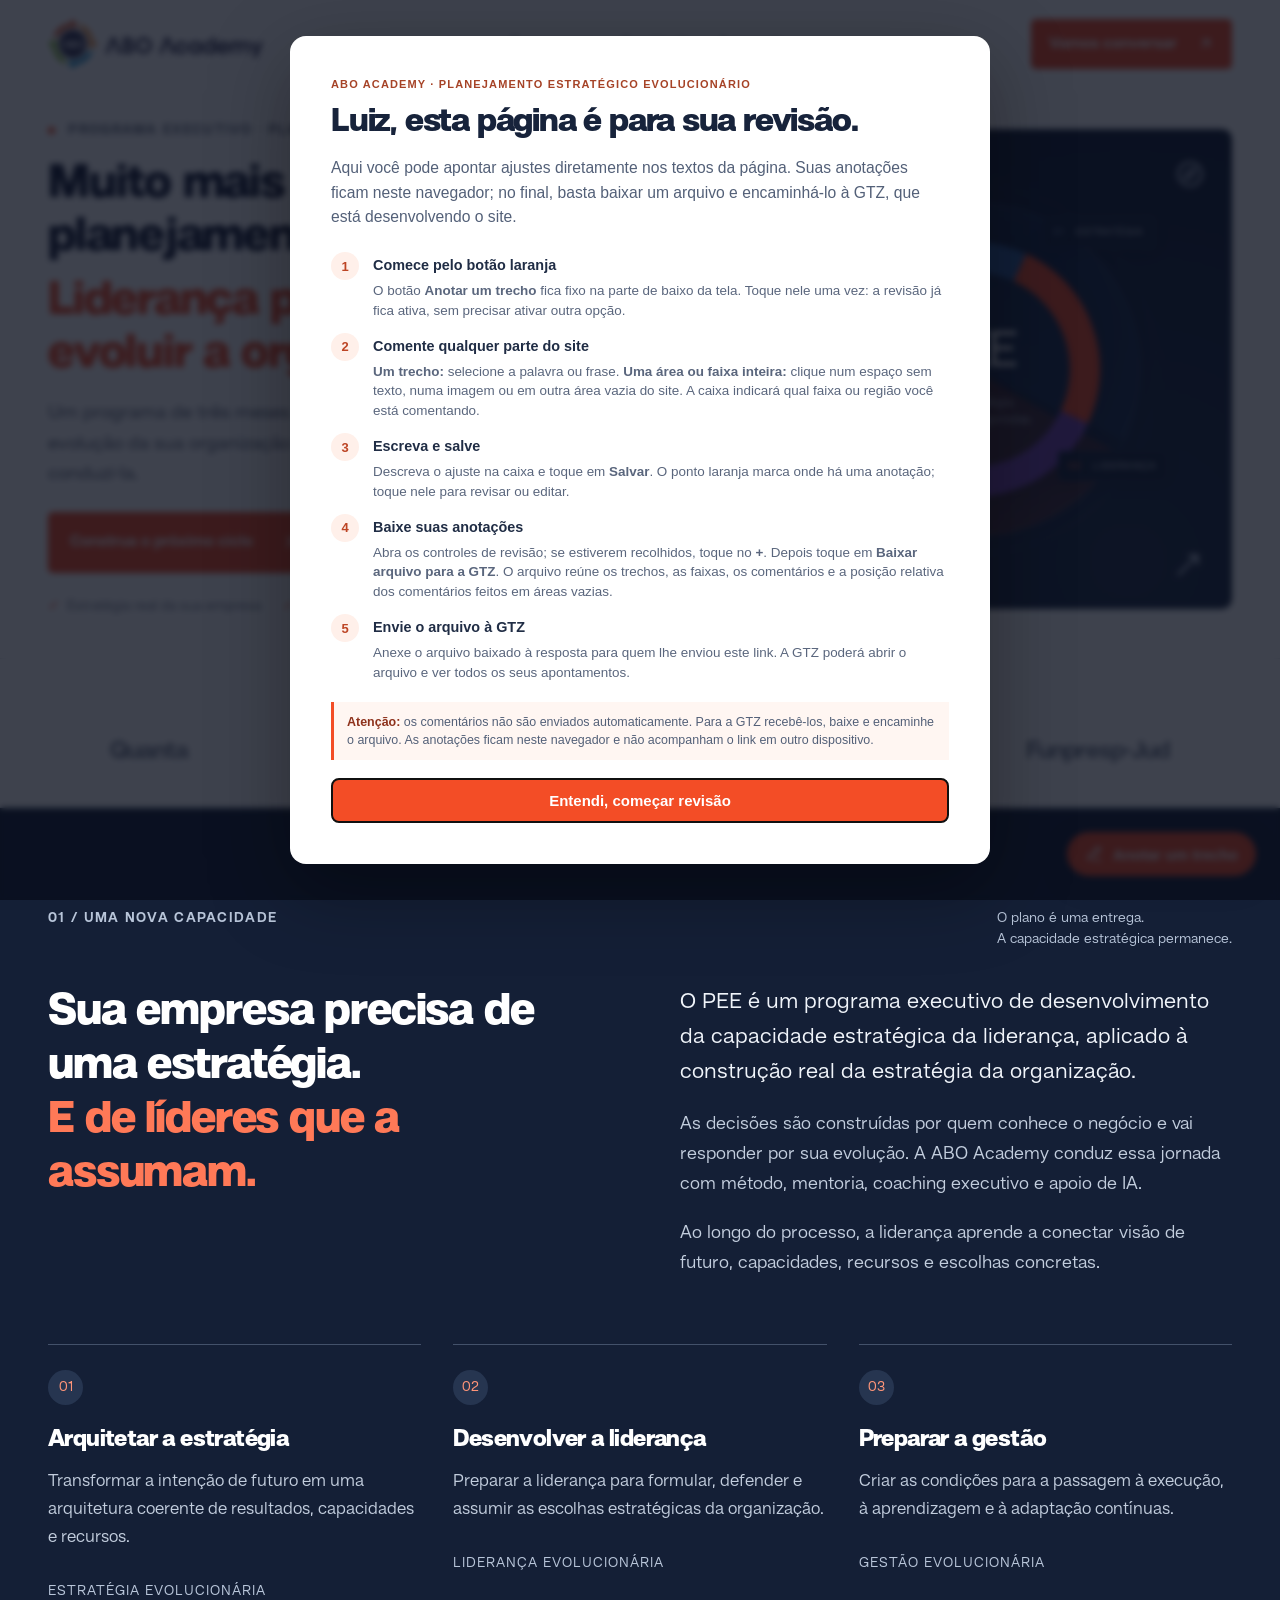
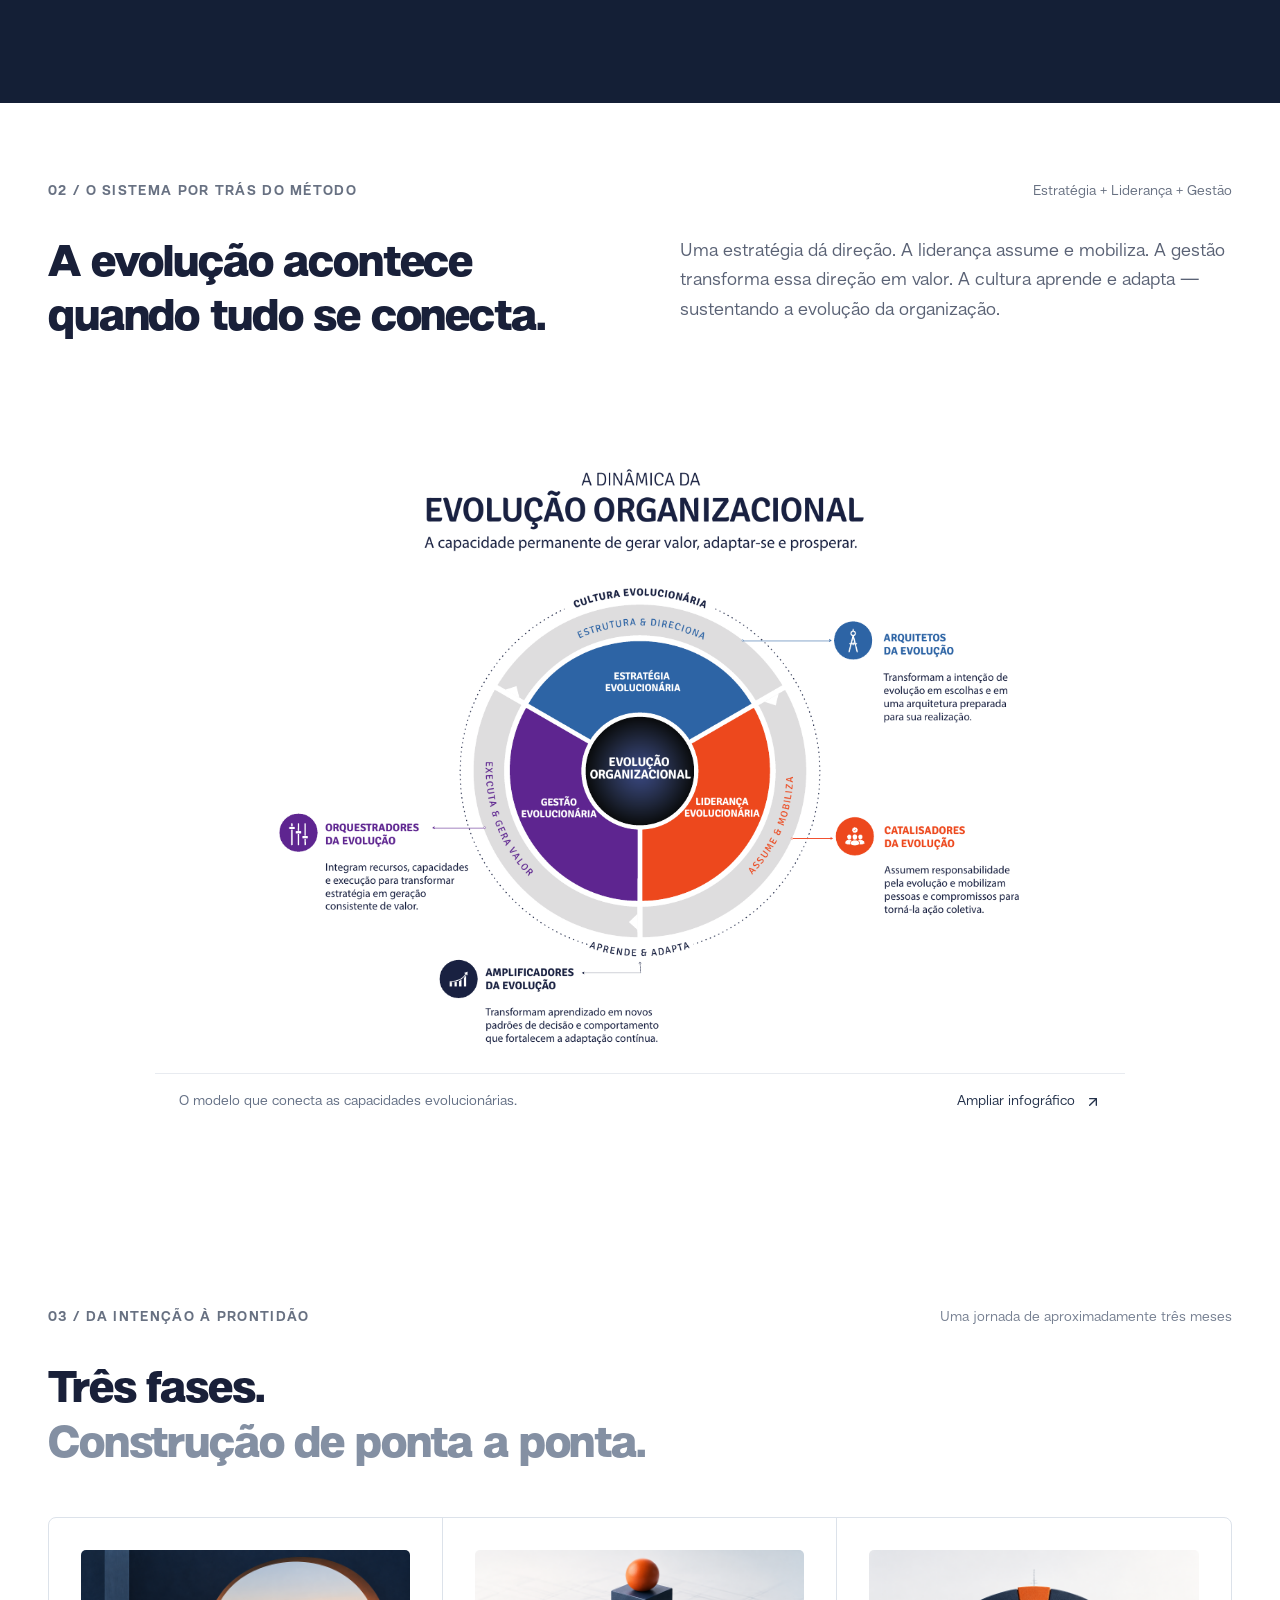
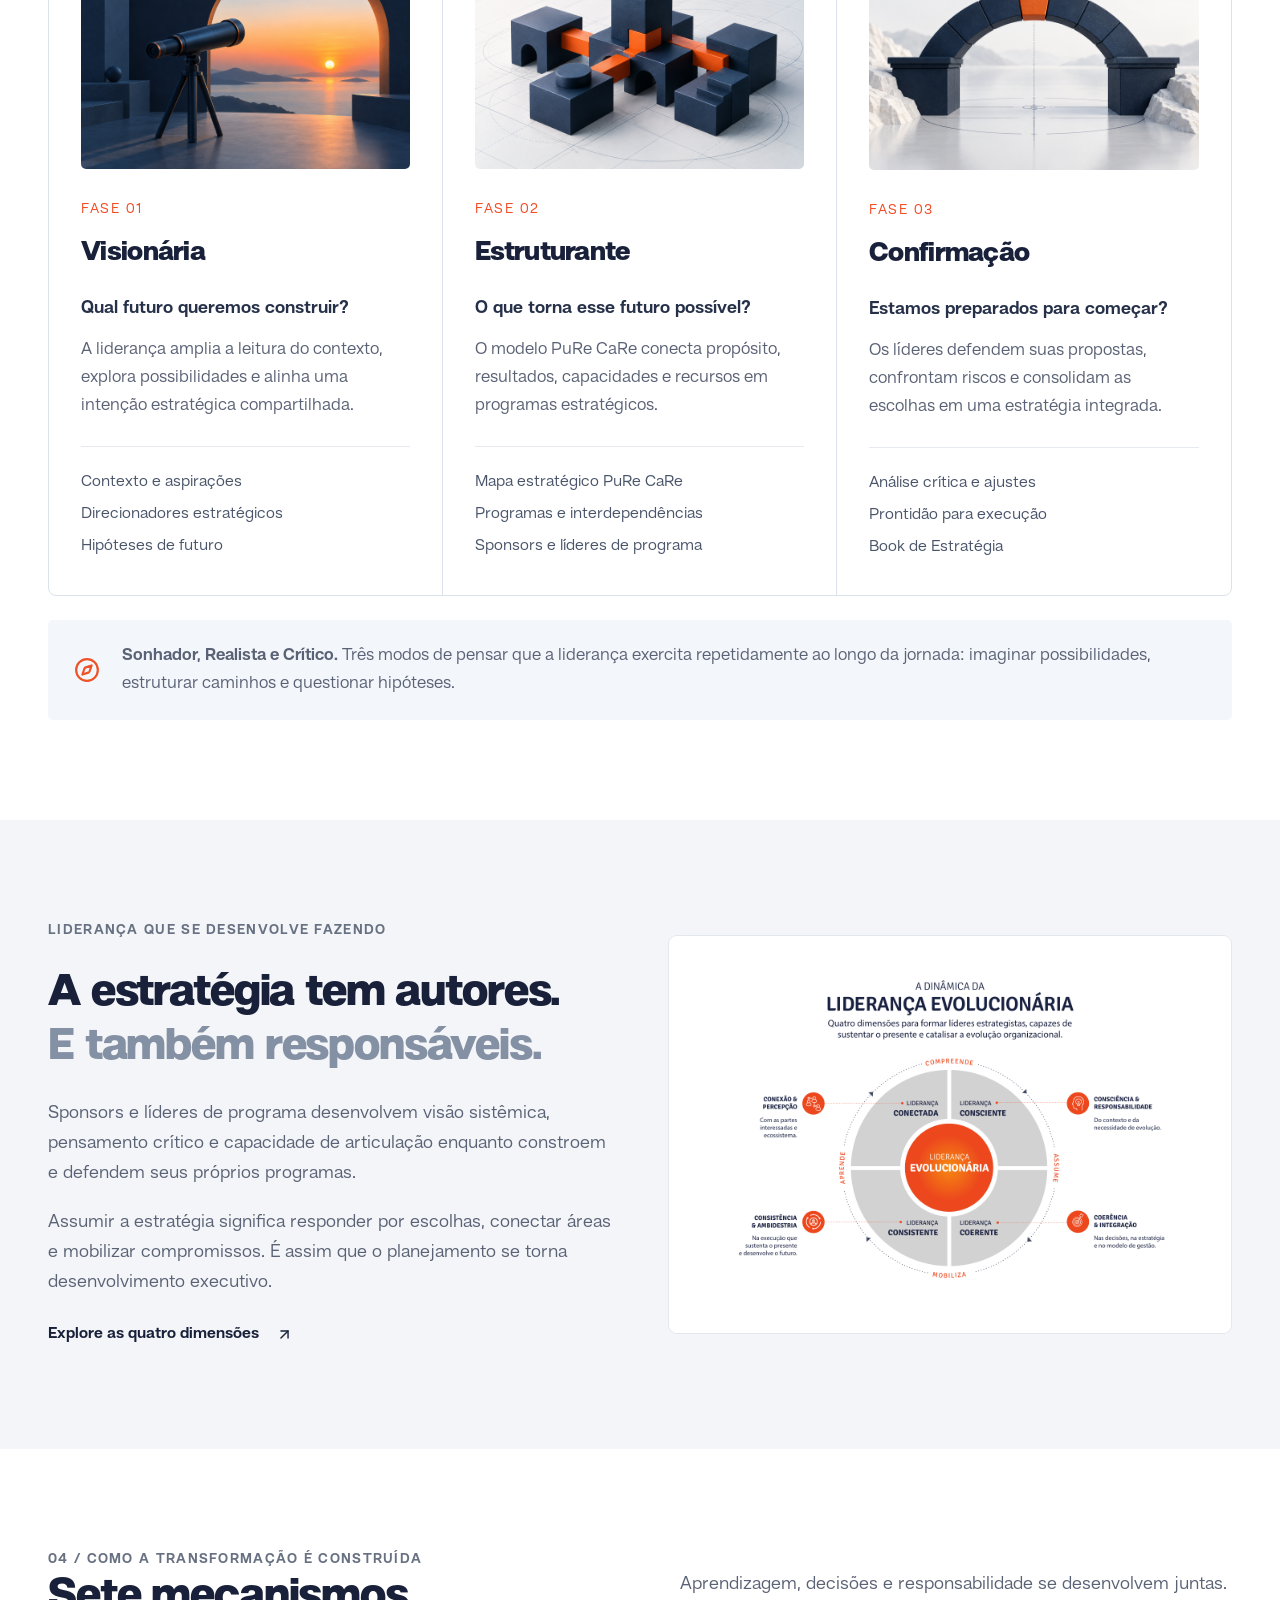
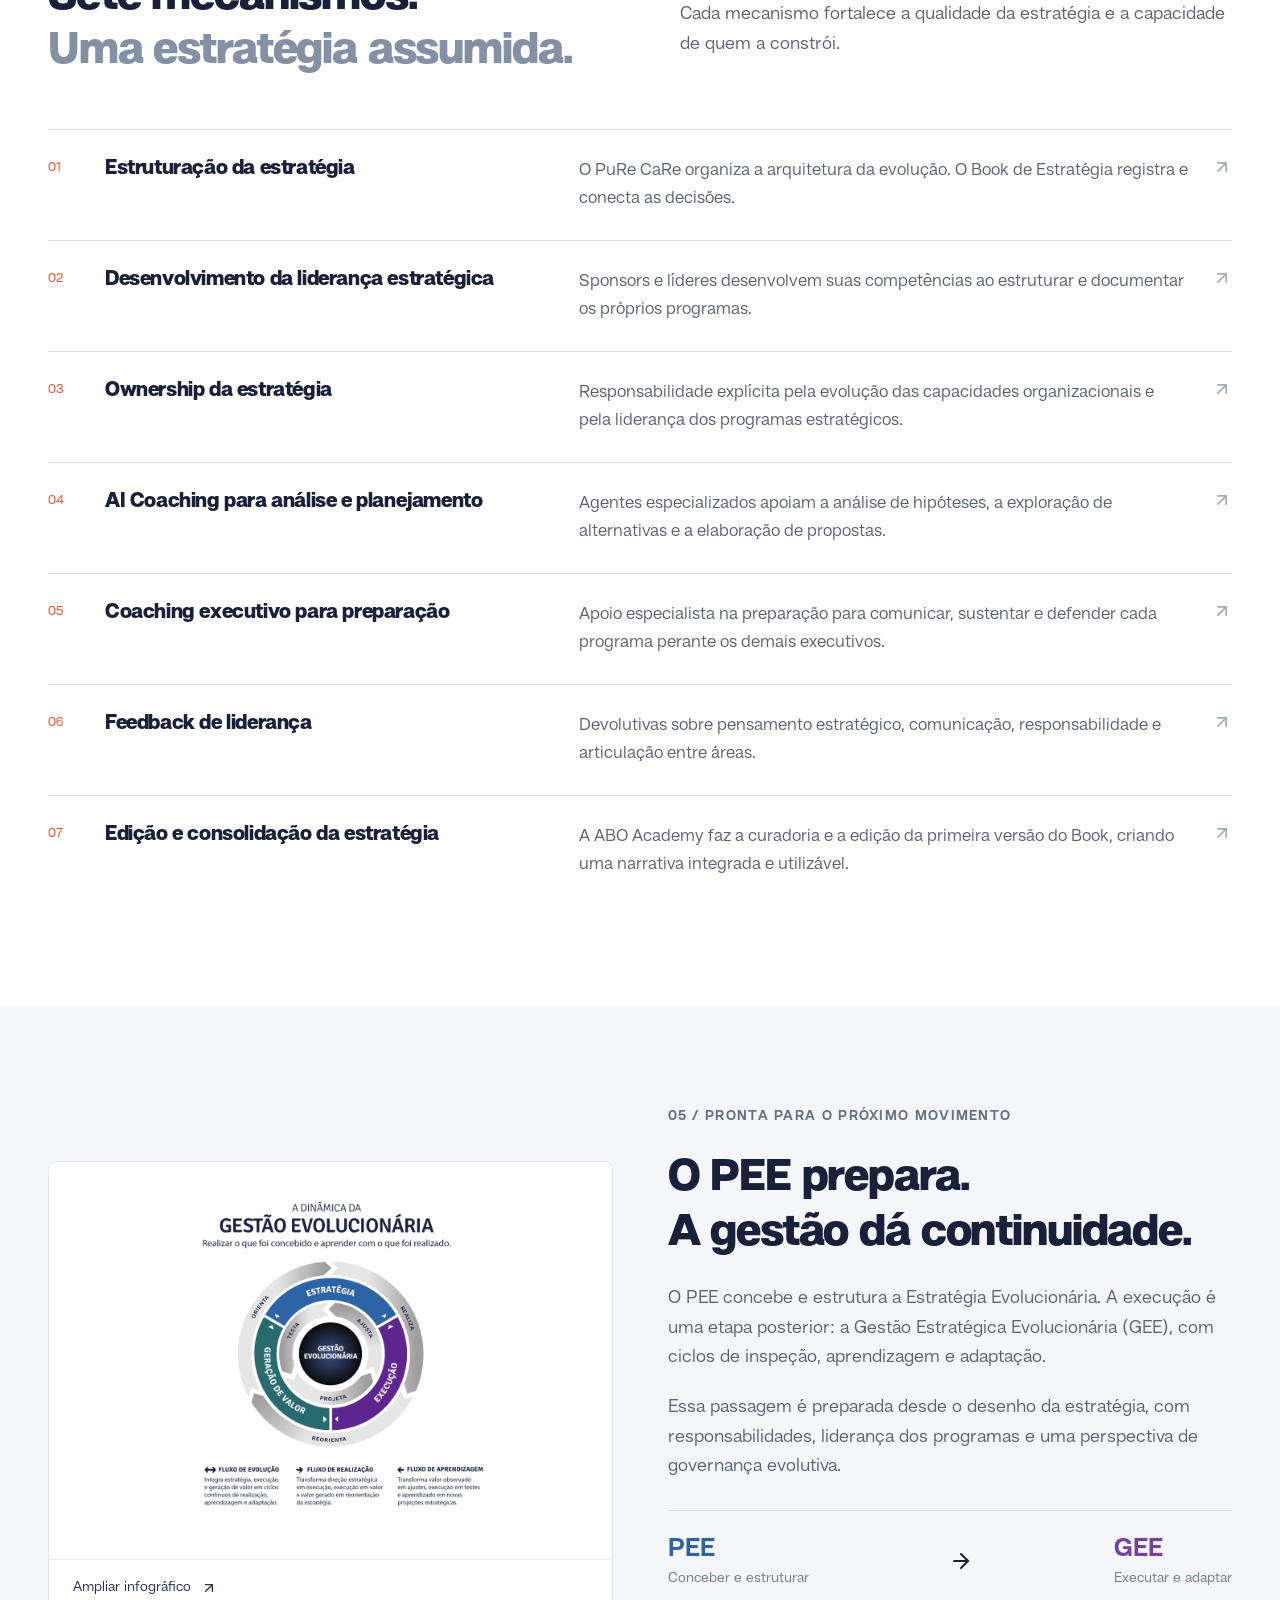
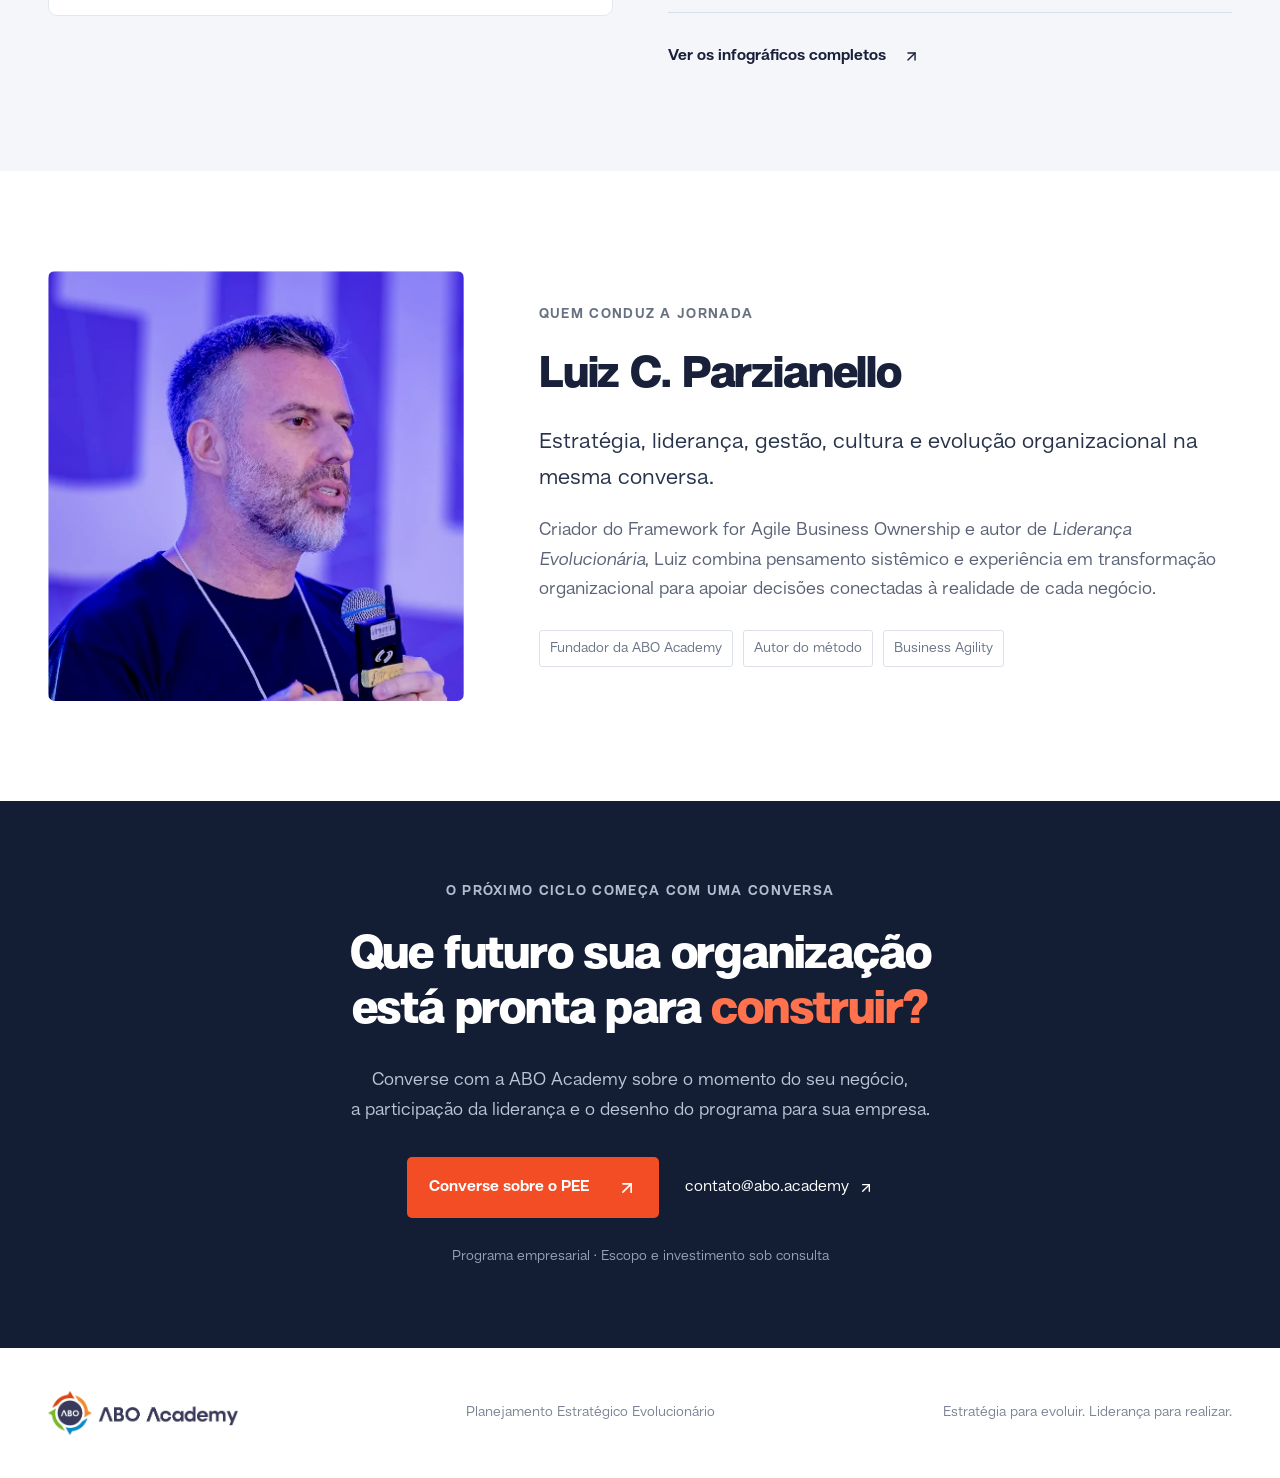
==== commit 67700a2a: "Add approved PEE review annotations and comment export" ====
--- a/index.html
+++ b/index.html
@@ -1 +1,38 @@
-<!doctype html><html lang="pt-BR"><head><meta charset="utf-8"><meta name="robots" content="noindex, nofollow"><meta name="viewport" content="width=device-width, initial-scale=1"><title>PEE | Planejamento Estratégico Evolucionário — ABO Academy</title><meta name="description" content="Construa a estratégia da sua organização enquanto desenvolve líderes capazes de concebê-la, assumi-la e prepará-la para a execução."><link rel="stylesheet" href="./styles.css"></head><body><link rel="preload" as="image" href="./public/logo-abo.png"/><main><header class="header"><a class="brand" href="#inicio" aria-label="ABO Academy início"><img src="./public/logo-abo.png" alt="ABO Academy" width="1698" height="391"/></a><nav aria-label="Principal"><a href="#programa">O programa</a><a href="#metodo">O método</a><a href="#jornada">A jornada</a></nav><a class="button small" href="#conversa">Vamos conversar <svg xmlns="http://www.w3.org/2000/svg" width="17" height="17" viewBox="0 0 24 24" fill="none" stroke="currentColor" stroke-width="2" stroke-linecap="round" stroke-linejoin="round" class="lucide lucide-arrow-up-right" aria-hidden="true"><path d="M7 7h10v10"></path><path d="M7 17 17 7"></path></svg></a></header><section class="hero wrap" id="inicio"><div class="hero-copy"><div class="eyebrow"><span></span> PROGRAMA EXECUTIVO · PLANEJAMENTO ESTRATÉGICO EVOLUCIONÁRIO</div><h1>Muito mais que<br/>planejamento estratégico.<br/><em>Liderança preparada para evoluir a organização.</em></h1><p class="hero-description">Um programa de três meses para construir a estratégia de evolução da sua organização e desenvolver os líderes que vão conduzi-la.</p><a class="button" href="#conversa">Construa o próximo ciclo <svg xmlns="http://www.w3.org/2000/svg" width="19" height="19" viewBox="0 0 24 24" fill="none" stroke="currentColor" stroke-width="2" stroke-linecap="round" stroke-linejoin="round" class="lucide lucide-arrow-up-right" aria-hidden="true"><path d="M7 7h10v10"></path><path d="M7 17 17 7"></path></svg></a><a class="text-link" href="#programa">Conheça o PEE <span>↓</span></a><div class="hero-meta"><span>Estratégia real da sua empresa</span><span>Desenvolvimento executivo</span></div></div><div class="hero-visual"><div class="visual-top"><span>O FUTURO SE CONSTRÓI<br/>COM CAPACIDADE DE EVOLUIR.</span><svg xmlns="http://www.w3.org/2000/svg" width="28" height="28" viewBox="0 0 24 24" fill="none" stroke="currentColor" stroke-width="2" stroke-linecap="round" stroke-linejoin="round" class="lucide lucide-compass" aria-hidden="true"><circle cx="12" cy="12" r="10"></circle><path d="m16.24 7.76-1.804 5.411a2 2 0 0 1-1.265 1.265L7.76 16.24l1.804-5.411a2 2 0 0 1 1.265-1.265z"></path></svg></div><div class="orbit"><div class="orbit-middle"><div class="orbit-core"><span>PEE</span><p>Uma estratégia.<br/>Líderes protagonistas.</p></div></div><div class="orbit-label label-one">01 <b>ESTRATÉGIA</b></div><div class="orbit-label label-two">02 <b>LIDERANÇA</b></div><div class="orbit-label label-three">03 <b>GESTÃO</b></div></div><div class="visual-bottom"><span>CONCEBER. ASSUMIR. EVOLUIR.</span><svg xmlns="http://www.w3.org/2000/svg" width="32" height="32" viewBox="0 0 24 24" fill="none" stroke="currentColor" stroke-width="2" stroke-linecap="round" stroke-linejoin="round" class="lucide lucide-move-up-right" aria-hidden="true"><path d="M13 5H19V11"></path><path d="M19 5L5 19"></path></svg></div></div></section><div class="proof wrap"><span>Organizações que já aderiram ao programa</span><div><b>Quanta</b><b>digix</b><b>CPQD</b><b>Fundiágua</b><b>Funpresp-Jud</b></div></div><section class="section program-section" id="programa"><div class="wrap"><div class="section-top"><p class="eyebrow">01 / UMA NOVA CAPACIDADE</p><p>O plano é uma entrega.<br/>A capacidade estratégica permanece.</p></div><div class="split"><h2>Sua empresa precisa de uma estratégia.<br/><em>E de líderes que a assumam.</em></h2><div><p class="large">O PEE é um programa executivo de desenvolvimento da capacidade estratégica da liderança, aplicado à construção real da estratégia da organização.</p><p>As decisões são construídas por quem conhece o negócio e vai responder por sua evolução. A ABO Academy conduz essa jornada com método, mentoria, coaching executivo e apoio de IA.</p><p>Ao longo do processo, a liderança aprende a conectar visão de futuro, capacidades, recursos e escolhas concretas.</p></div></div><div class="acts"><article><span class="number blue">01</span><h3>Arquitetar a estratégia</h3><p>Transformar a intenção de futuro em uma arquitetura coerente de resultados, capacidades e recursos.</p><small>ESTRATÉGIA EVOLUCIONÁRIA</small></article><article><span class="number orange">02</span><h3>Desenvolver a liderança</h3><p>Preparar a liderança para formular, defender e assumir as escolhas estratégicas da organização.</p><small>LIDERANÇA EVOLUCIONÁRIA</small></article><article><span class="number purple">03</span><h3>Preparar a gestão</h3><p>Criar as condições para a passagem à execução, à aprendizagem e à adaptação contínuas.</p><small>GESTÃO EVOLUCIONÁRIA</small></article></div></div></section><section class="system-section" id="metodo"><div class="wrap"><div class="section-top"><p class="eyebrow">02 / O SISTEMA POR TRÁS DO MÉTODO</p><span>Estratégia + Liderança + Gestão</span></div><div class="split system-intro"><h2>A evolução acontece<br/>quando tudo se conecta.</h2><p>Uma estratégia dá direção. A liderança assume e mobiliza. A gestão transforma essa direção em valor. A cultura aprende e adapta — sustentando a evolução da organização.</p></div><figure class="diagram"><img width="1400" height="990" src="./public/evolucao.png" alt="Dinâmica da evolução organizacional: estratégia estrutura e direciona, liderança assume e mobiliza, gestão executa e gera valor, e cultura aprende e adapta." loading="lazy"/><figcaption><span>O modelo que conecta as capacidades evolucionárias.</span><a href="./public/evolucao.png" target="_blank" rel="noreferrer">Ampliar infográfico <svg xmlns="http://www.w3.org/2000/svg" width="16" height="16" viewBox="0 0 24 24" fill="none" stroke="currentColor" stroke-width="2" stroke-linecap="round" stroke-linejoin="round" class="lucide lucide-arrow-up-right" aria-hidden="true"><path d="M7 7h10v10"></path><path d="M7 17 17 7"></path></svg></a></figcaption></figure></div></section><section class="section wrap" id="jornada"><div class="section-top"><p class="eyebrow">03 / DA INTENÇÃO À PRONTIDÃO</p><span>Uma jornada de aproximadamente três meses</span></div><h2>Três fases.<br/><em>Construção de ponta a ponta.</em></h2><div class="journey"><article><img class="phase-image" src="./public/visionaria.png" alt="Luneta voltada para um horizonte laranja, representando a visão de futuro." width="1536" height="1024" loading="lazy"/><span>FASE 01</span><h3>Visionária</h3><p class="question">Qual futuro queremos construir?</p><p>A liderança amplia a leitura do contexto, explora possibilidades e alinha uma intenção estratégica compartilhada.</p><div>Contexto e aspirações<br/>Direcionadores estratégicos<br/>Hipóteses de futuro</div></article><article><img class="phase-image" src="./public/estruturante.png" alt="Blocos arquitetônicos conectados, representando a estruturação de capacidades e programas." width="1536" height="1024" loading="lazy"/><span>FASE 02</span><h3>Estruturante</h3><p class="question">O que torna esse futuro possível?</p><p>O modelo PuRe CaRe conecta propósito, resultados, capacidades e recursos em programas estratégicos.</p><div>Mapa estratégico PuRe CaRe<br/>Programas e interdependências<br/>Sponsors e líderes de programa</div></article><article><img class="phase-image" src="./public/confirmacao.png" alt="Ponte estruturada com peça de conexão laranja, representando coerência e prontidão para avançar." width="1536" height="1024" loading="lazy"/><span>FASE 03</span><h3>Confirmação</h3><p class="question">Estamos preparados para começar?</p><p>Os líderes defendem suas propostas, confrontam riscos e consolidam as escolhas em uma estratégia integrada.</p><div>Análise crítica e ajustes<br/>Prontidão para execução<br/>Book de Estratégia</div></article></div><div class="note"><svg xmlns="http://www.w3.org/2000/svg" width="26" height="26" viewBox="0 0 24 24" fill="none" stroke="currentColor" stroke-width="2" stroke-linecap="round" stroke-linejoin="round" class="lucide lucide-compass" aria-hidden="true"><circle cx="12" cy="12" r="10"></circle><path d="m16.24 7.76-1.804 5.411a2 2 0 0 1-1.265 1.265L7.76 16.24l1.804-5.411a2 2 0 0 1 1.265-1.265z"></path></svg><p><b>Sonhador, Realista e Crítico.</b> Três modos de pensar que a liderança exercita repetidamente ao longo da jornada: imaginar possibilidades, estruturar caminhos e questionar hipóteses.</p></div></section><section class="leadership section"><div class="wrap split"><div><p class="eyebrow">LIDERANÇA QUE SE DESENVOLVE FAZENDO</p><h2>A estratégia tem autores.<br/><em>E também responsáveis.</em></h2><p>Sponsors e líderes de programa desenvolvem visão sistêmica, pensamento crítico e capacidade de articulação enquanto constroem e defendem seus próprios programas.</p><p>Assumir a estratégia significa responder por escolhas, conectar áreas e mobilizar compromissos. É assim que o planejamento se torna desenvolvimento executivo.</p><a class="text-link" href="./public/lideranca.png" target="_blank" rel="noreferrer">Explore as quatro dimensões <svg xmlns="http://www.w3.org/2000/svg" width="17" height="17" viewBox="0 0 24 24" fill="none" stroke="currentColor" stroke-width="2" stroke-linecap="round" stroke-linejoin="round" class="lucide lucide-arrow-up-right" aria-hidden="true"><path d="M7 7h10v10"></path><path d="M7 17 17 7"></path></svg></a></div><figure class="diagram compact"><img width="1400" height="990" src="./public/lideranca.png" alt="Liderança evolucionária em quatro dimensões: conectada, consciente, coerente e consistente." loading="lazy"/></figure></div></section><section class="section wrap"><p class="eyebrow">04 / COMO A TRANSFORMAÇÃO É CONSTRUÍDA</p><div class="split"><h2>Sete mecanismos.<br/><em>Uma estratégia assumida.</em></h2><p>Aprendizagem, decisões e responsabilidade se desenvolvem juntas. Cada mecanismo fortalece a qualidade da estratégia e a capacidade de quem a constrói.</p></div><div class="mechanisms"><article><span>01</span><h3>Estruturação da estratégia</h3><p>O PuRe CaRe organiza a arquitetura da evolução. O Book de Estratégia registra e conecta as decisões.</p><svg xmlns="http://www.w3.org/2000/svg" width="20" height="20" viewBox="0 0 24 24" fill="none" stroke="currentColor" stroke-width="2" stroke-linecap="round" stroke-linejoin="round" class="lucide lucide-arrow-up-right" aria-hidden="true"><path d="M7 7h10v10"></path><path d="M7 17 17 7"></path></svg></article><article><span>02</span><h3>Desenvolvimento da liderança estratégica</h3><p>Sponsors e líderes desenvolvem suas competências ao estruturar e documentar os próprios programas.</p><svg xmlns="http://www.w3.org/2000/svg" width="20" height="20" viewBox="0 0 24 24" fill="none" stroke="currentColor" stroke-width="2" stroke-linecap="round" stroke-linejoin="round" class="lucide lucide-arrow-up-right" aria-hidden="true"><path d="M7 7h10v10"></path><path d="M7 17 17 7"></path></svg></article><article><span>03</span><h3>Ownership da estratégia</h3><p>Responsabilidade explícita pela evolução das capacidades organizacionais e pela liderança dos programas estratégicos.</p><svg xmlns="http://www.w3.org/2000/svg" width="20" height="20" viewBox="0 0 24 24" fill="none" stroke="currentColor" stroke-width="2" stroke-linecap="round" stroke-linejoin="round" class="lucide lucide-arrow-up-right" aria-hidden="true"><path d="M7 7h10v10"></path><path d="M7 17 17 7"></path></svg></article><article><span>04</span><h3>AI Coaching para análise e planejamento</h3><p>Agentes especializados apoiam a análise de hipóteses, a exploração de alternativas e a elaboração de propostas.</p><svg xmlns="http://www.w3.org/2000/svg" width="20" height="20" viewBox="0 0 24 24" fill="none" stroke="currentColor" stroke-width="2" stroke-linecap="round" stroke-linejoin="round" class="lucide lucide-arrow-up-right" aria-hidden="true"><path d="M7 7h10v10"></path><path d="M7 17 17 7"></path></svg></article><article><span>05</span><h3>Coaching executivo para preparação</h3><p>Apoio especialista na preparação para comunicar, sustentar e defender cada programa perante os demais executivos.</p><svg xmlns="http://www.w3.org/2000/svg" width="20" height="20" viewBox="0 0 24 24" fill="none" stroke="currentColor" stroke-width="2" stroke-linecap="round" stroke-linejoin="round" class="lucide lucide-arrow-up-right" aria-hidden="true"><path d="M7 7h10v10"></path><path d="M7 17 17 7"></path></svg></article><article><span>06</span><h3>Feedback de liderança</h3><p>Devolutivas sobre pensamento estratégico, comunicação, responsabilidade e articulação entre áreas.</p><svg xmlns="http://www.w3.org/2000/svg" width="20" height="20" viewBox="0 0 24 24" fill="none" stroke="currentColor" stroke-width="2" stroke-linecap="round" stroke-linejoin="round" class="lucide lucide-arrow-up-right" aria-hidden="true"><path d="M7 7h10v10"></path><path d="M7 17 17 7"></path></svg></article><article><span>07</span><h3>Edição e consolidação da estratégia</h3><p>A ABO Academy faz a curadoria e a edição da primeira versão do Book, criando uma narrativa integrada e utilizável.</p><svg xmlns="http://www.w3.org/2000/svg" width="20" height="20" viewBox="0 0 24 24" fill="none" stroke="currentColor" stroke-width="2" stroke-linecap="round" stroke-linejoin="round" class="lucide lucide-arrow-up-right" aria-hidden="true"><path d="M7 7h10v10"></path><path d="M7 17 17 7"></path></svg></article></div></section><section class="transition section"><div class="wrap split"><figure class="diagram compact"><img width="1400" height="990" src="./public/gestao.png" alt="Gestão evolucionária integra estratégia, execução e geração de valor em fluxos de realização e aprendizagem." loading="lazy"/><figcaption><a href="./public/gestao.png" target="_blank" rel="noreferrer">Ampliar infográfico <svg xmlns="http://www.w3.org/2000/svg" width="16" height="16" viewBox="0 0 24 24" fill="none" stroke="currentColor" stroke-width="2" stroke-linecap="round" stroke-linejoin="round" class="lucide lucide-arrow-up-right" aria-hidden="true"><path d="M7 7h10v10"></path><path d="M7 17 17 7"></path></svg></a></figcaption></figure><div><p class="eyebrow">05 / PRONTA PARA O PRÓXIMO MOVIMENTO</p><h2>O PEE prepara.<br/>A gestão dá continuidade.</h2><p>O PEE concebe e estrutura a Estratégia Evolucionária. A execução é uma etapa posterior: a Gestão Estratégica Evolucionária (GEE), com ciclos de inspeção, aprendizagem e adaptação.</p><p>Essa passagem é preparada desde o desenho da estratégia, com responsabilidades, liderança dos programas e uma perspectiva de governança evolutiva.</p><div class="handoff"><span><b>PEE</b>Conceber e estruturar</span><svg xmlns="http://www.w3.org/2000/svg" width="24" height="24" viewBox="0 0 24 24" fill="none" stroke="currentColor" stroke-width="2" stroke-linecap="round" stroke-linejoin="round" class="lucide lucide-arrow-right" aria-hidden="true"><path d="M5 12h14"></path><path d="m12 5 7 7-7 7"></path></svg><span><b>GEE</b>Executar e adaptar</span></div><a class="text-link" href="./public/infograficos-pee.pdf" target="_blank" rel="noreferrer">Ver os infográficos completos <svg xmlns="http://www.w3.org/2000/svg" width="17" height="17" viewBox="0 0 24 24" fill="none" stroke="currentColor" stroke-width="2" stroke-linecap="round" stroke-linejoin="round" class="lucide lucide-arrow-up-right" aria-hidden="true"><path d="M7 7h10v10"></path><path d="M7 17 17 7"></path></svg></a></div></div></section><section class="author section wrap"><div class="portrait"><img width="420" height="750" src="./public/luiz.webp" alt="Luiz C. Parzianello, autor do método e fundador da ABO Academy" loading="lazy"/></div><div><p class="eyebrow">QUEM CONDUZ A JORNADA</p><h2>Luiz C. Parzianello</h2><p class="large">Estratégia, liderança, gestão, cultura e evolução organizacional na mesma conversa.</p><p>Criador do Framework for Agile Business Ownership e autor de <i>Liderança Evolucionária</i>, Luiz combina pensamento sistêmico e experiência em transformação organizacional para apoiar decisões conectadas à realidade de cada negócio.</p><div class="credentials"><span>Fundador da ABO Academy</span><span>Autor do método</span><span>Business Agility</span></div></div></section><section class="contact" id="conversa"><div class="wrap"><p class="eyebrow">O PRÓXIMO CICLO COMEÇA COM UMA CONVERSA</p><h2>Que futuro sua organização<br/>está pronta para <em>construir?</em></h2><p>Converse com a ABO Academy sobre o momento do seu negócio,<br class="desktop"/> a participação da liderança e o desenho do programa para sua empresa.</p><a class="button" href="https://wa.me/555133320963?text=Ol%C3%A1!%20Quero%20conversar%20sobre%20o%20PEE%20para%20minha%20organiza%C3%A7%C3%A3o." target="_blank" rel="noreferrer">Converse sobre o PEE <svg xmlns="http://www.w3.org/2000/svg" width="20" height="20" viewBox="0 0 24 24" fill="none" stroke="currentColor" stroke-width="2" stroke-linecap="round" stroke-linejoin="round" class="lucide lucide-arrow-up-right" aria-hidden="true"><path d="M7 7h10v10"></path><path d="M7 17 17 7"></path></svg></a><a class="contact-email" href="mailto:contato@abo.academy?subject=Planejamento%20Estrat%C3%A9gico%20Evolucion%C3%A1rio">contato@abo.academy <svg xmlns="http://www.w3.org/2000/svg" width="16" height="16" viewBox="0 0 24 24" fill="none" stroke="currentColor" stroke-width="2" stroke-linecap="round" stroke-linejoin="round" class="lucide lucide-arrow-up-right" aria-hidden="true"><path d="M7 7h10v10"></path><path d="M7 17 17 7"></path></svg></a><span class="contact-note">Programa empresarial · Escopo e investimento sob consulta</span></div></section><footer class="wrap"><a class="brand" href="#inicio"><img src="./public/logo-abo.png" alt="ABO Academy" width="1698" height="391"/></a><p>Planejamento Estratégico Evolucionário</p><span>Estratégia para evoluir. Liderança para realizar.</span></footer></main></body></html>+<!doctype html><html lang="pt-BR"><head><meta charset="utf-8"><meta name="robots" content="noindex, nofollow"><meta name="viewport" content="width=device-width, initial-scale=1"><title>PEE | Planejamento Estratégico Evolucionário — ABO Academy</title><meta name="description" content="Construa a estratégia da sua organização enquanto desenvolve líderes capazes de concebê-la, assumi-la e prepará-la para a execução."><link rel="stylesheet" href="./styles.css"><link rel="stylesheet" href="./review.css"></head><body><link rel="preload" as="image" href="./public/logo-abo.png"/><main><header class="header"><a class="brand" href="#inicio" aria-label="ABO Academy início"><img src="./public/logo-abo.png" alt="ABO Academy" width="1698" height="391"/></a><nav aria-label="Principal"><a href="#programa">O programa</a><a href="#metodo">O método</a><a href="#jornada">A jornada</a></nav><a class="button small" href="#conversa">Vamos conversar <svg xmlns="http://www.w3.org/2000/svg" width="17" height="17" viewBox="0 0 24 24" fill="none" stroke="currentColor" stroke-width="2" stroke-linecap="round" stroke-linejoin="round" class="lucide lucide-arrow-up-right" aria-hidden="true"><path d="M7 7h10v10"></path><path d="M7 17 17 7"></path></svg></a></header><section class="hero wrap" id="inicio"><div class="hero-copy"><div class="eyebrow"><span></span> PROGRAMA EXECUTIVO · PLANEJAMENTO ESTRATÉGICO EVOLUCIONÁRIO</div><h1>Muito mais que<br/>planejamento estratégico.<br/><em>Liderança preparada para evoluir a organização.</em></h1><p class="hero-description">Um programa de três meses para construir a estratégia de evolução da sua organização e desenvolver os líderes que vão conduzi-la.</p><a class="button" href="#conversa">Construa o próximo ciclo <svg xmlns="http://www.w3.org/2000/svg" width="19" height="19" viewBox="0 0 24 24" fill="none" stroke="currentColor" stroke-width="2" stroke-linecap="round" stroke-linejoin="round" class="lucide lucide-arrow-up-right" aria-hidden="true"><path d="M7 7h10v10"></path><path d="M7 17 17 7"></path></svg></a><a class="text-link" href="#programa">Conheça o PEE <span>↓</span></a><div class="hero-meta"><span>Estratégia real da sua empresa</span><span>Desenvolvimento executivo</span></div></div><div class="hero-visual"><div class="visual-top"><span>O FUTURO SE CONSTRÓI<br/>COM CAPACIDADE DE EVOLUIR.</span><svg xmlns="http://www.w3.org/2000/svg" width="28" height="28" viewBox="0 0 24 24" fill="none" stroke="currentColor" stroke-width="2" stroke-linecap="round" stroke-linejoin="round" class="lucide lucide-compass" aria-hidden="true"><circle cx="12" cy="12" r="10"></circle><path d="m16.24 7.76-1.804 5.411a2 2 0 0 1-1.265 1.265L7.76 16.24l1.804-5.411a2 2 0 0 1 1.265-1.265z"></path></svg></div><div class="orbit"><div class="orbit-middle"><div class="orbit-core"><span>PEE</span><p>Uma estratégia.<br/>Líderes protagonistas.</p></div></div><div class="orbit-label label-one">01 <b>ESTRATÉGIA</b></div><div class="orbit-label label-two">02 <b>LIDERANÇA</b></div><div class="orbit-label label-three">03 <b>GESTÃO</b></div></div><div class="visual-bottom"><span>CONCEBER. ASSUMIR. EVOLUIR.</span><svg xmlns="http://www.w3.org/2000/svg" width="32" height="32" viewBox="0 0 24 24" fill="none" stroke="currentColor" stroke-width="2" stroke-linecap="round" stroke-linejoin="round" class="lucide lucide-move-up-right" aria-hidden="true"><path d="M13 5H19V11"></path><path d="M19 5L5 19"></path></svg></div></div></section><div class="proof wrap"><span>Organizações que já aderiram ao programa</span><div><b>Quanta</b><b>digix</b><b>CPQD</b><b>Fundiágua</b><b>Funpresp-Jud</b></div></div><section class="section program-section" id="programa"><div class="wrap"><div class="section-top"><p class="eyebrow">01 / UMA NOVA CAPACIDADE</p><p>O plano é uma entrega.<br/>A capacidade estratégica permanece.</p></div><div class="split"><h2>Sua empresa precisa de uma estratégia.<br/><em>E de líderes que a assumam.</em></h2><div><p class="large">O PEE é um programa executivo de desenvolvimento da capacidade estratégica da liderança, aplicado à construção real da estratégia da organização.</p><p>As decisões são construídas por quem conhece o negócio e vai responder por sua evolução. A ABO Academy conduz essa jornada com método, mentoria, coaching executivo e apoio de IA.</p><p>Ao longo do processo, a liderança aprende a conectar visão de futuro, capacidades, recursos e escolhas concretas.</p></div></div><div class="acts"><article><span class="number blue">01</span><h3>Arquitetar a estratégia</h3><p>Transformar a intenção de futuro em uma arquitetura coerente de resultados, capacidades e recursos.</p><small>ESTRATÉGIA EVOLUCIONÁRIA</small></article><article><span class="number orange">02</span><h3>Desenvolver a liderança</h3><p>Preparar a liderança para formular, defender e assumir as escolhas estratégicas da organização.</p><small>LIDERANÇA EVOLUCIONÁRIA</small></article><article><span class="number purple">03</span><h3>Preparar a gestão</h3><p>Criar as condições para a passagem à execução, à aprendizagem e à adaptação contínuas.</p><small>GESTÃO EVOLUCIONÁRIA</small></article></div></div></section><section class="system-section" id="metodo"><div class="wrap"><div class="section-top"><p class="eyebrow">02 / O SISTEMA POR TRÁS DO MÉTODO</p><span>Estratégia + Liderança + Gestão</span></div><div class="split system-intro"><h2>A evolução acontece<br/>quando tudo se conecta.</h2><p>Uma estratégia dá direção. A liderança assume e mobiliza. A gestão transforma essa direção em valor. A cultura aprende e adapta — sustentando a evolução da organização.</p></div><figure class="diagram"><img width="1400" height="990" src="./public/evolucao.png" alt="Dinâmica da evolução organizacional: estratégia estrutura e direciona, liderança assume e mobiliza, gestão executa e gera valor, e cultura aprende e adapta." loading="lazy"/><figcaption><span>O modelo que conecta as capacidades evolucionárias.</span><a href="./public/evolucao.png" target="_blank" rel="noreferrer">Ampliar infográfico <svg xmlns="http://www.w3.org/2000/svg" width="16" height="16" viewBox="0 0 24 24" fill="none" stroke="currentColor" stroke-width="2" stroke-linecap="round" stroke-linejoin="round" class="lucide lucide-arrow-up-right" aria-hidden="true"><path d="M7 7h10v10"></path><path d="M7 17 17 7"></path></svg></a></figcaption></figure></div></section><section class="section wrap" id="jornada"><div class="section-top"><p class="eyebrow">03 / DA INTENÇÃO À PRONTIDÃO</p><span>Uma jornada de aproximadamente três meses</span></div><h2>Três fases.<br/><em>Construção de ponta a ponta.</em></h2><div class="journey"><article><img class="phase-image" src="./public/visionaria.png" alt="Luneta voltada para um horizonte laranja, representando a visão de futuro." width="1536" height="1024" loading="lazy"/><span>FASE 01</span><h3>Visionária</h3><p class="question">Qual futuro queremos construir?</p><p>A liderança amplia a leitura do contexto, explora possibilidades e alinha uma intenção estratégica compartilhada.</p><div>Contexto e aspirações<br/>Direcionadores estratégicos<br/>Hipóteses de futuro</div></article><article><img class="phase-image" src="./public/estruturante.png" alt="Blocos arquitetônicos conectados, representando a estruturação de capacidades e programas." width="1536" height="1024" loading="lazy"/><span>FASE 02</span><h3>Estruturante</h3><p class="question">O que torna esse futuro possível?</p><p>O modelo PuRe CaRe conecta propósito, resultados, capacidades e recursos em programas estratégicos.</p><div>Mapa estratégico PuRe CaRe<br/>Programas e interdependências<br/>Sponsors e líderes de programa</div></article><article><img class="phase-image" src="./public/confirmacao.png" alt="Ponte estruturada com peça de conexão laranja, representando coerência e prontidão para avançar." width="1536" height="1024" loading="lazy"/><span>FASE 03</span><h3>Confirmação</h3><p class="question">Estamos preparados para começar?</p><p>Os líderes defendem suas propostas, confrontam riscos e consolidam as escolhas em uma estratégia integrada.</p><div>Análise crítica e ajustes<br/>Prontidão para execução<br/>Book de Estratégia</div></article></div><div class="note"><svg xmlns="http://www.w3.org/2000/svg" width="26" height="26" viewBox="0 0 24 24" fill="none" stroke="currentColor" stroke-width="2" stroke-linecap="round" stroke-linejoin="round" class="lucide lucide-compass" aria-hidden="true"><circle cx="12" cy="12" r="10"></circle><path d="m16.24 7.76-1.804 5.411a2 2 0 0 1-1.265 1.265L7.76 16.24l1.804-5.411a2 2 0 0 1 1.265-1.265z"></path></svg><p><b>Sonhador, Realista e Crítico.</b> Três modos de pensar que a liderança exercita repetidamente ao longo da jornada: imaginar possibilidades, estruturar caminhos e questionar hipóteses.</p></div></section><section class="leadership section"><div class="wrap split"><div><p class="eyebrow">LIDERANÇA QUE SE DESENVOLVE FAZENDO</p><h2>A estratégia tem autores.<br/><em>E também responsáveis.</em></h2><p>Sponsors e líderes de programa desenvolvem visão sistêmica, pensamento crítico e capacidade de articulação enquanto constroem e defendem seus próprios programas.</p><p>Assumir a estratégia significa responder por escolhas, conectar áreas e mobilizar compromissos. É assim que o planejamento se torna desenvolvimento executivo.</p><a class="text-link" href="./public/lideranca.png" target="_blank" rel="noreferrer">Explore as quatro dimensões <svg xmlns="http://www.w3.org/2000/svg" width="17" height="17" viewBox="0 0 24 24" fill="none" stroke="currentColor" stroke-width="2" stroke-linecap="round" stroke-linejoin="round" class="lucide lucide-arrow-up-right" aria-hidden="true"><path d="M7 7h10v10"></path><path d="M7 17 17 7"></path></svg></a></div><figure class="diagram compact"><img width="1400" height="990" src="./public/lideranca.png" alt="Liderança evolucionária em quatro dimensões: conectada, consciente, coerente e consistente." loading="lazy"/></figure></div></section><section class="section wrap"><p class="eyebrow">04 / COMO A TRANSFORMAÇÃO É CONSTRUÍDA</p><div class="split"><h2>Sete mecanismos.<br/><em>Uma estratégia assumida.</em></h2><p>Aprendizagem, decisões e responsabilidade se desenvolvem juntas. Cada mecanismo fortalece a qualidade da estratégia e a capacidade de quem a constrói.</p></div><div class="mechanisms"><article><span>01</span><h3>Estruturação da estratégia</h3><p>O PuRe CaRe organiza a arquitetura da evolução. O Book de Estratégia registra e conecta as decisões.</p><svg xmlns="http://www.w3.org/2000/svg" width="20" height="20" viewBox="0 0 24 24" fill="none" stroke="currentColor" stroke-width="2" stroke-linecap="round" stroke-linejoin="round" class="lucide lucide-arrow-up-right" aria-hidden="true"><path d="M7 7h10v10"></path><path d="M7 17 17 7"></path></svg></article><article><span>02</span><h3>Desenvolvimento da liderança estratégica</h3><p>Sponsors e líderes desenvolvem suas competências ao estruturar e documentar os próprios programas.</p><svg xmlns="http://www.w3.org/2000/svg" width="20" height="20" viewBox="0 0 24 24" fill="none" stroke="currentColor" stroke-width="2" stroke-linecap="round" stroke-linejoin="round" class="lucide lucide-arrow-up-right" aria-hidden="true"><path d="M7 7h10v10"></path><path d="M7 17 17 7"></path></svg></article><article><span>03</span><h3>Ownership da estratégia</h3><p>Responsabilidade explícita pela evolução das capacidades organizacionais e pela liderança dos programas estratégicos.</p><svg xmlns="http://www.w3.org/2000/svg" width="20" height="20" viewBox="0 0 24 24" fill="none" stroke="currentColor" stroke-width="2" stroke-linecap="round" stroke-linejoin="round" class="lucide lucide-arrow-up-right" aria-hidden="true"><path d="M7 7h10v10"></path><path d="M7 17 17 7"></path></svg></article><article><span>04</span><h3>AI Coaching para análise e planejamento</h3><p>Agentes especializados apoiam a análise de hipóteses, a exploração de alternativas e a elaboração de propostas.</p><svg xmlns="http://www.w3.org/2000/svg" width="20" height="20" viewBox="0 0 24 24" fill="none" stroke="currentColor" stroke-width="2" stroke-linecap="round" stroke-linejoin="round" class="lucide lucide-arrow-up-right" aria-hidden="true"><path d="M7 7h10v10"></path><path d="M7 17 17 7"></path></svg></article><article><span>05</span><h3>Coaching executivo para preparação</h3><p>Apoio especialista na preparação para comunicar, sustentar e defender cada programa perante os demais executivos.</p><svg xmlns="http://www.w3.org/2000/svg" width="20" height="20" viewBox="0 0 24 24" fill="none" stroke="currentColor" stroke-width="2" stroke-linecap="round" stroke-linejoin="round" class="lucide lucide-arrow-up-right" aria-hidden="true"><path d="M7 7h10v10"></path><path d="M7 17 17 7"></path></svg></article><article><span>06</span><h3>Feedback de liderança</h3><p>Devolutivas sobre pensamento estratégico, comunicação, responsabilidade e articulação entre áreas.</p><svg xmlns="http://www.w3.org/2000/svg" width="20" height="20" viewBox="0 0 24 24" fill="none" stroke="currentColor" stroke-width="2" stroke-linecap="round" stroke-linejoin="round" class="lucide lucide-arrow-up-right" aria-hidden="true"><path d="M7 7h10v10"></path><path d="M7 17 17 7"></path></svg></article><article><span>07</span><h3>Edição e consolidação da estratégia</h3><p>A ABO Academy faz a curadoria e a edição da primeira versão do Book, criando uma narrativa integrada e utilizável.</p><svg xmlns="http://www.w3.org/2000/svg" width="20" height="20" viewBox="0 0 24 24" fill="none" stroke="currentColor" stroke-width="2" stroke-linecap="round" stroke-linejoin="round" class="lucide lucide-arrow-up-right" aria-hidden="true"><path d="M7 7h10v10"></path><path d="M7 17 17 7"></path></svg></article></div></section><section class="transition section"><div class="wrap split"><figure class="diagram compact"><img width="1400" height="990" src="./public/gestao.png" alt="Gestão evolucionária integra estratégia, execução e geração de valor em fluxos de realização e aprendizagem." loading="lazy"/><figcaption><a href="./public/gestao.png" target="_blank" rel="noreferrer">Ampliar infográfico <svg xmlns="http://www.w3.org/2000/svg" width="16" height="16" viewBox="0 0 24 24" fill="none" stroke="currentColor" stroke-width="2" stroke-linecap="round" stroke-linejoin="round" class="lucide lucide-arrow-up-right" aria-hidden="true"><path d="M7 7h10v10"></path><path d="M7 17 17 7"></path></svg></a></figcaption></figure><div><p class="eyebrow">05 / PRONTA PARA O PRÓXIMO MOVIMENTO</p><h2>O PEE prepara.<br/>A gestão dá continuidade.</h2><p>O PEE concebe e estrutura a Estratégia Evolucionária. A execução é uma etapa posterior: a Gestão Estratégica Evolucionária (GEE), com ciclos de inspeção, aprendizagem e adaptação.</p><p>Essa passagem é preparada desde o desenho da estratégia, com responsabilidades, liderança dos programas e uma perspectiva de governança evolutiva.</p><div class="handoff"><span><b>PEE</b>Conceber e estruturar</span><svg xmlns="http://www.w3.org/2000/svg" width="24" height="24" viewBox="0 0 24 24" fill="none" stroke="currentColor" stroke-width="2" stroke-linecap="round" stroke-linejoin="round" class="lucide lucide-arrow-right" aria-hidden="true"><path d="M5 12h14"></path><path d="m12 5 7 7-7 7"></path></svg><span><b>GEE</b>Executar e adaptar</span></div><a class="text-link" href="./public/infograficos-pee.pdf" target="_blank" rel="noreferrer">Ver os infográficos completos <svg xmlns="http://www.w3.org/2000/svg" width="17" height="17" viewBox="0 0 24 24" fill="none" stroke="currentColor" stroke-width="2" stroke-linecap="round" stroke-linejoin="round" class="lucide lucide-arrow-up-right" aria-hidden="true"><path d="M7 7h10v10"></path><path d="M7 17 17 7"></path></svg></a></div></div></section><section class="author section wrap"><div class="portrait"><img width="420" height="750" src="./public/luiz.webp" alt="Luiz C. Parzianello, autor do método e fundador da ABO Academy" loading="lazy"/></div><div><p class="eyebrow">QUEM CONDUZ A JORNADA</p><h2>Luiz C. Parzianello</h2><p class="large">Estratégia, liderança, gestão, cultura e evolução organizacional na mesma conversa.</p><p>Criador do Framework for Agile Business Ownership e autor de <i>Liderança Evolucionária</i>, Luiz combina pensamento sistêmico e experiência em transformação organizacional para apoiar decisões conectadas à realidade de cada negócio.</p><div class="credentials"><span>Fundador da ABO Academy</span><span>Autor do método</span><span>Business Agility</span></div></div></section><section class="contact" id="conversa"><div class="wrap"><p class="eyebrow">O PRÓXIMO CICLO COMEÇA COM UMA CONVERSA</p><h2>Que futuro sua organização<br/>está pronta para <em>construir?</em></h2><p>Converse com a ABO Academy sobre o momento do seu negócio,<br class="desktop"/> a participação da liderança e o desenho do programa para sua empresa.</p><a class="button" href="https://wa.me/555133320963?text=Ol%C3%A1!%20Quero%20conversar%20sobre%20o%20PEE%20para%20minha%20organiza%C3%A7%C3%A3o." target="_blank" rel="noreferrer">Converse sobre o PEE <svg xmlns="http://www.w3.org/2000/svg" width="20" height="20" viewBox="0 0 24 24" fill="none" stroke="currentColor" stroke-width="2" stroke-linecap="round" stroke-linejoin="round" class="lucide lucide-arrow-up-right" aria-hidden="true"><path d="M7 7h10v10"></path><path d="M7 17 17 7"></path></svg></a><a class="contact-email" href="mailto:contato@abo.academy?subject=Planejamento%20Estrat%C3%A9gico%20Evolucion%C3%A1rio">contato@abo.academy <svg xmlns="http://www.w3.org/2000/svg" width="16" height="16" viewBox="0 0 24 24" fill="none" stroke="currentColor" stroke-width="2" stroke-linecap="round" stroke-linejoin="round" class="lucide lucide-arrow-up-right" aria-hidden="true"><path d="M7 7h10v10"></path><path d="M7 17 17 7"></path></svg></a><span class="contact-note">Programa empresarial · Escopo e investimento sob consulta</span></div></section><footer class="wrap"><a class="brand" href="#inicio"><img src="./public/logo-abo.png" alt="ABO Academy" width="1698" height="391"/></a><p>Planejamento Estratégico Evolucionário</p><span>Estratégia para evoluir. Liderança para realizar.</span></footer></main>  <div class="review-welcome-overlay review-ui" id="review-welcome-overlay">
+    <section class="review-welcome" id="review-welcome" role="dialog" aria-modal="true" aria-labelledby="review-welcome-title" aria-describedby="review-welcome-intro" tabindex="-1">
+      <p class="review-welcome-kicker">ABO ACADEMY · PLANEJAMENTO ESTRATÉGICO EVOLUCIONÁRIO</p>
+      <h1 id="review-welcome-title">Luiz, esta página é para sua revisão.</h1>
+      <p class="review-welcome-intro" id="review-welcome-intro">Aqui você pode apontar ajustes diretamente nos textos da página. Suas anotações ficam neste navegador; no final, basta baixar um arquivo e encaminhá-lo à GTZ, que está desenvolvendo o site.</p>
+      <ol class="review-welcome-steps">
+        <li><span>1</span><div><strong>Comece pelo botão laranja</strong><p>O botão <b>Anotar um trecho</b> fica fixo na parte de baixo da tela. Toque nele uma vez: a revisão já fica ativa, sem precisar ativar outra opção.</p></div></li>
+        <li><span>2</span><div><strong>Comente qualquer parte do site</strong><p><b>Um trecho:</b> selecione a palavra ou frase. <b>Uma área ou faixa inteira:</b> clique num espaço sem texto, numa imagem ou em outra área vazia do site. A caixa indicará qual faixa ou região você está comentando.</p></div></li>
+        <li><span>3</span><div><strong>Escreva e salve</strong><p>Descreva o ajuste na caixa e toque em <b>Salvar</b>. O ponto laranja marca onde há uma anotação; toque nele para revisar ou editar.</p></div></li>
+        <li><span>4</span><div><strong>Baixe suas anotações</strong><p>Abra os controles de revisão; se estiverem recolhidos, toque no <b>+</b>. Depois toque em <b>Baixar arquivo para a GTZ</b>. O arquivo reúne os trechos, as faixas, os comentários e a posição relativa dos comentários feitos em áreas vazias.</p></div></li>
+        <li><span>5</span><div><strong>Envie o arquivo à GTZ</strong><p>Anexe o arquivo baixado à resposta para quem lhe enviou este link. A GTZ poderá abrir o arquivo e ver todos os seus apontamentos.</p></div></li>
+      </ol>
+      <p class="review-welcome-note"><strong>Atenção:</strong> os comentários não são enviados automaticamente. Para a GTZ recebê-los, baixe e encaminhe o arquivo. As anotações ficam neste navegador e não acompanham o link em outro dispositivo.</p>
+      <button class="review-welcome-start" id="review-welcome-start" type="button">Entendi, começar revisão</button>
+    </section>
+  </div>
+  <aside class="review-toolbar" id="review-toolbar" aria-label="Ferramentas para revisar esta página" hidden>
+    <div class="review-toolbar-heading"><div class="review-toolbar-copy"><strong>Revisão do protótipo</strong><p id="review-help">A revisão já está ativa. Selecione qualquer texto ou clique numa área vazia do site para comentar a faixa ou região.</p></div><button class="review-minimize" id="review-minimize" type="button" aria-label="Minimizar controles de revisão" aria-expanded="true">−</button></div>
+    <div class="review-toolbar-actions">
+      <button id="review-export" type="button" disabled>Baixar arquivo para a GTZ <span id="review-count">0</span></button>
+      <button id="review-clear" type="button" disabled>Limpar</button>
+      <button id="review-close" type="button">Fechar</button>
+    </div>
+    <p class="review-local-note">As anotações ficam somente neste navegador. Ao terminar, baixe o arquivo e encaminhe à GTZ.</p>
+  </aside>
+  <button class="review-launch" id="review-launch" type="button" aria-controls="review-toolbar" aria-expanded="false">
+    <svg class="icon" xmlns="http://www.w3.org/2000/svg" viewBox="0 0 24 24" width="20" height="20" fill="none" stroke="currentColor" stroke-width="1.8" stroke-linecap="round" stroke-linejoin="round" aria-hidden="true" focusable="false"><path d="M12 20h9"/><path d="M16.5 3.5a2.1 2.1 0 0 1 3 3L8 18l-4 1 1-4Z"/><path d="M15 5l4 4"/></svg>
+    <span>Anotar um trecho</span>
+  </button>
+  <form class="review-popover" id="review-dialog" aria-label="Comentário sobre o trecho selecionado" hidden>
+    <div class="review-popover-heading"><p class="eyebrow" id="review-popover-kicker">COMENTÁRIO SOBRE O TRECHO</p><button id="review-dialog-close" type="button" aria-label="Fechar comentário">×</button></div>
+    <p class="review-selection-quote" id="review-section-title"></p>
+    <label for="review-note">Que ajuste você sugere?</label>
+    <textarea id="review-note" name="comment" rows="4" maxlength="3000" required placeholder="Escreva seu comentário..."></textarea>
+    <div class="review-dialog-actions"><button id="review-cancel" type="button">Cancelar</button><button id="review-delete" type="button" hidden>Excluir</button><button class="review-action-primary" id="review-save" type="submit">Salvar</button></div>
+  </form>
+  <script src="./review.js?v=20261020-pee" defer></script>
+</body></html>
--- a/styles.css
+++ b/styles.css
@@ -70,3 +70,34 @@
  .hero .text-link{margin:16px 0 0;display:flex}
  .orbit{width:min(270px,75vw);height:min(270px,75vw)}
 }
+
+/* Local typography proposal: larger reading text without scaling the entire layout. */
+body{font-size:1.125rem}
+.header nav{font-size:1rem;gap:26px}
+.button,.button.small,.text-link,.contact-email{font-size:1rem}
+.eyebrow{font-size:.875rem;letter-spacing:1.3px}
+.hero h1{font-size:clamp(2.6rem,3.8vw,3.4rem)}
+.hero-description{font-size:1.1875rem;line-height:1.6}
+.hero-meta,.proof>span,.section-top>p:last-child:not(.eyebrow),.section-top>span{font-size:.875rem}
+h2{font-size:2.875rem}h3{font-size:1.5rem}
+.large{font-size:1.375rem}
+.acts p,.journey p,.mechanisms p,.note p{font-size:1.0625rem;line-height:1.65}
+.acts small,.journey article>span,.credentials span,.contact-note,footer p,footer>span{font-size:.875rem}
+.journey .question{font-size:1.125rem}.journey article>div{font-size:1rem}
+.mechanisms h3{font-size:1.3125rem}.mechanisms article{grid-template-columns:35px 1fr 1.35fr 20px;gap:22px}
+.diagram figcaption,.handoff span,.contact .eyebrow{font-size:.875rem}
+.hero .text-link{margin-left:18px}
+@media(min-width:701px) and (max-height:800px){.hero h1{font-size:clamp(2.5rem,3.6vw,3rem)}.hero{padding-top:20px;padding-bottom:28px}.hero-visual{height:470px}}
+@media(min-width:701px) and (max-width:1000px){.header nav{gap:16px;font-size:.9375rem}.header .brand{width:170px}.hero h1{font-size:2.5rem}.hero .text-link{display:flex;margin:16px 0 0}.split{gap:32px}.journey{grid-template-columns:1fr}.journey article{border-right:0;border-bottom:1px solid #dce2ea}.journey .phase-image{max-height:260px;object-fit:cover}}
+@media(max-width:700px){
+ body{font-size:1.0625rem}.header .button.small{font-size:.875rem;padding:10px}.header .brand{width:145px}
+ .hero h1{font-size:clamp(2.25rem,9.4vw,3rem);line-height:1.1}
+ .hero-description{font-size:1.125rem}.eyebrow{font-size:.8125rem;letter-spacing:1px}
+ .hero .button,.hero .text-link{font-size:1rem}.hero .text-link{margin:16px 0 0}
+ .hero-meta{font-size:.875rem;gap:8px 18px}.proof>span{font-size:.875rem}
+ h2{font-size:2.375rem}.large{font-size:1.25rem}
+ .diagram figcaption{font-size:.875rem;flex-wrap:wrap}.diagram figcaption span{max-width:100%}
+ .mechanisms article{grid-template-columns:24px 1fr;gap:12px}.mechanisms h3{font-size:1.3125rem}
+ .contact p{font-size:1.0625rem}.contact h2{font-size:2.5rem}
+}
+@media(max-width:360px){.header{padding:0 16px;gap:10px}.header .brand{width:125px}.header .button.small{font-size:.8125rem}.wrap{padding-left:20px;padding-right:20px}}
--- a/review.css
+++ b/review.css
@@ -0,0 +1,84 @@
+/* Local review tools: comments stay in the reviewer's browser until exported. */
+.review-launch,.review-toolbar,.review-dialog{font-family:Arial,sans-serif;letter-spacing:normal}
+.review-launch{position:fixed;z-index:40;right:24px;bottom:24px;display:flex;align-items:center;gap:10px;padding:13px 18px;border:0;border-radius:999px;background:#f34d26;color:#fff;box-shadow:0 8px 28px rgba(13,24,44,.24);font-size:.9375rem;font-weight:700;cursor:pointer}
+.review-launch:hover,.review-action-primary:hover{background:#c93816}
+.review-launch .icon{width:18px;height:18px}
+.review-toolbar{position:fixed;z-index:41;right:24px;bottom:82px;width:min(410px,calc(100vw - 32px));padding:20px;border:1px solid #d8deea;border-radius:12px;background:#fff;color:#17233b;box-shadow:0 12px 40px rgba(13,24,44,.25)}
+.review-toolbar[hidden]{display:none!important}
+.review-toolbar-heading{display:flex;align-items:start;justify-content:space-between;gap:12px}
+.review-toolbar-copy strong{display:block;font-size:1rem}.review-toolbar-copy p{margin:7px 0 0;color:#59657b;font-size:.875rem;line-height:1.45}
+.review-toolbar .review-minimize{flex:0 0 30px;width:30px;height:30px;padding:0;border-radius:50%;font-size:1rem}
+.review-toolbar-actions{display:flex;flex-wrap:wrap;gap:8px;margin-top:15px}
+.review-toolbar button,.review-dialog button,.review-comment button{padding:9px 12px;border:1px solid #cbd2df;border-radius:6px;background:#fff;color:#24334c;font-size:.8125rem;font-weight:700;cursor:pointer}
+.review-toolbar button:disabled{opacity:.45;cursor:not-allowed}
+.review-toolbar .review-action-primary,.review-dialog .review-action-primary{border-color:#f34d26;background:#f34d26;color:#fff}
+.review-local-note{margin:14px 0 0;padding-top:12px;border-top:1px solid #e5e8ef;color:#667085;font-size:.75rem;line-height:1.45}
+.review-toolbar.is-collapsed .review-toolbar-copy p,.review-toolbar.is-collapsed .review-toolbar-actions,.review-toolbar.is-collapsed .review-local-note{display:none}
+body.review-mode main>section{outline:1px dashed rgba(221,77,40,.42);outline-offset:-7px}
+.review-section-button{position:relative;z-index:4;display:inline-flex;align-items:center;gap:7px;width:fit-content;margin:24px 24px 0 auto;padding:9px 12px;border:1px solid rgba(221,77,40,.45);border-radius:999px;background:#fff;color:#9c341c;box-shadow:0 2px 8px rgba(20,31,54,.1);font:700 .8125rem Arial,sans-serif;cursor:pointer}
+body:not(.review-mode) .review-section-button{display:none}
+.review-section-button:hover{border-color:#f34d26;background:#fff5f0}
+.review-section-button .review-badge{display:grid;place-items:center;min-width:19px;height:19px;padding:0 5px;border-radius:999px;background:#f4e4df;color:#842a15;font-size:.6875rem}
+.review-comments{position:relative;z-index:2;width:min(1160px,calc(100% - 48px));margin:26px auto 0;font-family:Arial,sans-serif}
+.review-comments:empty{display:none}
+.review-comment{margin-top:10px;padding:14px 16px;border:1px solid #f0c9bc;border-left:4px solid #f34d26;border-radius:7px;background:#fffaf7;color:#29364c;box-shadow:0 2px 8px rgba(20,31,54,.06)}
+.review-comment p{margin:0;white-space:pre-wrap;overflow-wrap:anywhere;font-size:.875rem;line-height:1.5}
+.review-comment-meta{display:flex;align-items:center;justify-content:space-between;gap:12px;margin-top:10px;color:#727d90;font-size:.6875rem}
+.review-comment-actions{display:flex;gap:6px}
+.review-comment button{padding:5px 8px;font-size:.6875rem}
+.review-dialog{width:min(520px,calc(100vw - 32px));max-width:none;padding:0;border:0;border-radius:14px;box-shadow:0 20px 70px rgba(12,21,37,.35);color:#17233b}
+.review-dialog::backdrop{background:rgba(11,19,34,.62)}
+.review-dialog form{position:relative;padding:30px}
+.review-dialog .eyebrow{margin:0 0 10px;color:#68758b;font-size:.6875rem;letter-spacing:1.2px}
+.review-dialog h2{margin:0;font-size:1.65rem;line-height:1.2}
+.review-section-title{margin:8px 0 22px;color:#657188;font-size:.9375rem;line-height:1.4}
+.review-dialog label{display:block;margin:0 0 8px;font-size:.875rem;font-weight:700}
+.review-dialog textarea{display:block;width:100%;min-height:135px;padding:12px;border:1px solid #cbd2df;border-radius:7px;resize:vertical;font:400 1rem/1.5 Arial,sans-serif;color:#1e293b}
+.review-dialog textarea:focus{outline:3px solid rgba(221,77,40,.2);border-color:#f34d26}
+.review-dialog-close{position:absolute;top:15px;right:15px;width:34px;height:34px;padding:0!important;border:0!important;font:400 1.5rem Arial,sans-serif!important;color:#657188!important}
+.review-dialog-actions{display:flex;justify-content:flex-end;gap:8px;margin-top:16px}
+@media(max-width:760px){.review-launch{right:14px;bottom:14px;padding:12px 15px}.review-toolbar{right:12px;bottom:72px;width:calc(100vw - 24px);padding:17px}.review-section-button{margin:20px 14px 0 auto;padding:8px 10px;font-size:.75rem}.review-comments{width:calc(100% - 28px);margin-top:18px}.review-dialog form{padding:24px}.review-comment-meta{align-items:flex-start;flex-direction:column}}
+@media print{.review-launch,.review-toolbar,.review-section-button,.review-comments,.review-dialog{display:none!important}}
+
+/* Text-level review: the note opens beside a selected phrase and leaves a clickable pin. */
+body.review-mode main>section{outline:none}
+.review-section-button{display:none!important}
+.review-popover{position:fixed;z-index:50;width:min(360px,calc(100vw - 32px));margin:0;padding:16px;border:1px solid #d8deea;border-radius:11px;background:#fff;color:#17233b;box-shadow:0 12px 40px rgba(13,24,44,.26);font-family:Arial,sans-serif;letter-spacing:normal}
+.review-popover[hidden]{display:none!important}
+.review-popover-heading{display:flex;justify-content:space-between;align-items:center;gap:12px;margin-bottom:10px}
+.review-popover-heading .eyebrow{margin:0;color:#8b4a37;font-size:.625rem;letter-spacing:1px}
+.review-popover-heading button{width:28px;height:28px;padding:0;border:0;border-radius:50%;background:#f1f3f7;color:#526078;font-size:1.25rem;cursor:pointer}
+.review-selection-quote{max-height:70px;overflow:auto;margin:0 0 14px;padding:8px 10px;border-left:3px solid #f34d26;background:#fff5f0;color:#303c51;font-size:.8125rem;line-height:1.4;white-space:pre-wrap;overflow-wrap:anywhere}
+.review-popover label{display:block;margin-bottom:7px;font-size:.8125rem;font-weight:700}
+.review-popover textarea{display:block;width:100%;min-height:92px;padding:10px;border:1px solid #cbd2df;border-radius:6px;resize:vertical;font:400 .875rem/1.45 Arial,sans-serif;color:#1e293b}
+.review-popover textarea:focus{outline:3px solid rgba(221,77,40,.2);border-color:#f34d26}
+.review-popover .review-dialog-actions{display:flex;justify-content:flex-end;gap:7px;margin-top:11px}
+.review-popover .review-dialog-actions button{padding:8px 10px;border:1px solid #cbd2df;border-radius:6px;background:#fff;color:#24334c;font-size:.75rem;font-weight:700;cursor:pointer}
+.review-popover .review-dialog-actions .review-action-primary{border-color:#f34d26;background:#f34d26;color:#fff}
+.review-popover .review-dialog-actions #review-delete{margin-right:auto;color:#a3301c}
+.review-marker{position:fixed;z-index:49;display:grid;place-items:center;width:25px;height:25px;padding:0;border:2px solid #fff;border-radius:50%;background:#f34d26;color:#fff;box-shadow:0 2px 9px rgba(20,31,54,.38);font:900 18px/1 Arial,sans-serif;cursor:pointer;transform:translate(-50%,-50%)}
+.review-marker:hover,.review-marker:focus-visible{background:#bd3415;transform:translate(-50%,-50%) scale(1.1)}
+::highlight(review-mark){background:rgba(255,190,61,.58);color:inherit;text-decoration:underline;text-decoration-color:#d94c28;text-decoration-thickness:2px}
+mark.review-mark{background:rgba(255,190,61,.58);color:inherit;text-decoration:underline;text-decoration-color:#d94c28;text-decoration-thickness:2px}
+@media(max-width:760px){.review-popover{width:min(350px,calc(100vw - 24px));padding:14px}.review-marker{width:24px;height:24px}}
+@media print{.review-marker,.review-popover{display:none!important}::highlight(review-mark){background:transparent;text-decoration:none}}
+
+/* Review welcome: explain the annotation and return-file workflow before the page is used. */
+.review-welcome-overlay{position:fixed;z-index:100;inset:0;display:grid;place-items:center;padding:20px;background:rgba(8,14,27,.78);backdrop-filter:blur(3px);-webkit-backdrop-filter:blur(3px)}
+.review-welcome-overlay[hidden]{display:none!important}
+.review-welcome{width:min(700px,100%);max-height:calc(100dvh - 40px);overflow:auto;padding:clamp(22px,4vw,40px);border:1px solid rgba(255,255,255,.55);border-radius:16px;background:#fff;color:#17233b;box-shadow:0 24px 80px rgba(0,0,0,.34);font-family:Arial,sans-serif;letter-spacing:normal}
+.review-welcome-kicker{margin:0 0 11px;color:#a64327;font-size:.6875rem;font-weight:700;letter-spacing:1.15px;line-height:1.4}
+.review-welcome h1{margin:0;color:#17233b;font-size:clamp(1.55rem,3.3vw,2.15rem);line-height:1.14;letter-spacing:-.035em}
+.review-welcome-intro{margin:14px 0 23px;color:#536078;font-size:.98rem;line-height:1.55}
+.review-welcome-steps{display:grid;gap:13px;margin:0;padding:0;list-style:none}
+.review-welcome-steps li{display:grid;grid-template-columns:30px 1fr;align-items:start;gap:12px}
+.review-welcome-steps li>span{display:grid;place-items:center;width:28px;height:28px;border-radius:50%;background:#fff0ea;color:#bd4525;font-size:.8125rem;font-weight:700}
+.review-welcome-steps strong{display:block;margin:2px 0 3px;color:#202d45;font-size:.9rem}
+.review-welcome-steps p{margin:0;color:#5a667d;font-size:.84rem;line-height:1.45}
+.review-welcome-note{margin:20px 0 18px;padding:11px 13px;border-left:3px solid #f34d26;background:#fff6f2;color:#536078;font-size:.78rem;line-height:1.45}
+.review-welcome-note strong{color:#8e321c}
+.review-welcome-start{display:block;width:100%;padding:13px 16px;border:1px solid #f34d26;border-radius:7px;background:#f34d26;color:#fff;font-size:.9375rem;font-weight:700;cursor:pointer}
+.review-welcome-start:hover{background:#c93816}
+body.review-welcome-open{overflow:hidden}
+@media(max-width:520px){.review-welcome-overlay{padding:10px}.review-welcome{max-height:calc(100dvh - 20px);padding:22px 19px;border-radius:13px}.review-welcome-intro{font-size:.9rem;margin:11px 0 18px}.review-welcome-steps{gap:11px}.review-welcome-steps p{font-size:.79rem}}
+@media print{.review-welcome-overlay{display:none!important}}
